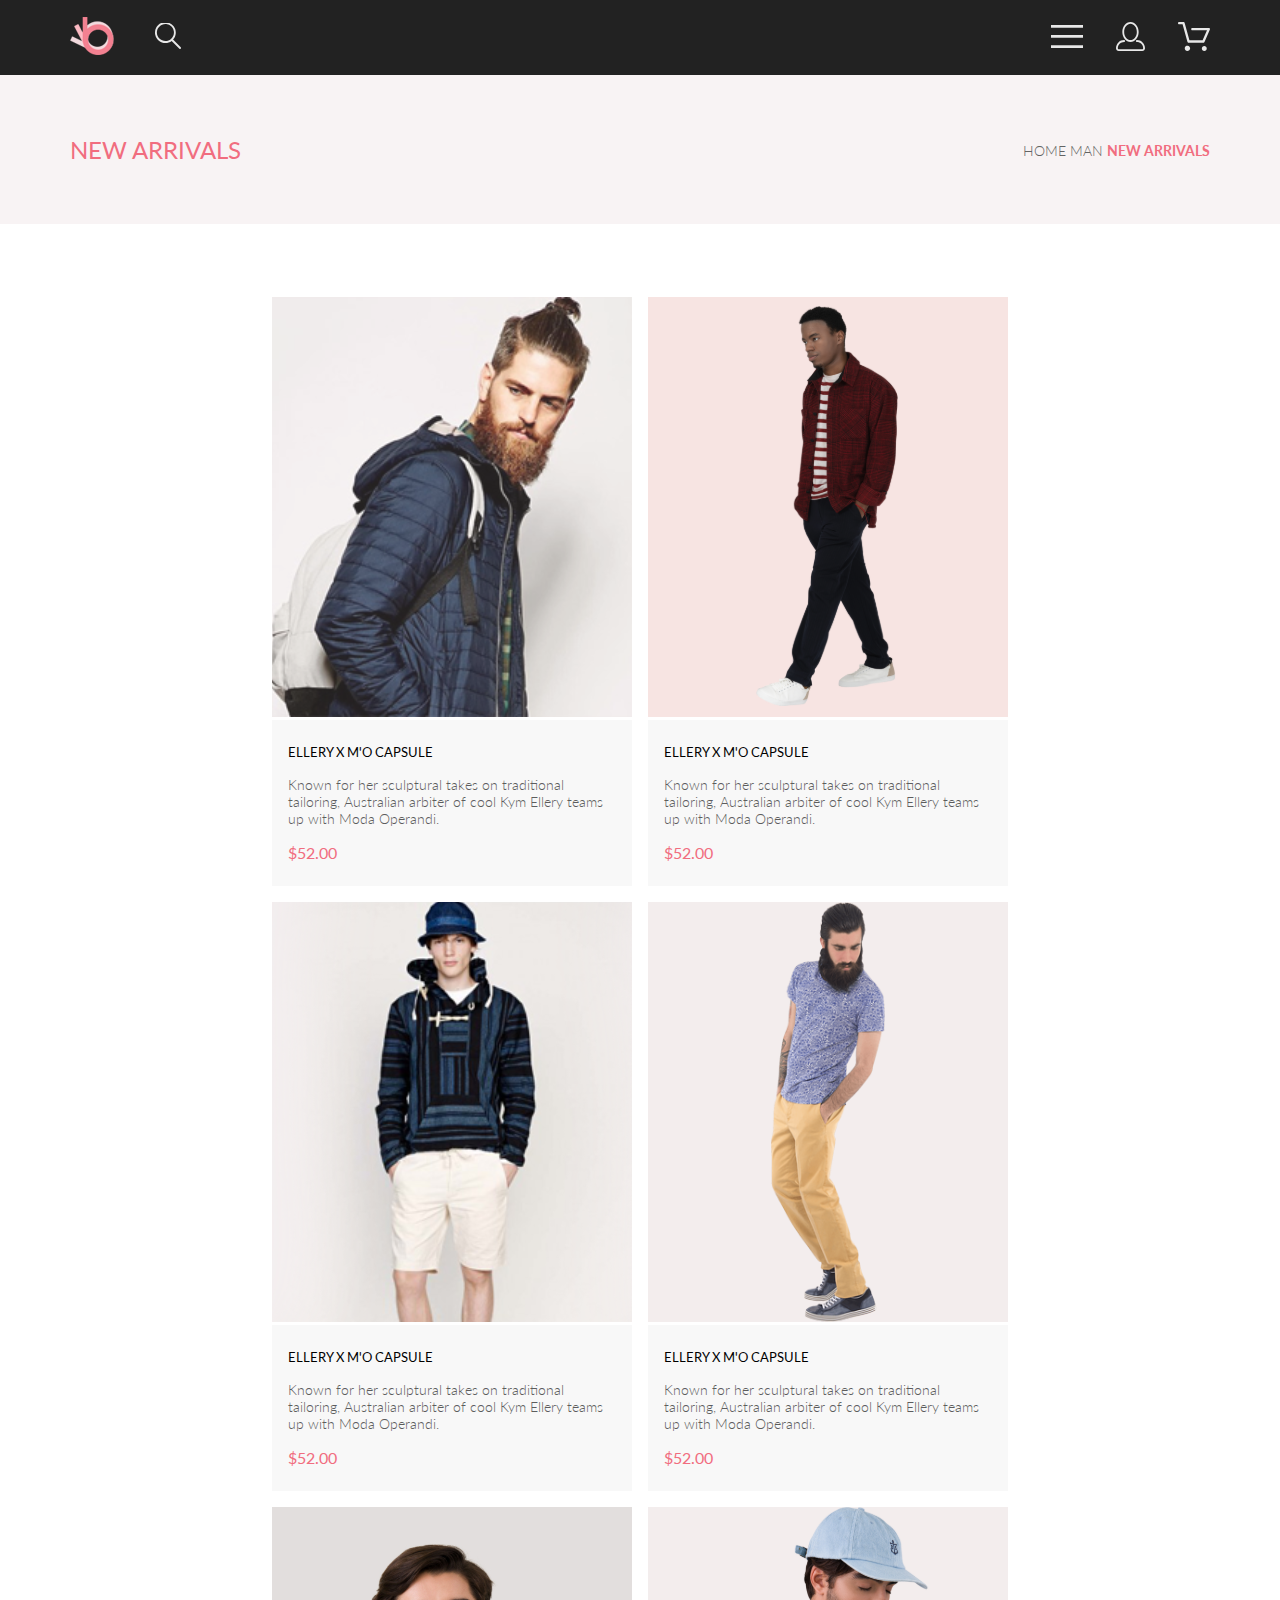
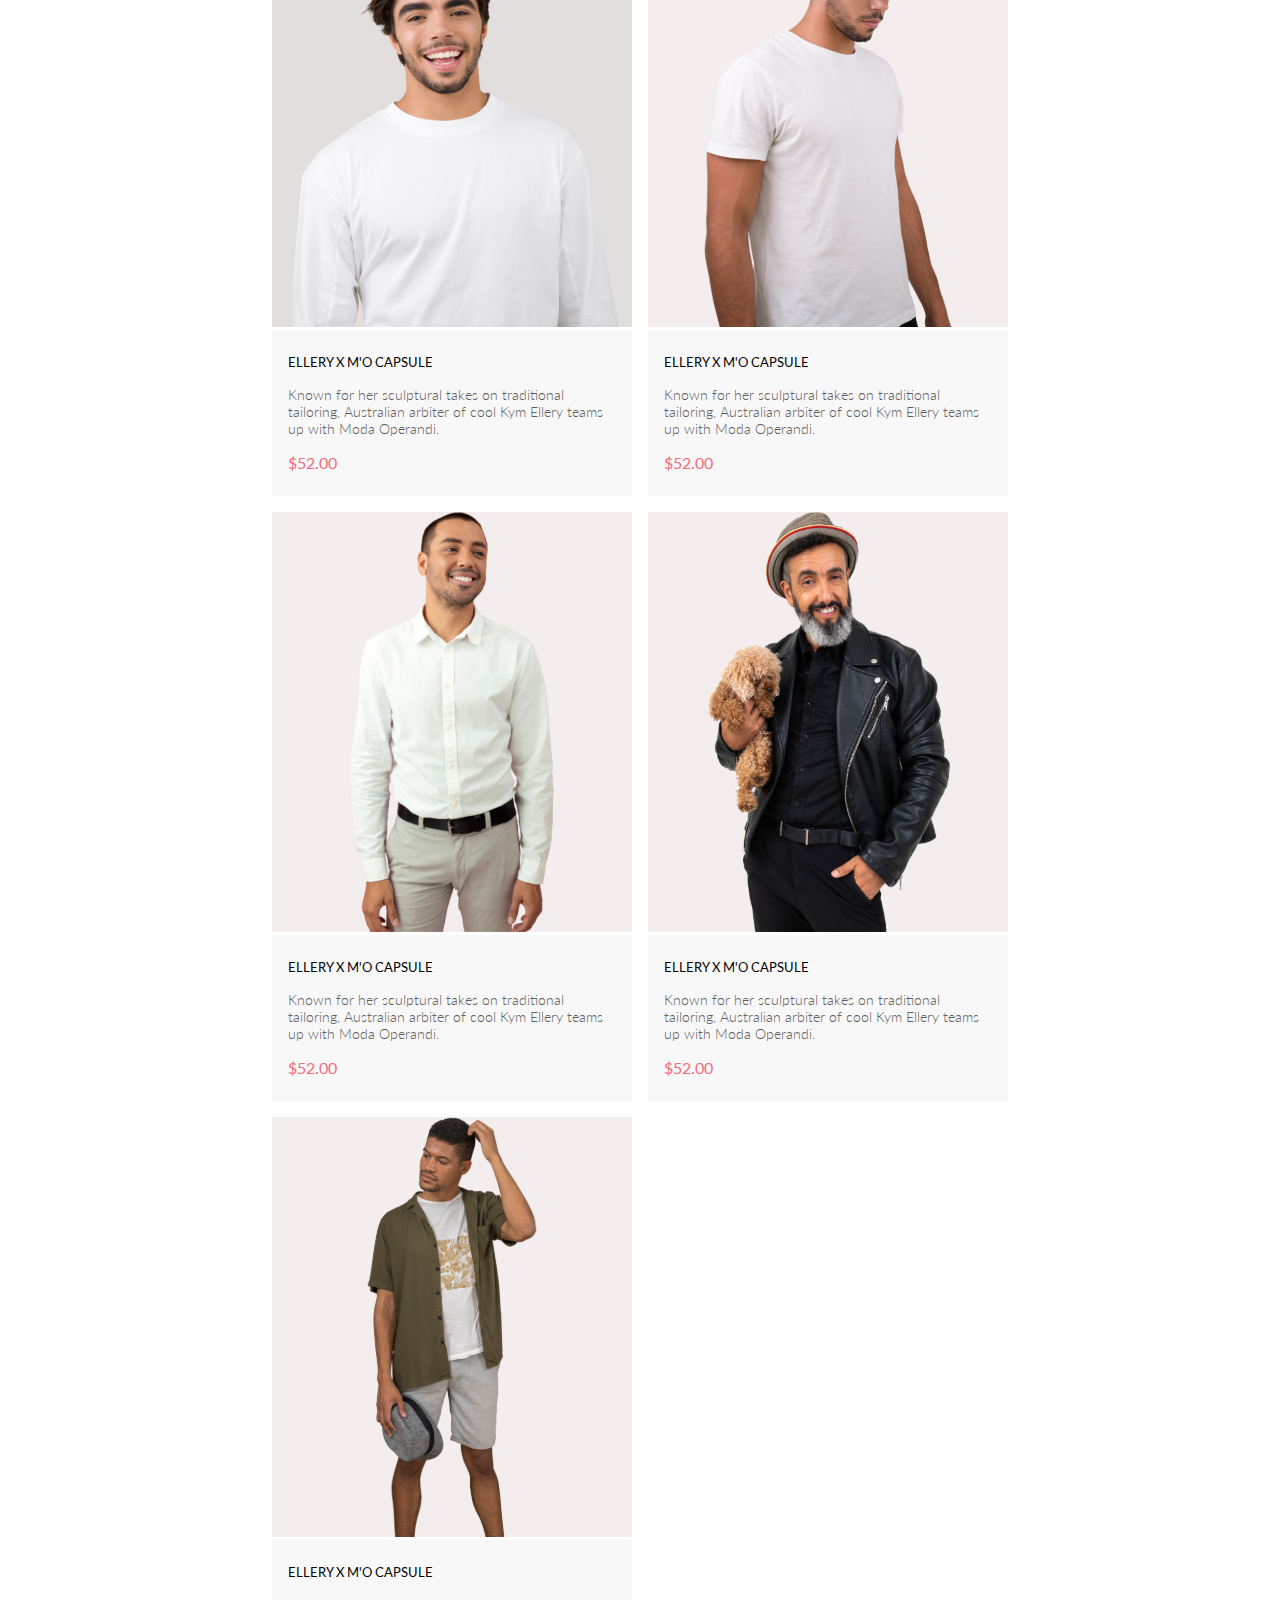
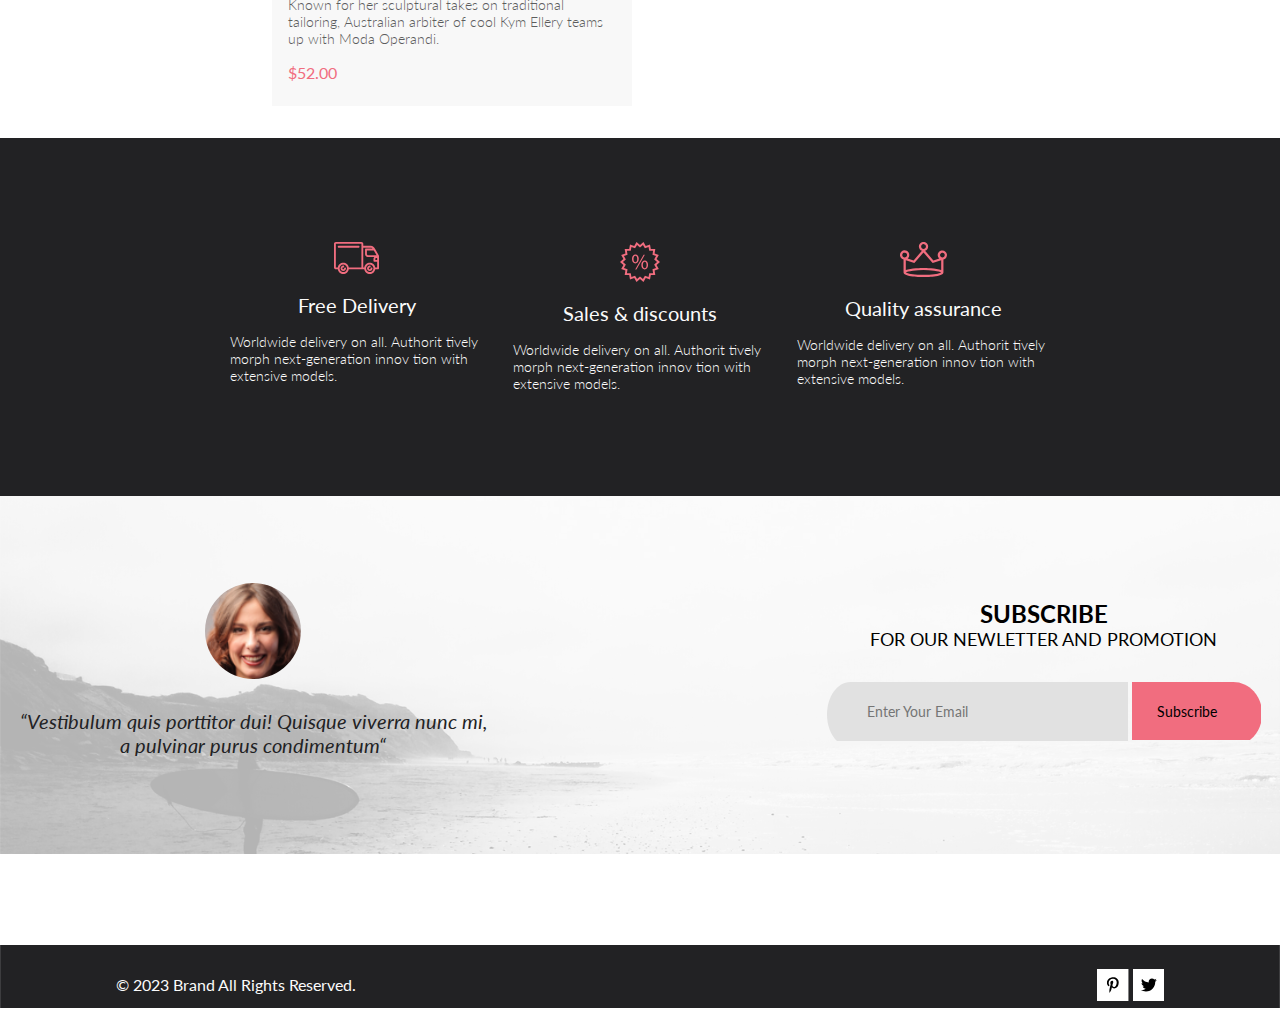
==== catalog.html @ b1f8ae50 "Препроцессоры" ====
<!DOCTYPE html>
<html lang="en">

<head>
    <meta charset="UTF-8">
    <meta name="viewport" content="width=device-width, initial-scale=1.0">
    <title>Catalog</title>
    <link rel="preconnect" href="https://fonts.googleapis.com">
    <link rel="preconnect" href="https://fonts.gstatic.com" crossorigin>
    <link href="https://fonts.googleapis.com/css2?family=Lato:wght@300;400;700&display=swap" rel="stylesheet">
    <link rel="stylesheet" href="style.css">
</head>

<body>
    <div class="top">
        <div class="header center">
            <div class="header_left">
                <a href="#"><img src="./img/img_header_left_1.png" alt="img_header_left_1"></a>
                <a href="#"> <img src="./img/img_header_left_2.svg" alt="img_header_left_2"></a>
            </div>
            <div class="header_right">
                <a href="#"><img src="./img/img_header_right_1.svg" alt="img_header_right_1"></a>
                <a href="#"><img class="img_header_right_2_3" src="./img/img_header_right_2.svg"
                        alt="img_header_right_2"></a>
                <a href="#"><img class="img_header_right_2_3" src="./img/img_header_right_3.svg"
                        alt="img_header_right_3"></a>
            </div>
        </div>
        <div class="top_head center">
            <div class="top_head_left">
                <h2 class="top_head_heading">NEW ARRIVALS </h2>
            </div>
            <nav class="breadcrumbs">
                <a href="#" class="breadcrumbs__link">HOME</a>
                <a href="#" class="breadcrumbs__link">MAN</a>
                <a href="#" class="breadcrumbs__link breadcrumbs__link_site">NEW ARRIVALS</a>
            </nav>
        </div>
        <div class="products_content center">
            <div class="products_box_content center">
                <div class="products">
                    <img class="product__img" src="img/products_img_1.svg" alt="products_img_1">
                    <div class="products_text">
                        <h3 class="products_box_subtitle">ELLERY X M'O CAPSULE</h3>
                        <p class="products_box_text">Known for her sculptural takes on traditional tailoring, Australian
                            arbiter of cool Kym
                            Ellery
                            teams up with Moda Operandi.</p>
                        <p class="price">$52.00</p>
                    </div>
                    <a href="#" class="add">
                        <svg class="icons" width="27" height="25" viewBox="0 0 27 25" fill="none"
                            xmlns="http://www.w3.org/2000/svg">
                            <path
                                d="M21.9509 23.2667H21.8386C21.2294 23.2667 20.7177 22.7671 20.6735 22.1294C20.629 21.4607 21.1175 20.8785 21.7626 20.8346C21.788 20.8329 21.8145 20.832 21.8405 20.832C22.4575 20.832 22.9743 21.3219 23.0201 21.9487C23.0319 22.1971 22.9914 22.5514 22.736 22.8439L22.73 22.8507L22.7242 22.8575C22.5275 23.0912 22.2607 23.2321 21.9509 23.2667ZM8.21887 23.2604C7.5683 23.2604 7.03906 22.7174 7.03906 22.05C7.03906 21.3832 7.5683 20.8406 8.21887 20.8406C8.86945 20.8406 9.39868 21.3832 9.39868 22.05C9.39868 22.7174 8.86945 23.2604 8.21887 23.2604Z"
                                fill="white"></path>
                            <path
                                d="M21.876 22.2662C21.921 22.2549 21.9423 22.2339 21.96 22.2129C21.9678 22.2037 21.9756 22.1946 21.9835 22.1855C22.02 22.1438 22.0233 22.0553 22.0224 22.0105C22.0092 21.9044 21.9185 21.8315 21.8412 21.8315C21.8375 21.8315 21.8336 21.8317 21.8312 21.8318C21.7531 21.8372 21.6653 21.9409 21.6719 22.0625C21.6813 22.1793 21.7675 22.2662 21.8392 22.2662H21.876ZM8.21954 22.2599C8.31873 22.2599 8.39935 22.1655 8.39935 22.0496C8.39935 21.9341 8.31873 21.8401 8.21954 21.8401C8.12042 21.8401 8.03973 21.9341 8.03973 22.0496C8.03973 22.1655 8.12042 22.2599 8.21954 22.2599ZM21.9995 24.2662C21.9517 24.2662 21.8878 24.2662 21.8392 24.2662C20.7017 24.2662 19.7567 23.3545 19.6765 22.198C19.5964 20.9929 20.4937 19.9183 21.6953 19.8364C21.7441 19.8331 21.7928 19.8315 21.8412 19.8315C22.9799 19.8315 23.9413 20.7324 24.019 21.8884C24.0505 22.4915 23.8741 23.0612 23.4898 23.5012C23.1055 23.9575 22.5764 24.2177 21.9995 24.2662ZM8.21954 24.2599C7.01532 24.2599 6.03973 23.2709 6.03973 22.0496C6.03973 20.8291 7.01532 19.8401 8.21954 19.8401C9.42371 19.8401 10.3994 20.8291 10.3994 22.0496C10.3994 23.2709 9.42371 24.2599 8.21954 24.2599ZM21.1984 17.3938H9.13306C8.70013 17.3938 8.31586 17.1005 8.20331 16.6775L4.27753 2.24768H1.52173C0.993408 2.24768 0.560547 1.80859 0.560547 1.27039C0.560547 0.733032 0.993408 0.292969 1.52173 0.292969H4.99933C5.43134 0.292969 5.81561 0.586304 5.9281 1.01025L9.85394 15.4391H20.5576L24.1144 7.13379H12.2578C11.7286 7.13379 11.2957 6.69373 11.2957 6.15649C11.2957 5.61914 11.7286 5.17908 12.2578 5.17908H25.5886C25.9091 5.17908 26.2141 5.34192 26.3896 5.61914C26.566 5.89539 26.5984 6.23743 26.4697 6.547L22.0795 16.807C21.9193 17.1653 21.5827 17.3938 21.1984 17.3938Z"
                                fill="white"></path>
                            <path
                                d="M21.876 22.2662C21.921 22.2549 21.9423 22.2339 21.96 22.2129C21.9678 22.2037 21.9756 22.1946 21.9835 22.1855C22.02 22.1438 22.0233 22.0553 22.0224 22.0105C22.0092 21.9044 21.9185 21.8315 21.8412 21.8315C21.8375 21.8315 21.8336 21.8317 21.8312 21.8318C21.7531 21.8372 21.6653 21.9409 21.6719 22.0625C21.6813 22.1793 21.7675 22.2662 21.8392 22.2662H21.876ZM8.21954 22.2599C8.31873 22.2599 8.39935 22.1655 8.39935 22.0496C8.39935 21.9341 8.31873 21.8401 8.21954 21.8401C8.12042 21.8401 8.03973 21.9341 8.03973 22.0496C8.03973 22.1655 8.12042 22.2599 8.21954 22.2599ZM21.9995 24.2662C21.9517 24.2662 21.8878 24.2662 21.8392 24.2662C20.7017 24.2662 19.7567 23.3545 19.6765 22.198C19.5964 20.9929 20.4937 19.9183 21.6953 19.8364C21.7441 19.8331 21.7928 19.8315 21.8412 19.8315C22.9799 19.8315 23.9413 20.7324 24.019 21.8884C24.0505 22.4915 23.8741 23.0612 23.4898 23.5012C23.1055 23.9575 22.5764 24.2177 21.9995 24.2662ZM8.21954 24.2599C7.01532 24.2599 6.03973 23.2709 6.03973 22.0496C6.03973 20.8291 7.01532 19.8401 8.21954 19.8401C9.42371 19.8401 10.3994 20.8291 10.3994 22.0496C10.3994 23.2709 9.42371 24.2599 8.21954 24.2599ZM21.1984 17.3938H9.13306C8.70013 17.3938 8.31586 17.1005 8.20331 16.6775L4.27753 2.24768H1.52173C0.993408 2.24768 0.560547 1.80859 0.560547 1.27039C0.560547 0.733032 0.993408 0.292969 1.52173 0.292969H4.99933C5.43134 0.292969 5.81561 0.586304 5.9281 1.01025L9.85394 15.4391H20.5576L24.1144 7.13379H12.2578C11.7286 7.13379 11.2957 6.69373 11.2957 6.15649C11.2957 5.61914 11.7286 5.17908 12.2578 5.17908H25.5886C25.9091 5.17908 26.2141 5.34192 26.3896 5.61914C26.566 5.89539 26.5984 6.23743 26.4697 6.547L22.0795 16.807C21.9193 17.1653 21.5827 17.3938 21.1984 17.3938Z"
                                fill="white"></path>
                        </svg>
                        "Add to Cart"
                    </a>
                </div>
                <div class="products">
                    <img class="product_img_woman product__img" src="./img/img_catalog/img_catalog_2.svg"
                        alt="img_catalog_2">
                    <div class="products_text">
                        <h3 class="products_box_subtitle">ELLERY X M'O CAPSULE</h3>
                        <p class="products_box_text">Known for her sculptural takes on traditional tailoring, Australian
                            arbiter of cool Kym
                            Ellery
                            teams up with Moda Operandi.</p>
                        <p class="price">$52.00</p>
                    </div>
                    <a href="#" class="add">
                        <svg class="icons" width="27" height="25" viewBox="0 0 27 25" fill="none"
                            xmlns="http://www.w3.org/2000/svg">
                            <path
                                d="M21.9509 23.2667H21.8386C21.2294 23.2667 20.7177 22.7671 20.6735 22.1294C20.629 21.4607 21.1175 20.8785 21.7626 20.8346C21.788 20.8329 21.8145 20.832 21.8405 20.832C22.4575 20.832 22.9743 21.3219 23.0201 21.9487C23.0319 22.1971 22.9914 22.5514 22.736 22.8439L22.73 22.8507L22.7242 22.8575C22.5275 23.0912 22.2607 23.2321 21.9509 23.2667ZM8.21887 23.2604C7.5683 23.2604 7.03906 22.7174 7.03906 22.05C7.03906 21.3832 7.5683 20.8406 8.21887 20.8406C8.86945 20.8406 9.39868 21.3832 9.39868 22.05C9.39868 22.7174 8.86945 23.2604 8.21887 23.2604Z"
                                fill="white"></path>
                            <path
                                d="M21.876 22.2662C21.921 22.2549 21.9423 22.2339 21.96 22.2129C21.9678 22.2037 21.9756 22.1946 21.9835 22.1855C22.02 22.1438 22.0233 22.0553 22.0224 22.0105C22.0092 21.9044 21.9185 21.8315 21.8412 21.8315C21.8375 21.8315 21.8336 21.8317 21.8312 21.8318C21.7531 21.8372 21.6653 21.9409 21.6719 22.0625C21.6813 22.1793 21.7675 22.2662 21.8392 22.2662H21.876ZM8.21954 22.2599C8.31873 22.2599 8.39935 22.1655 8.39935 22.0496C8.39935 21.9341 8.31873 21.8401 8.21954 21.8401C8.12042 21.8401 8.03973 21.9341 8.03973 22.0496C8.03973 22.1655 8.12042 22.2599 8.21954 22.2599ZM21.9995 24.2662C21.9517 24.2662 21.8878 24.2662 21.8392 24.2662C20.7017 24.2662 19.7567 23.3545 19.6765 22.198C19.5964 20.9929 20.4937 19.9183 21.6953 19.8364C21.7441 19.8331 21.7928 19.8315 21.8412 19.8315C22.9799 19.8315 23.9413 20.7324 24.019 21.8884C24.0505 22.4915 23.8741 23.0612 23.4898 23.5012C23.1055 23.9575 22.5764 24.2177 21.9995 24.2662ZM8.21954 24.2599C7.01532 24.2599 6.03973 23.2709 6.03973 22.0496C6.03973 20.8291 7.01532 19.8401 8.21954 19.8401C9.42371 19.8401 10.3994 20.8291 10.3994 22.0496C10.3994 23.2709 9.42371 24.2599 8.21954 24.2599ZM21.1984 17.3938H9.13306C8.70013 17.3938 8.31586 17.1005 8.20331 16.6775L4.27753 2.24768H1.52173C0.993408 2.24768 0.560547 1.80859 0.560547 1.27039C0.560547 0.733032 0.993408 0.292969 1.52173 0.292969H4.99933C5.43134 0.292969 5.81561 0.586304 5.9281 1.01025L9.85394 15.4391H20.5576L24.1144 7.13379H12.2578C11.7286 7.13379 11.2957 6.69373 11.2957 6.15649C11.2957 5.61914 11.7286 5.17908 12.2578 5.17908H25.5886C25.9091 5.17908 26.2141 5.34192 26.3896 5.61914C26.566 5.89539 26.5984 6.23743 26.4697 6.547L22.0795 16.807C21.9193 17.1653 21.5827 17.3938 21.1984 17.3938Z"
                                fill="white"></path>
                            <path
                                d="M21.876 22.2662C21.921 22.2549 21.9423 22.2339 21.96 22.2129C21.9678 22.2037 21.9756 22.1946 21.9835 22.1855C22.02 22.1438 22.0233 22.0553 22.0224 22.0105C22.0092 21.9044 21.9185 21.8315 21.8412 21.8315C21.8375 21.8315 21.8336 21.8317 21.8312 21.8318C21.7531 21.8372 21.6653 21.9409 21.6719 22.0625C21.6813 22.1793 21.7675 22.2662 21.8392 22.2662H21.876ZM8.21954 22.2599C8.31873 22.2599 8.39935 22.1655 8.39935 22.0496C8.39935 21.9341 8.31873 21.8401 8.21954 21.8401C8.12042 21.8401 8.03973 21.9341 8.03973 22.0496C8.03973 22.1655 8.12042 22.2599 8.21954 22.2599ZM21.9995 24.2662C21.9517 24.2662 21.8878 24.2662 21.8392 24.2662C20.7017 24.2662 19.7567 23.3545 19.6765 22.198C19.5964 20.9929 20.4937 19.9183 21.6953 19.8364C21.7441 19.8331 21.7928 19.8315 21.8412 19.8315C22.9799 19.8315 23.9413 20.7324 24.019 21.8884C24.0505 22.4915 23.8741 23.0612 23.4898 23.5012C23.1055 23.9575 22.5764 24.2177 21.9995 24.2662ZM8.21954 24.2599C7.01532 24.2599 6.03973 23.2709 6.03973 22.0496C6.03973 20.8291 7.01532 19.8401 8.21954 19.8401C9.42371 19.8401 10.3994 20.8291 10.3994 22.0496C10.3994 23.2709 9.42371 24.2599 8.21954 24.2599ZM21.1984 17.3938H9.13306C8.70013 17.3938 8.31586 17.1005 8.20331 16.6775L4.27753 2.24768H1.52173C0.993408 2.24768 0.560547 1.80859 0.560547 1.27039C0.560547 0.733032 0.993408 0.292969 1.52173 0.292969H4.99933C5.43134 0.292969 5.81561 0.586304 5.9281 1.01025L9.85394 15.4391H20.5576L24.1144 7.13379H12.2578C11.7286 7.13379 11.2957 6.69373 11.2957 6.15649C11.2957 5.61914 11.7286 5.17908 12.2578 5.17908H25.5886C25.9091 5.17908 26.2141 5.34192 26.3896 5.61914C26.566 5.89539 26.5984 6.23743 26.4697 6.547L22.0795 16.807C21.9193 17.1653 21.5827 17.3938 21.1984 17.3938Z"
                                fill="white"></path>
                        </svg>
                        "Add to Cart"
                    </a>
                </div>
                <div class="products">
                    <img class="product__img" src="./img/products_img_3.svg" alt="products_img_3">
                    <div class="products_text">
                        <h3 class="products_box_subtitle">ELLERY X M'O CAPSULE</h3>
                        <p class="products_box_text">Known for her sculptural takes on traditional tailoring, Australian
                            arbiter of cool Kym
                            Ellery
                            teams up with Moda Operandi.</p>
                        <p class="price">$52.00</p>
                    </div>
                    <a href="#" class="add">
                        <svg class="icons" width="27" height="25" viewBox="0 0 27 25" fill="none"
                            xmlns="http://www.w3.org/2000/svg">
                            <path
                                d="M21.9509 23.2667H21.8386C21.2294 23.2667 20.7177 22.7671 20.6735 22.1294C20.629 21.4607 21.1175 20.8785 21.7626 20.8346C21.788 20.8329 21.8145 20.832 21.8405 20.832C22.4575 20.832 22.9743 21.3219 23.0201 21.9487C23.0319 22.1971 22.9914 22.5514 22.736 22.8439L22.73 22.8507L22.7242 22.8575C22.5275 23.0912 22.2607 23.2321 21.9509 23.2667ZM8.21887 23.2604C7.5683 23.2604 7.03906 22.7174 7.03906 22.05C7.03906 21.3832 7.5683 20.8406 8.21887 20.8406C8.86945 20.8406 9.39868 21.3832 9.39868 22.05C9.39868 22.7174 8.86945 23.2604 8.21887 23.2604Z"
                                fill="white"></path>
                            <path
                                d="M21.876 22.2662C21.921 22.2549 21.9423 22.2339 21.96 22.2129C21.9678 22.2037 21.9756 22.1946 21.9835 22.1855C22.02 22.1438 22.0233 22.0553 22.0224 22.0105C22.0092 21.9044 21.9185 21.8315 21.8412 21.8315C21.8375 21.8315 21.8336 21.8317 21.8312 21.8318C21.7531 21.8372 21.6653 21.9409 21.6719 22.0625C21.6813 22.1793 21.7675 22.2662 21.8392 22.2662H21.876ZM8.21954 22.2599C8.31873 22.2599 8.39935 22.1655 8.39935 22.0496C8.39935 21.9341 8.31873 21.8401 8.21954 21.8401C8.12042 21.8401 8.03973 21.9341 8.03973 22.0496C8.03973 22.1655 8.12042 22.2599 8.21954 22.2599ZM21.9995 24.2662C21.9517 24.2662 21.8878 24.2662 21.8392 24.2662C20.7017 24.2662 19.7567 23.3545 19.6765 22.198C19.5964 20.9929 20.4937 19.9183 21.6953 19.8364C21.7441 19.8331 21.7928 19.8315 21.8412 19.8315C22.9799 19.8315 23.9413 20.7324 24.019 21.8884C24.0505 22.4915 23.8741 23.0612 23.4898 23.5012C23.1055 23.9575 22.5764 24.2177 21.9995 24.2662ZM8.21954 24.2599C7.01532 24.2599 6.03973 23.2709 6.03973 22.0496C6.03973 20.8291 7.01532 19.8401 8.21954 19.8401C9.42371 19.8401 10.3994 20.8291 10.3994 22.0496C10.3994 23.2709 9.42371 24.2599 8.21954 24.2599ZM21.1984 17.3938H9.13306C8.70013 17.3938 8.31586 17.1005 8.20331 16.6775L4.27753 2.24768H1.52173C0.993408 2.24768 0.560547 1.80859 0.560547 1.27039C0.560547 0.733032 0.993408 0.292969 1.52173 0.292969H4.99933C5.43134 0.292969 5.81561 0.586304 5.9281 1.01025L9.85394 15.4391H20.5576L24.1144 7.13379H12.2578C11.7286 7.13379 11.2957 6.69373 11.2957 6.15649C11.2957 5.61914 11.7286 5.17908 12.2578 5.17908H25.5886C25.9091 5.17908 26.2141 5.34192 26.3896 5.61914C26.566 5.89539 26.5984 6.23743 26.4697 6.547L22.0795 16.807C21.9193 17.1653 21.5827 17.3938 21.1984 17.3938Z"
                                fill="white"></path>
                            <path
                                d="M21.876 22.2662C21.921 22.2549 21.9423 22.2339 21.96 22.2129C21.9678 22.2037 21.9756 22.1946 21.9835 22.1855C22.02 22.1438 22.0233 22.0553 22.0224 22.0105C22.0092 21.9044 21.9185 21.8315 21.8412 21.8315C21.8375 21.8315 21.8336 21.8317 21.8312 21.8318C21.7531 21.8372 21.6653 21.9409 21.6719 22.0625C21.6813 22.1793 21.7675 22.2662 21.8392 22.2662H21.876ZM8.21954 22.2599C8.31873 22.2599 8.39935 22.1655 8.39935 22.0496C8.39935 21.9341 8.31873 21.8401 8.21954 21.8401C8.12042 21.8401 8.03973 21.9341 8.03973 22.0496C8.03973 22.1655 8.12042 22.2599 8.21954 22.2599ZM21.9995 24.2662C21.9517 24.2662 21.8878 24.2662 21.8392 24.2662C20.7017 24.2662 19.7567 23.3545 19.6765 22.198C19.5964 20.9929 20.4937 19.9183 21.6953 19.8364C21.7441 19.8331 21.7928 19.8315 21.8412 19.8315C22.9799 19.8315 23.9413 20.7324 24.019 21.8884C24.0505 22.4915 23.8741 23.0612 23.4898 23.5012C23.1055 23.9575 22.5764 24.2177 21.9995 24.2662ZM8.21954 24.2599C7.01532 24.2599 6.03973 23.2709 6.03973 22.0496C6.03973 20.8291 7.01532 19.8401 8.21954 19.8401C9.42371 19.8401 10.3994 20.8291 10.3994 22.0496C10.3994 23.2709 9.42371 24.2599 8.21954 24.2599ZM21.1984 17.3938H9.13306C8.70013 17.3938 8.31586 17.1005 8.20331 16.6775L4.27753 2.24768H1.52173C0.993408 2.24768 0.560547 1.80859 0.560547 1.27039C0.560547 0.733032 0.993408 0.292969 1.52173 0.292969H4.99933C5.43134 0.292969 5.81561 0.586304 5.9281 1.01025L9.85394 15.4391H20.5576L24.1144 7.13379H12.2578C11.7286 7.13379 11.2957 6.69373 11.2957 6.15649C11.2957 5.61914 11.7286 5.17908 12.2578 5.17908H25.5886C25.9091 5.17908 26.2141 5.34192 26.3896 5.61914C26.566 5.89539 26.5984 6.23743 26.4697 6.547L22.0795 16.807C21.9193 17.1653 21.5827 17.3938 21.1984 17.3938Z"
                                fill="white"></path>
                        </svg>
                        "Add to Cart"
                    </a>
                </div>
                <div class="products">
                    <img class="product__img" src="./img/products_img_4.svg" alt="products_img_4">
                    <div class="products_text">
                        <h3 class="products_box_subtitle">ELLERY X M'O CAPSULE</h3>
                        <p class="products_box_text">Known for her sculptural takes on traditional tailoring, Australian
                            arbiter of cool Kym
                            Ellery
                            teams up with Moda Operandi.</p>
                        <p class="price">$52.00</p>
                    </div>
                    <a href="#" class="add">
                        <svg class="icons" width="27" height="25" viewBox="0 0 27 25" fill="none"
                            xmlns="http://www.w3.org/2000/svg">
                            <path
                                d="M21.9509 23.2667H21.8386C21.2294 23.2667 20.7177 22.7671 20.6735 22.1294C20.629 21.4607 21.1175 20.8785 21.7626 20.8346C21.788 20.8329 21.8145 20.832 21.8405 20.832C22.4575 20.832 22.9743 21.3219 23.0201 21.9487C23.0319 22.1971 22.9914 22.5514 22.736 22.8439L22.73 22.8507L22.7242 22.8575C22.5275 23.0912 22.2607 23.2321 21.9509 23.2667ZM8.21887 23.2604C7.5683 23.2604 7.03906 22.7174 7.03906 22.05C7.03906 21.3832 7.5683 20.8406 8.21887 20.8406C8.86945 20.8406 9.39868 21.3832 9.39868 22.05C9.39868 22.7174 8.86945 23.2604 8.21887 23.2604Z"
                                fill="white"></path>
                            <path
                                d="M21.876 22.2662C21.921 22.2549 21.9423 22.2339 21.96 22.2129C21.9678 22.2037 21.9756 22.1946 21.9835 22.1855C22.02 22.1438 22.0233 22.0553 22.0224 22.0105C22.0092 21.9044 21.9185 21.8315 21.8412 21.8315C21.8375 21.8315 21.8336 21.8317 21.8312 21.8318C21.7531 21.8372 21.6653 21.9409 21.6719 22.0625C21.6813 22.1793 21.7675 22.2662 21.8392 22.2662H21.876ZM8.21954 22.2599C8.31873 22.2599 8.39935 22.1655 8.39935 22.0496C8.39935 21.9341 8.31873 21.8401 8.21954 21.8401C8.12042 21.8401 8.03973 21.9341 8.03973 22.0496C8.03973 22.1655 8.12042 22.2599 8.21954 22.2599ZM21.9995 24.2662C21.9517 24.2662 21.8878 24.2662 21.8392 24.2662C20.7017 24.2662 19.7567 23.3545 19.6765 22.198C19.5964 20.9929 20.4937 19.9183 21.6953 19.8364C21.7441 19.8331 21.7928 19.8315 21.8412 19.8315C22.9799 19.8315 23.9413 20.7324 24.019 21.8884C24.0505 22.4915 23.8741 23.0612 23.4898 23.5012C23.1055 23.9575 22.5764 24.2177 21.9995 24.2662ZM8.21954 24.2599C7.01532 24.2599 6.03973 23.2709 6.03973 22.0496C6.03973 20.8291 7.01532 19.8401 8.21954 19.8401C9.42371 19.8401 10.3994 20.8291 10.3994 22.0496C10.3994 23.2709 9.42371 24.2599 8.21954 24.2599ZM21.1984 17.3938H9.13306C8.70013 17.3938 8.31586 17.1005 8.20331 16.6775L4.27753 2.24768H1.52173C0.993408 2.24768 0.560547 1.80859 0.560547 1.27039C0.560547 0.733032 0.993408 0.292969 1.52173 0.292969H4.99933C5.43134 0.292969 5.81561 0.586304 5.9281 1.01025L9.85394 15.4391H20.5576L24.1144 7.13379H12.2578C11.7286 7.13379 11.2957 6.69373 11.2957 6.15649C11.2957 5.61914 11.7286 5.17908 12.2578 5.17908H25.5886C25.9091 5.17908 26.2141 5.34192 26.3896 5.61914C26.566 5.89539 26.5984 6.23743 26.4697 6.547L22.0795 16.807C21.9193 17.1653 21.5827 17.3938 21.1984 17.3938Z"
                                fill="white"></path>
                            <path
                                d="M21.876 22.2662C21.921 22.2549 21.9423 22.2339 21.96 22.2129C21.9678 22.2037 21.9756 22.1946 21.9835 22.1855C22.02 22.1438 22.0233 22.0553 22.0224 22.0105C22.0092 21.9044 21.9185 21.8315 21.8412 21.8315C21.8375 21.8315 21.8336 21.8317 21.8312 21.8318C21.7531 21.8372 21.6653 21.9409 21.6719 22.0625C21.6813 22.1793 21.7675 22.2662 21.8392 22.2662H21.876ZM8.21954 22.2599C8.31873 22.2599 8.39935 22.1655 8.39935 22.0496C8.39935 21.9341 8.31873 21.8401 8.21954 21.8401C8.12042 21.8401 8.03973 21.9341 8.03973 22.0496C8.03973 22.1655 8.12042 22.2599 8.21954 22.2599ZM21.9995 24.2662C21.9517 24.2662 21.8878 24.2662 21.8392 24.2662C20.7017 24.2662 19.7567 23.3545 19.6765 22.198C19.5964 20.9929 20.4937 19.9183 21.6953 19.8364C21.7441 19.8331 21.7928 19.8315 21.8412 19.8315C22.9799 19.8315 23.9413 20.7324 24.019 21.8884C24.0505 22.4915 23.8741 23.0612 23.4898 23.5012C23.1055 23.9575 22.5764 24.2177 21.9995 24.2662ZM8.21954 24.2599C7.01532 24.2599 6.03973 23.2709 6.03973 22.0496C6.03973 20.8291 7.01532 19.8401 8.21954 19.8401C9.42371 19.8401 10.3994 20.8291 10.3994 22.0496C10.3994 23.2709 9.42371 24.2599 8.21954 24.2599ZM21.1984 17.3938H9.13306C8.70013 17.3938 8.31586 17.1005 8.20331 16.6775L4.27753 2.24768H1.52173C0.993408 2.24768 0.560547 1.80859 0.560547 1.27039C0.560547 0.733032 0.993408 0.292969 1.52173 0.292969H4.99933C5.43134 0.292969 5.81561 0.586304 5.9281 1.01025L9.85394 15.4391H20.5576L24.1144 7.13379H12.2578C11.7286 7.13379 11.2957 6.69373 11.2957 6.15649C11.2957 5.61914 11.7286 5.17908 12.2578 5.17908H25.5886C25.9091 5.17908 26.2141 5.34192 26.3896 5.61914C26.566 5.89539 26.5984 6.23743 26.4697 6.547L22.0795 16.807C21.9193 17.1653 21.5827 17.3938 21.1984 17.3938Z"
                                fill="white"></path>
                        </svg>
                        "Add to Cart"
                    </a>
                </div>
                <div class="products">
                    <img class="product__img" src="./img/img_catalog/img_catalog_5.svg" alt="img_catalog">
                    <div class="products_text">
                        <h3 class="products_box_subtitle">ELLERY X M'O CAPSULE</h3>
                        <p class="products_box_text">Known for her sculptural takes on traditional tailoring, Australian
                            arbiter of cool Kym
                            Ellery
                            teams up with Moda Operandi.</p>
                        <p class="price">$52.00</p>
                    </div>
                    <a href="#" class="add">
                        <svg class="icons" width="27" height="25" viewBox="0 0 27 25" fill="none"
                            xmlns="http://www.w3.org/2000/svg">
                            <path
                                d="M21.9509 23.2667H21.8386C21.2294 23.2667 20.7177 22.7671 20.6735 22.1294C20.629 21.4607 21.1175 20.8785 21.7626 20.8346C21.788 20.8329 21.8145 20.832 21.8405 20.832C22.4575 20.832 22.9743 21.3219 23.0201 21.9487C23.0319 22.1971 22.9914 22.5514 22.736 22.8439L22.73 22.8507L22.7242 22.8575C22.5275 23.0912 22.2607 23.2321 21.9509 23.2667ZM8.21887 23.2604C7.5683 23.2604 7.03906 22.7174 7.03906 22.05C7.03906 21.3832 7.5683 20.8406 8.21887 20.8406C8.86945 20.8406 9.39868 21.3832 9.39868 22.05C9.39868 22.7174 8.86945 23.2604 8.21887 23.2604Z"
                                fill="white"></path>
                            <path
                                d="M21.876 22.2662C21.921 22.2549 21.9423 22.2339 21.96 22.2129C21.9678 22.2037 21.9756 22.1946 21.9835 22.1855C22.02 22.1438 22.0233 22.0553 22.0224 22.0105C22.0092 21.9044 21.9185 21.8315 21.8412 21.8315C21.8375 21.8315 21.8336 21.8317 21.8312 21.8318C21.7531 21.8372 21.6653 21.9409 21.6719 22.0625C21.6813 22.1793 21.7675 22.2662 21.8392 22.2662H21.876ZM8.21954 22.2599C8.31873 22.2599 8.39935 22.1655 8.39935 22.0496C8.39935 21.9341 8.31873 21.8401 8.21954 21.8401C8.12042 21.8401 8.03973 21.9341 8.03973 22.0496C8.03973 22.1655 8.12042 22.2599 8.21954 22.2599ZM21.9995 24.2662C21.9517 24.2662 21.8878 24.2662 21.8392 24.2662C20.7017 24.2662 19.7567 23.3545 19.6765 22.198C19.5964 20.9929 20.4937 19.9183 21.6953 19.8364C21.7441 19.8331 21.7928 19.8315 21.8412 19.8315C22.9799 19.8315 23.9413 20.7324 24.019 21.8884C24.0505 22.4915 23.8741 23.0612 23.4898 23.5012C23.1055 23.9575 22.5764 24.2177 21.9995 24.2662ZM8.21954 24.2599C7.01532 24.2599 6.03973 23.2709 6.03973 22.0496C6.03973 20.8291 7.01532 19.8401 8.21954 19.8401C9.42371 19.8401 10.3994 20.8291 10.3994 22.0496C10.3994 23.2709 9.42371 24.2599 8.21954 24.2599ZM21.1984 17.3938H9.13306C8.70013 17.3938 8.31586 17.1005 8.20331 16.6775L4.27753 2.24768H1.52173C0.993408 2.24768 0.560547 1.80859 0.560547 1.27039C0.560547 0.733032 0.993408 0.292969 1.52173 0.292969H4.99933C5.43134 0.292969 5.81561 0.586304 5.9281 1.01025L9.85394 15.4391H20.5576L24.1144 7.13379H12.2578C11.7286 7.13379 11.2957 6.69373 11.2957 6.15649C11.2957 5.61914 11.7286 5.17908 12.2578 5.17908H25.5886C25.9091 5.17908 26.2141 5.34192 26.3896 5.61914C26.566 5.89539 26.5984 6.23743 26.4697 6.547L22.0795 16.807C21.9193 17.1653 21.5827 17.3938 21.1984 17.3938Z"
                                fill="white"></path>
                            <path
                                d="M21.876 22.2662C21.921 22.2549 21.9423 22.2339 21.96 22.2129C21.9678 22.2037 21.9756 22.1946 21.9835 22.1855C22.02 22.1438 22.0233 22.0553 22.0224 22.0105C22.0092 21.9044 21.9185 21.8315 21.8412 21.8315C21.8375 21.8315 21.8336 21.8317 21.8312 21.8318C21.7531 21.8372 21.6653 21.9409 21.6719 22.0625C21.6813 22.1793 21.7675 22.2662 21.8392 22.2662H21.876ZM8.21954 22.2599C8.31873 22.2599 8.39935 22.1655 8.39935 22.0496C8.39935 21.9341 8.31873 21.8401 8.21954 21.8401C8.12042 21.8401 8.03973 21.9341 8.03973 22.0496C8.03973 22.1655 8.12042 22.2599 8.21954 22.2599ZM21.9995 24.2662C21.9517 24.2662 21.8878 24.2662 21.8392 24.2662C20.7017 24.2662 19.7567 23.3545 19.6765 22.198C19.5964 20.9929 20.4937 19.9183 21.6953 19.8364C21.7441 19.8331 21.7928 19.8315 21.8412 19.8315C22.9799 19.8315 23.9413 20.7324 24.019 21.8884C24.0505 22.4915 23.8741 23.0612 23.4898 23.5012C23.1055 23.9575 22.5764 24.2177 21.9995 24.2662ZM8.21954 24.2599C7.01532 24.2599 6.03973 23.2709 6.03973 22.0496C6.03973 20.8291 7.01532 19.8401 8.21954 19.8401C9.42371 19.8401 10.3994 20.8291 10.3994 22.0496C10.3994 23.2709 9.42371 24.2599 8.21954 24.2599ZM21.1984 17.3938H9.13306C8.70013 17.3938 8.31586 17.1005 8.20331 16.6775L4.27753 2.24768H1.52173C0.993408 2.24768 0.560547 1.80859 0.560547 1.27039C0.560547 0.733032 0.993408 0.292969 1.52173 0.292969H4.99933C5.43134 0.292969 5.81561 0.586304 5.9281 1.01025L9.85394 15.4391H20.5576L24.1144 7.13379H12.2578C11.7286 7.13379 11.2957 6.69373 11.2957 6.15649C11.2957 5.61914 11.7286 5.17908 12.2578 5.17908H25.5886C25.9091 5.17908 26.2141 5.34192 26.3896 5.61914C26.566 5.89539 26.5984 6.23743 26.4697 6.547L22.0795 16.807C21.9193 17.1653 21.5827 17.3938 21.1984 17.3938Z"
                                fill="white"></path>
                        </svg>
                        "Add to Cart"
                    </a>
                </div>
                <div class="products">
                    <img class="product__img" src="./img/img_catalog/img_catalog_6.svg" alt="img_catalog_6">
                    <div class="products_text">
                        <h3 class="products_box_subtitle">ELLERY X M'O CAPSULE</h3>
                        <p class="products_box_text">Known for her sculptural takes on traditional tailoring, Australian
                            arbiter of cool Kym
                            Ellery
                            teams up with Moda Operandi.</p>
                        <p class="price">$52.00</p>
                        <a href="#" class="add">
                            <svg class="icons" width="27" height="25" viewBox="0 0 27 25" fill="none"
                                xmlns="http://www.w3.org/2000/svg">
                                <path
                                    d="M21.9509 23.2667H21.8386C21.2294 23.2667 20.7177 22.7671 20.6735 22.1294C20.629 21.4607 21.1175 20.8785 21.7626 20.8346C21.788 20.8329 21.8145 20.832 21.8405 20.832C22.4575 20.832 22.9743 21.3219 23.0201 21.9487C23.0319 22.1971 22.9914 22.5514 22.736 22.8439L22.73 22.8507L22.7242 22.8575C22.5275 23.0912 22.2607 23.2321 21.9509 23.2667ZM8.21887 23.2604C7.5683 23.2604 7.03906 22.7174 7.03906 22.05C7.03906 21.3832 7.5683 20.8406 8.21887 20.8406C8.86945 20.8406 9.39868 21.3832 9.39868 22.05C9.39868 22.7174 8.86945 23.2604 8.21887 23.2604Z"
                                    fill="white"></path>
                                <path
                                    d="M21.876 22.2662C21.921 22.2549 21.9423 22.2339 21.96 22.2129C21.9678 22.2037 21.9756 22.1946 21.9835 22.1855C22.02 22.1438 22.0233 22.0553 22.0224 22.0105C22.0092 21.9044 21.9185 21.8315 21.8412 21.8315C21.8375 21.8315 21.8336 21.8317 21.8312 21.8318C21.7531 21.8372 21.6653 21.9409 21.6719 22.0625C21.6813 22.1793 21.7675 22.2662 21.8392 22.2662H21.876ZM8.21954 22.2599C8.31873 22.2599 8.39935 22.1655 8.39935 22.0496C8.39935 21.9341 8.31873 21.8401 8.21954 21.8401C8.12042 21.8401 8.03973 21.9341 8.03973 22.0496C8.03973 22.1655 8.12042 22.2599 8.21954 22.2599ZM21.9995 24.2662C21.9517 24.2662 21.8878 24.2662 21.8392 24.2662C20.7017 24.2662 19.7567 23.3545 19.6765 22.198C19.5964 20.9929 20.4937 19.9183 21.6953 19.8364C21.7441 19.8331 21.7928 19.8315 21.8412 19.8315C22.9799 19.8315 23.9413 20.7324 24.019 21.8884C24.0505 22.4915 23.8741 23.0612 23.4898 23.5012C23.1055 23.9575 22.5764 24.2177 21.9995 24.2662ZM8.21954 24.2599C7.01532 24.2599 6.03973 23.2709 6.03973 22.0496C6.03973 20.8291 7.01532 19.8401 8.21954 19.8401C9.42371 19.8401 10.3994 20.8291 10.3994 22.0496C10.3994 23.2709 9.42371 24.2599 8.21954 24.2599ZM21.1984 17.3938H9.13306C8.70013 17.3938 8.31586 17.1005 8.20331 16.6775L4.27753 2.24768H1.52173C0.993408 2.24768 0.560547 1.80859 0.560547 1.27039C0.560547 0.733032 0.993408 0.292969 1.52173 0.292969H4.99933C5.43134 0.292969 5.81561 0.586304 5.9281 1.01025L9.85394 15.4391H20.5576L24.1144 7.13379H12.2578C11.7286 7.13379 11.2957 6.69373 11.2957 6.15649C11.2957 5.61914 11.7286 5.17908 12.2578 5.17908H25.5886C25.9091 5.17908 26.2141 5.34192 26.3896 5.61914C26.566 5.89539 26.5984 6.23743 26.4697 6.547L22.0795 16.807C21.9193 17.1653 21.5827 17.3938 21.1984 17.3938Z"
                                    fill="white"></path>
                                <path
                                    d="M21.876 22.2662C21.921 22.2549 21.9423 22.2339 21.96 22.2129C21.9678 22.2037 21.9756 22.1946 21.9835 22.1855C22.02 22.1438 22.0233 22.0553 22.0224 22.0105C22.0092 21.9044 21.9185 21.8315 21.8412 21.8315C21.8375 21.8315 21.8336 21.8317 21.8312 21.8318C21.7531 21.8372 21.6653 21.9409 21.6719 22.0625C21.6813 22.1793 21.7675 22.2662 21.8392 22.2662H21.876ZM8.21954 22.2599C8.31873 22.2599 8.39935 22.1655 8.39935 22.0496C8.39935 21.9341 8.31873 21.8401 8.21954 21.8401C8.12042 21.8401 8.03973 21.9341 8.03973 22.0496C8.03973 22.1655 8.12042 22.2599 8.21954 22.2599ZM21.9995 24.2662C21.9517 24.2662 21.8878 24.2662 21.8392 24.2662C20.7017 24.2662 19.7567 23.3545 19.6765 22.198C19.5964 20.9929 20.4937 19.9183 21.6953 19.8364C21.7441 19.8331 21.7928 19.8315 21.8412 19.8315C22.9799 19.8315 23.9413 20.7324 24.019 21.8884C24.0505 22.4915 23.8741 23.0612 23.4898 23.5012C23.1055 23.9575 22.5764 24.2177 21.9995 24.2662ZM8.21954 24.2599C7.01532 24.2599 6.03973 23.2709 6.03973 22.0496C6.03973 20.8291 7.01532 19.8401 8.21954 19.8401C9.42371 19.8401 10.3994 20.8291 10.3994 22.0496C10.3994 23.2709 9.42371 24.2599 8.21954 24.2599ZM21.1984 17.3938H9.13306C8.70013 17.3938 8.31586 17.1005 8.20331 16.6775L4.27753 2.24768H1.52173C0.993408 2.24768 0.560547 1.80859 0.560547 1.27039C0.560547 0.733032 0.993408 0.292969 1.52173 0.292969H4.99933C5.43134 0.292969 5.81561 0.586304 5.9281 1.01025L9.85394 15.4391H20.5576L24.1144 7.13379H12.2578C11.7286 7.13379 11.2957 6.69373 11.2957 6.15649C11.2957 5.61914 11.7286 5.17908 12.2578 5.17908H25.5886C25.9091 5.17908 26.2141 5.34192 26.3896 5.61914C26.566 5.89539 26.5984 6.23743 26.4697 6.547L22.0795 16.807C21.9193 17.1653 21.5827 17.3938 21.1984 17.3938Z"
                                    fill="white"></path>
                            </svg>
                            "Add to Cart"
                        </a>
                    </div>
                </div>
                <div class="products">
                    <img class="product__img" src="./img/img_catalog/img_catalog_7.svg" alt="img_catalog_7">
                    <div class="products_text">
                        <h3 class="products_box_subtitle">ELLERY X M'O CAPSULE</h3>
                        <p class="products_box_text">Known for her sculptural takes on traditional tailoring, Australian
                            arbiter of cool Kym
                            Ellery
                            teams up with Moda Operandi.</p>
                        <p class="price">$52.00</p>
                        <a href="#" class="add">
                            <svg class="icons" width="27" height="25" viewBox="0 0 27 25" fill="none"
                                xmlns="http://www.w3.org/2000/svg">
                                <path
                                    d="M21.9509 23.2667H21.8386C21.2294 23.2667 20.7177 22.7671 20.6735 22.1294C20.629 21.4607 21.1175 20.8785 21.7626 20.8346C21.788 20.8329 21.8145 20.832 21.8405 20.832C22.4575 20.832 22.9743 21.3219 23.0201 21.9487C23.0319 22.1971 22.9914 22.5514 22.736 22.8439L22.73 22.8507L22.7242 22.8575C22.5275 23.0912 22.2607 23.2321 21.9509 23.2667ZM8.21887 23.2604C7.5683 23.2604 7.03906 22.7174 7.03906 22.05C7.03906 21.3832 7.5683 20.8406 8.21887 20.8406C8.86945 20.8406 9.39868 21.3832 9.39868 22.05C9.39868 22.7174 8.86945 23.2604 8.21887 23.2604Z"
                                    fill="white"></path>
                                <path
                                    d="M21.876 22.2662C21.921 22.2549 21.9423 22.2339 21.96 22.2129C21.9678 22.2037 21.9756 22.1946 21.9835 22.1855C22.02 22.1438 22.0233 22.0553 22.0224 22.0105C22.0092 21.9044 21.9185 21.8315 21.8412 21.8315C21.8375 21.8315 21.8336 21.8317 21.8312 21.8318C21.7531 21.8372 21.6653 21.9409 21.6719 22.0625C21.6813 22.1793 21.7675 22.2662 21.8392 22.2662H21.876ZM8.21954 22.2599C8.31873 22.2599 8.39935 22.1655 8.39935 22.0496C8.39935 21.9341 8.31873 21.8401 8.21954 21.8401C8.12042 21.8401 8.03973 21.9341 8.03973 22.0496C8.03973 22.1655 8.12042 22.2599 8.21954 22.2599ZM21.9995 24.2662C21.9517 24.2662 21.8878 24.2662 21.8392 24.2662C20.7017 24.2662 19.7567 23.3545 19.6765 22.198C19.5964 20.9929 20.4937 19.9183 21.6953 19.8364C21.7441 19.8331 21.7928 19.8315 21.8412 19.8315C22.9799 19.8315 23.9413 20.7324 24.019 21.8884C24.0505 22.4915 23.8741 23.0612 23.4898 23.5012C23.1055 23.9575 22.5764 24.2177 21.9995 24.2662ZM8.21954 24.2599C7.01532 24.2599 6.03973 23.2709 6.03973 22.0496C6.03973 20.8291 7.01532 19.8401 8.21954 19.8401C9.42371 19.8401 10.3994 20.8291 10.3994 22.0496C10.3994 23.2709 9.42371 24.2599 8.21954 24.2599ZM21.1984 17.3938H9.13306C8.70013 17.3938 8.31586 17.1005 8.20331 16.6775L4.27753 2.24768H1.52173C0.993408 2.24768 0.560547 1.80859 0.560547 1.27039C0.560547 0.733032 0.993408 0.292969 1.52173 0.292969H4.99933C5.43134 0.292969 5.81561 0.586304 5.9281 1.01025L9.85394 15.4391H20.5576L24.1144 7.13379H12.2578C11.7286 7.13379 11.2957 6.69373 11.2957 6.15649C11.2957 5.61914 11.7286 5.17908 12.2578 5.17908H25.5886C25.9091 5.17908 26.2141 5.34192 26.3896 5.61914C26.566 5.89539 26.5984 6.23743 26.4697 6.547L22.0795 16.807C21.9193 17.1653 21.5827 17.3938 21.1984 17.3938Z"
                                    fill="white"></path>
                                <path
                                    d="M21.876 22.2662C21.921 22.2549 21.9423 22.2339 21.96 22.2129C21.9678 22.2037 21.9756 22.1946 21.9835 22.1855C22.02 22.1438 22.0233 22.0553 22.0224 22.0105C22.0092 21.9044 21.9185 21.8315 21.8412 21.8315C21.8375 21.8315 21.8336 21.8317 21.8312 21.8318C21.7531 21.8372 21.6653 21.9409 21.6719 22.0625C21.6813 22.1793 21.7675 22.2662 21.8392 22.2662H21.876ZM8.21954 22.2599C8.31873 22.2599 8.39935 22.1655 8.39935 22.0496C8.39935 21.9341 8.31873 21.8401 8.21954 21.8401C8.12042 21.8401 8.03973 21.9341 8.03973 22.0496C8.03973 22.1655 8.12042 22.2599 8.21954 22.2599ZM21.9995 24.2662C21.9517 24.2662 21.8878 24.2662 21.8392 24.2662C20.7017 24.2662 19.7567 23.3545 19.6765 22.198C19.5964 20.9929 20.4937 19.9183 21.6953 19.8364C21.7441 19.8331 21.7928 19.8315 21.8412 19.8315C22.9799 19.8315 23.9413 20.7324 24.019 21.8884C24.0505 22.4915 23.8741 23.0612 23.4898 23.5012C23.1055 23.9575 22.5764 24.2177 21.9995 24.2662ZM8.21954 24.2599C7.01532 24.2599 6.03973 23.2709 6.03973 22.0496C6.03973 20.8291 7.01532 19.8401 8.21954 19.8401C9.42371 19.8401 10.3994 20.8291 10.3994 22.0496C10.3994 23.2709 9.42371 24.2599 8.21954 24.2599ZM21.1984 17.3938H9.13306C8.70013 17.3938 8.31586 17.1005 8.20331 16.6775L4.27753 2.24768H1.52173C0.993408 2.24768 0.560547 1.80859 0.560547 1.27039C0.560547 0.733032 0.993408 0.292969 1.52173 0.292969H4.99933C5.43134 0.292969 5.81561 0.586304 5.9281 1.01025L9.85394 15.4391H20.5576L24.1144 7.13379H12.2578C11.7286 7.13379 11.2957 6.69373 11.2957 6.15649C11.2957 5.61914 11.7286 5.17908 12.2578 5.17908H25.5886C25.9091 5.17908 26.2141 5.34192 26.3896 5.61914C26.566 5.89539 26.5984 6.23743 26.4697 6.547L22.0795 16.807C21.9193 17.1653 21.5827 17.3938 21.1984 17.3938Z"
                                    fill="white"></path>
                            </svg>
                            "Add to Cart"
                        </a>
                    </div>
                </div>
                <div class="products">
                    <img class="product__img" src="./img/img_catalog/img_catalog_8.svg" alt="img_catalog_8">
                    <div class="products_text">
                        <h3 class="products_box_subtitle">ELLERY X M'O CAPSULE</h3>
                        <p class="products_box_text">Known for her sculptural takes on traditional tailoring, Australian
                            arbiter of cool Kym
                            Ellery
                            teams up with Moda Operandi.</p>
                        <p class="price">$52.00</p>
                        <a href="#" class="add">
                            <svg class="icons" width="27" height="25" viewBox="0 0 27 25" fill="none"
                                xmlns="http://www.w3.org/2000/svg">
                                <path
                                    d="M21.9509 23.2667H21.8386C21.2294 23.2667 20.7177 22.7671 20.6735 22.1294C20.629 21.4607 21.1175 20.8785 21.7626 20.8346C21.788 20.8329 21.8145 20.832 21.8405 20.832C22.4575 20.832 22.9743 21.3219 23.0201 21.9487C23.0319 22.1971 22.9914 22.5514 22.736 22.8439L22.73 22.8507L22.7242 22.8575C22.5275 23.0912 22.2607 23.2321 21.9509 23.2667ZM8.21887 23.2604C7.5683 23.2604 7.03906 22.7174 7.03906 22.05C7.03906 21.3832 7.5683 20.8406 8.21887 20.8406C8.86945 20.8406 9.39868 21.3832 9.39868 22.05C9.39868 22.7174 8.86945 23.2604 8.21887 23.2604Z"
                                    fill="white"></path>
                                <path
                                    d="M21.876 22.2662C21.921 22.2549 21.9423 22.2339 21.96 22.2129C21.9678 22.2037 21.9756 22.1946 21.9835 22.1855C22.02 22.1438 22.0233 22.0553 22.0224 22.0105C22.0092 21.9044 21.9185 21.8315 21.8412 21.8315C21.8375 21.8315 21.8336 21.8317 21.8312 21.8318C21.7531 21.8372 21.6653 21.9409 21.6719 22.0625C21.6813 22.1793 21.7675 22.2662 21.8392 22.2662H21.876ZM8.21954 22.2599C8.31873 22.2599 8.39935 22.1655 8.39935 22.0496C8.39935 21.9341 8.31873 21.8401 8.21954 21.8401C8.12042 21.8401 8.03973 21.9341 8.03973 22.0496C8.03973 22.1655 8.12042 22.2599 8.21954 22.2599ZM21.9995 24.2662C21.9517 24.2662 21.8878 24.2662 21.8392 24.2662C20.7017 24.2662 19.7567 23.3545 19.6765 22.198C19.5964 20.9929 20.4937 19.9183 21.6953 19.8364C21.7441 19.8331 21.7928 19.8315 21.8412 19.8315C22.9799 19.8315 23.9413 20.7324 24.019 21.8884C24.0505 22.4915 23.8741 23.0612 23.4898 23.5012C23.1055 23.9575 22.5764 24.2177 21.9995 24.2662ZM8.21954 24.2599C7.01532 24.2599 6.03973 23.2709 6.03973 22.0496C6.03973 20.8291 7.01532 19.8401 8.21954 19.8401C9.42371 19.8401 10.3994 20.8291 10.3994 22.0496C10.3994 23.2709 9.42371 24.2599 8.21954 24.2599ZM21.1984 17.3938H9.13306C8.70013 17.3938 8.31586 17.1005 8.20331 16.6775L4.27753 2.24768H1.52173C0.993408 2.24768 0.560547 1.80859 0.560547 1.27039C0.560547 0.733032 0.993408 0.292969 1.52173 0.292969H4.99933C5.43134 0.292969 5.81561 0.586304 5.9281 1.01025L9.85394 15.4391H20.5576L24.1144 7.13379H12.2578C11.7286 7.13379 11.2957 6.69373 11.2957 6.15649C11.2957 5.61914 11.7286 5.17908 12.2578 5.17908H25.5886C25.9091 5.17908 26.2141 5.34192 26.3896 5.61914C26.566 5.89539 26.5984 6.23743 26.4697 6.547L22.0795 16.807C21.9193 17.1653 21.5827 17.3938 21.1984 17.3938Z"
                                    fill="white"></path>
                                <path
                                    d="M21.876 22.2662C21.921 22.2549 21.9423 22.2339 21.96 22.2129C21.9678 22.2037 21.9756 22.1946 21.9835 22.1855C22.02 22.1438 22.0233 22.0553 22.0224 22.0105C22.0092 21.9044 21.9185 21.8315 21.8412 21.8315C21.8375 21.8315 21.8336 21.8317 21.8312 21.8318C21.7531 21.8372 21.6653 21.9409 21.6719 22.0625C21.6813 22.1793 21.7675 22.2662 21.8392 22.2662H21.876ZM8.21954 22.2599C8.31873 22.2599 8.39935 22.1655 8.39935 22.0496C8.39935 21.9341 8.31873 21.8401 8.21954 21.8401C8.12042 21.8401 8.03973 21.9341 8.03973 22.0496C8.03973 22.1655 8.12042 22.2599 8.21954 22.2599ZM21.9995 24.2662C21.9517 24.2662 21.8878 24.2662 21.8392 24.2662C20.7017 24.2662 19.7567 23.3545 19.6765 22.198C19.5964 20.9929 20.4937 19.9183 21.6953 19.8364C21.7441 19.8331 21.7928 19.8315 21.8412 19.8315C22.9799 19.8315 23.9413 20.7324 24.019 21.8884C24.0505 22.4915 23.8741 23.0612 23.4898 23.5012C23.1055 23.9575 22.5764 24.2177 21.9995 24.2662ZM8.21954 24.2599C7.01532 24.2599 6.03973 23.2709 6.03973 22.0496C6.03973 20.8291 7.01532 19.8401 8.21954 19.8401C9.42371 19.8401 10.3994 20.8291 10.3994 22.0496C10.3994 23.2709 9.42371 24.2599 8.21954 24.2599ZM21.1984 17.3938H9.13306C8.70013 17.3938 8.31586 17.1005 8.20331 16.6775L4.27753 2.24768H1.52173C0.993408 2.24768 0.560547 1.80859 0.560547 1.27039C0.560547 0.733032 0.993408 0.292969 1.52173 0.292969H4.99933C5.43134 0.292969 5.81561 0.586304 5.9281 1.01025L9.85394 15.4391H20.5576L24.1144 7.13379H12.2578C11.7286 7.13379 11.2957 6.69373 11.2957 6.15649C11.2957 5.61914 11.7286 5.17908 12.2578 5.17908H25.5886C25.9091 5.17908 26.2141 5.34192 26.3896 5.61914C26.566 5.89539 26.5984 6.23743 26.4697 6.547L22.0795 16.807C21.9193 17.1653 21.5827 17.3938 21.1984 17.3938Z"
                                    fill="white"></path>
                            </svg>
                            "Add to Cart"
                        </a>
                    </div>
                </div>
                <div class="products">
                    <img class="product__img" src="./img/img_catalog/img_catalog_9.svg" alt="img_catalog_9">
                    <div class="products_text">
                        <h3 class="products_box_subtitle">ELLERY X M'O CAPSULE</h3>
                        <p class="products_box_text">Known for her sculptural takes on traditional tailoring, Australian
                            arbiter of cool Kym
                            Ellery
                            teams up with Moda Operandi.</p>
                        <p class="price">$52.00</p>
                        <a href="#" class="add">
                            <svg class="icons" width="27" height="25" viewBox="0 0 27 25" fill="none"
                                xmlns="http://www.w3.org/2000/svg">
                                <path
                                    d="M21.9509 23.2667H21.8386C21.2294 23.2667 20.7177 22.7671 20.6735 22.1294C20.629 21.4607 21.1175 20.8785 21.7626 20.8346C21.788 20.8329 21.8145 20.832 21.8405 20.832C22.4575 20.832 22.9743 21.3219 23.0201 21.9487C23.0319 22.1971 22.9914 22.5514 22.736 22.8439L22.73 22.8507L22.7242 22.8575C22.5275 23.0912 22.2607 23.2321 21.9509 23.2667ZM8.21887 23.2604C7.5683 23.2604 7.03906 22.7174 7.03906 22.05C7.03906 21.3832 7.5683 20.8406 8.21887 20.8406C8.86945 20.8406 9.39868 21.3832 9.39868 22.05C9.39868 22.7174 8.86945 23.2604 8.21887 23.2604Z"
                                    fill="white"></path>
                                <path
                                    d="M21.876 22.2662C21.921 22.2549 21.9423 22.2339 21.96 22.2129C21.9678 22.2037 21.9756 22.1946 21.9835 22.1855C22.02 22.1438 22.0233 22.0553 22.0224 22.0105C22.0092 21.9044 21.9185 21.8315 21.8412 21.8315C21.8375 21.8315 21.8336 21.8317 21.8312 21.8318C21.7531 21.8372 21.6653 21.9409 21.6719 22.0625C21.6813 22.1793 21.7675 22.2662 21.8392 22.2662H21.876ZM8.21954 22.2599C8.31873 22.2599 8.39935 22.1655 8.39935 22.0496C8.39935 21.9341 8.31873 21.8401 8.21954 21.8401C8.12042 21.8401 8.03973 21.9341 8.03973 22.0496C8.03973 22.1655 8.12042 22.2599 8.21954 22.2599ZM21.9995 24.2662C21.9517 24.2662 21.8878 24.2662 21.8392 24.2662C20.7017 24.2662 19.7567 23.3545 19.6765 22.198C19.5964 20.9929 20.4937 19.9183 21.6953 19.8364C21.7441 19.8331 21.7928 19.8315 21.8412 19.8315C22.9799 19.8315 23.9413 20.7324 24.019 21.8884C24.0505 22.4915 23.8741 23.0612 23.4898 23.5012C23.1055 23.9575 22.5764 24.2177 21.9995 24.2662ZM8.21954 24.2599C7.01532 24.2599 6.03973 23.2709 6.03973 22.0496C6.03973 20.8291 7.01532 19.8401 8.21954 19.8401C9.42371 19.8401 10.3994 20.8291 10.3994 22.0496C10.3994 23.2709 9.42371 24.2599 8.21954 24.2599ZM21.1984 17.3938H9.13306C8.70013 17.3938 8.31586 17.1005 8.20331 16.6775L4.27753 2.24768H1.52173C0.993408 2.24768 0.560547 1.80859 0.560547 1.27039C0.560547 0.733032 0.993408 0.292969 1.52173 0.292969H4.99933C5.43134 0.292969 5.81561 0.586304 5.9281 1.01025L9.85394 15.4391H20.5576L24.1144 7.13379H12.2578C11.7286 7.13379 11.2957 6.69373 11.2957 6.15649C11.2957 5.61914 11.7286 5.17908 12.2578 5.17908H25.5886C25.9091 5.17908 26.2141 5.34192 26.3896 5.61914C26.566 5.89539 26.5984 6.23743 26.4697 6.547L22.0795 16.807C21.9193 17.1653 21.5827 17.3938 21.1984 17.3938Z"
                                    fill="white"></path>
                                <path
                                    d="M21.876 22.2662C21.921 22.2549 21.9423 22.2339 21.96 22.2129C21.9678 22.2037 21.9756 22.1946 21.9835 22.1855C22.02 22.1438 22.0233 22.0553 22.0224 22.0105C22.0092 21.9044 21.9185 21.8315 21.8412 21.8315C21.8375 21.8315 21.8336 21.8317 21.8312 21.8318C21.7531 21.8372 21.6653 21.9409 21.6719 22.0625C21.6813 22.1793 21.7675 22.2662 21.8392 22.2662H21.876ZM8.21954 22.2599C8.31873 22.2599 8.39935 22.1655 8.39935 22.0496C8.39935 21.9341 8.31873 21.8401 8.21954 21.8401C8.12042 21.8401 8.03973 21.9341 8.03973 22.0496C8.03973 22.1655 8.12042 22.2599 8.21954 22.2599ZM21.9995 24.2662C21.9517 24.2662 21.8878 24.2662 21.8392 24.2662C20.7017 24.2662 19.7567 23.3545 19.6765 22.198C19.5964 20.9929 20.4937 19.9183 21.6953 19.8364C21.7441 19.8331 21.7928 19.8315 21.8412 19.8315C22.9799 19.8315 23.9413 20.7324 24.019 21.8884C24.0505 22.4915 23.8741 23.0612 23.4898 23.5012C23.1055 23.9575 22.5764 24.2177 21.9995 24.2662ZM8.21954 24.2599C7.01532 24.2599 6.03973 23.2709 6.03973 22.0496C6.03973 20.8291 7.01532 19.8401 8.21954 19.8401C9.42371 19.8401 10.3994 20.8291 10.3994 22.0496C10.3994 23.2709 9.42371 24.2599 8.21954 24.2599ZM21.1984 17.3938H9.13306C8.70013 17.3938 8.31586 17.1005 8.20331 16.6775L4.27753 2.24768H1.52173C0.993408 2.24768 0.560547 1.80859 0.560547 1.27039C0.560547 0.733032 0.993408 0.292969 1.52173 0.292969H4.99933C5.43134 0.292969 5.81561 0.586304 5.9281 1.01025L9.85394 15.4391H20.5576L24.1144 7.13379H12.2578C11.7286 7.13379 11.2957 6.69373 11.2957 6.15649C11.2957 5.61914 11.7286 5.17908 12.2578 5.17908H25.5886C25.9091 5.17908 26.2141 5.34192 26.3896 5.61914C26.566 5.89539 26.5984 6.23743 26.4697 6.547L22.0795 16.807C21.9193 17.1653 21.5827 17.3938 21.1984 17.3938Z"
                                    fill="white"></path>
                            </svg>
                            "Add to Cart"
                        </a>
                    </div>
                </div>
            </div>
        </div>
        <div class="future center">
            <div class="item">
                <img src="./img/img_future_1.svg" alt="img_future_1">
                <h3 class="subtitle_future">Free Delivery</h3>
                <p class="text_future">Worldwide delivery on all. Authorit tively morph next-generation innov tion with
                    extensive models.
                </p>
            </div>
            <div class="item_1">
                <img src="./img/img_future_2.svg" alt="img_future_2">
                <h3 class="subtitle_future">Sales & discounts</h3>
                <p class="text_future">Worldwide delivery on all. Authorit tively morph next-generation innov tion with
                    extensive models.
                </p>
            </div>
            <div class="item_2">
                <img src="./img/img_future_3.svg" alt="img_future_3">
                <h3 class="subtitle_future">Quality assurance</h3>
                <p class="text_future">Worldwide delivery on all. Authorit tively morph next-generation innov tion with
                    extensive models.
                </p>
            </div>
        </div>
        <div class="subscribe">
            <img class="subscribe_img_background" width="100%" src="img/img_subscribe.svg" alt="img_subscribe">
            <div class="subscribe_item">
                <div class="subcribe_left">
                    <img src="./img/img_subscribe_left.svg" alt="img_subscribe_left">
                    <p class="subscribe_left_text">“Vestibulum quis porttitor dui! Quisque viverra nunc mi,<br> a
                        pulvinar purus condimentum“</p>
                </div>
                <div class="subscribe_right">
                    <div class="subscride_right_text">
                        <h3 class="subscribe_right_text_h3">SUBSCRIBE</h3>
                        <h4 class="subscribe_right_text_h4">FOR OUR NEWLETTER AND PROMOTION</h4>
                    </div>
                    <div class="subscribe_right_border">
                        <div class="subscribe_right_border_item">
                            <form action="#">
                                <input class="subscribe_right_border_item_text" type="email" required
                                    placeholder="Enter Your Email" value="">
                                <button class="subscribe_right_border_item_text_1" type="submit">Subscribe</button>
                            </form>
                        </div>
                        <!-- <div class="subscribe_right_border_item_1"> -->
                        <!-- <input class="subscribe_right_border_item_text_1" type="submit" value="Subscribe"> -->
                        <!-- <form action="#">
                                <button class="subscribe_right_border_item_text_1" type="submit">Subscribe</button>
                            </form>
                        </div> -->
                    </div>
                </div>
            </div>
        </div>
        <div class="copyright ">
            <img class="copyright_img" width="100%" src="./img/Background.svg" alt="">
            <div class="copyright_logo">
                <div class="copyright_left">
                    <p class="copyright_text">© 2023 Brand All Rights Reserved.</p>
                </div>
                <div class="copyright_right_logo">
                    <a href="#"><svg class="icon" width="31.450562" height="32.000000" viewBox="0 0 31.4506 32"
                            fill="none" xmlns="http://www.w3.org/2000/svg" xmlns:xlink="http://www.w3.org/1999/xlink">
                            <desc>
                                Created with Pixso.
                            </desc>
                            <defs>
                                <clipPath id="clip190_1618">
                                    <rect id="pinterest-p-brands 1" width="11.919281" height="16.000000"
                                        transform="translate(9.932739 8.000000)" fill="white" fill-opacity="0" />
                                </clipPath>
                            </defs>
                            <path id="Rectangle 14" d="M0 0L31.45 0L31.45 32L0 32L0 0Z" fill="#FFFFFF"
                                fill-opacity="1.000000" fill-rule="evenodd" />
                            <rect id="pinterest-p-brands 1" width="11.919281" height="16.000000"
                                transform="translate(9.932739 8.000000)" fill="#FFFFFF" fill-opacity="0" />
                            <g clip-path="url(#clip190_1618)">
                                <path id="Vector"
                                    d="M16.26 8.2C13.08 8.2 9.93 10.34 9.93 13.8C9.93 16 11.16 17.25 11.9 17.25C12.21 17.25 12.39 16.38 12.39 16.14C12.39 15.85 11.65 15.23 11.65 14.02C11.65 11.51 13.55 9.73 16.01 9.73C18.12 9.73 19.69 10.94 19.69 13.16C19.69 14.82 19.03 17.93 16.88 17.93C16.11 17.93 15.45 17.37 15.45 16.56C15.45 15.38 16.27 14.24 16.27 13.02C16.27 10.95 13.35 11.32 13.35 13.82C13.35 14.35 13.42 14.93 13.65 15.41C13.22 17.26 12.35 20.03 12.35 21.94C12.35 22.53 12.43 23.11 12.49 23.7C12.59 23.82 12.54 23.81 12.7 23.75C14.27 21.6 14.21 21.17 14.92 18.35C15.3 19.08 16.29 19.48 17.07 19.48C20.37 19.48 21.85 16.24 21.85 13.33C21.85 10.22 19.18 8.2 16.26 8.2Z"
                                    fill="#000000" fill-opacity="1.000000" fill-rule="nonzero" />
                            </g>
                        </svg>
                    </a>
                    <a href="#"><svg class="icon" width="31.450562" height="32.000000" viewBox="0 0 31.4506 32"
                            fill="none" xmlns="http://www.w3.org/2000/svg" xmlns:xlink="http://www.w3.org/1999/xlink">
                            <desc>
                                Created with Pixso.
                            </desc>
                            <defs>
                                <clipPath id="clip190_1614">
                                    <rect id="twitter-brands 1" width="15.892374" height="16.000000"
                                        transform="translate(7.946289 8.000000)" fill="white" fill-opacity="0" />
                                </clipPath>
                            </defs>
                            <path id="Rectangle 14" d="M0 0L31.45 0L31.45 32L0 32L0 0Z" fill="#FFFFFF"
                                fill-opacity="1.000000" fill-rule="evenodd" />
                            <rect id="twitter-brands 1" width="15.892374" height="16.000000"
                                transform="translate(7.946289 8.000000)" fill="#FFFFFF" fill-opacity="0" />
                            <g clip-path="url(#clip190_1614)">
                                <path id="Vector"
                                    d="M22.2 12.74C22.21 12.88 22.21 13.02 22.21 13.16C22.21 17.5 18.93 22.49 12.94 22.49C11.1 22.49 9.38 21.95 7.94 21.02C8.2 21.05 8.46 21.06 8.73 21.06C10.25 21.06 11.65 20.54 12.77 19.66C11.34 19.63 10.14 18.69 9.73 17.39C9.93 17.42 10.13 17.44 10.34 17.44C10.63 17.44 10.93 17.4 11.2 17.32C9.71 17.02 8.59 15.7 8.59 14.11L8.59 14.07C9.02 14.31 9.52 14.46 10.06 14.48C9.18 13.89 8.61 12.89 8.61 11.75C8.61 11.14 8.77 10.58 9.05 10.1C10.65 12.09 13.06 13.39 15.77 13.53C15.72 13.28 15.69 13.03 15.69 12.78C15.69 10.97 17.14 9.5 18.94 9.5C19.88 9.5 20.73 9.89 21.32 10.53C22.06 10.39 22.76 10.12 23.39 9.74C23.15 10.5 22.63 11.14 21.96 11.55C22.61 11.48 23.25 11.29 23.83 11.04C23.39 11.69 22.84 12.27 22.2 12.74Z"
                                    fill="#000000" fill-opacity="1.000000" fill-rule="nonzero" />
                            </g>
                        </svg>
                    </a>
                </div>
            </div>

        </div>
    </div>


</body>

</html>
---- style.css ----
* {
  margin: 0px;
  padding: 0px;
}

html {
  scroll-behavior: smooth;
}

body {
  font-family: "Lato", sans-serif;
}

a {
  text-decoration: none;
}

img {
  max-width: 100%;
}

.center {
  padding-left: calc(50% - 570px);
  padding-right: calc(50% - 570px);
}

.header {
  min-height: 75px;
  background: rgb(34, 34, 34);
  display: flex;
  justify-content: space-between;
  align-items: center;
}

.header_left {
  display: flex;
  align-items: center;
  gap: 41px;
}

.header_right {
  display: flex;
  align-items: center;
  gap: 33px;
}

.top_content {
  background: #F1E4E6;
  display: flex;
  align-items: center;
  gap: 64px;
  padding-left: calc(50% - 800px);
  padding-right: calc(50% - 800px);
}

.top_content_right {
  display: flex;
}

.top_content_right_text {
  padding-left: 16px;
}

.top_title {
  font-family: Lato;
  font-size: 48px;
  font-weight: 900;
  text-align: left;
}

.top_subtitle {
  font-family: Lato;
  font-size: 32px;
  font-weight: 700;
  /* text-align: left; */
}

.top_heading {
  color: rgb(241, 109, 127);
}

.top_head {
  background: rgb(248, 243, 244);
  padding-top: 60px;
  padding-bottom: 60px;
  display: flex;
  justify-content: space-between;
  align-items: center;
}

.top_head_heading {
  color: rgb(241, 109, 127);
  font-size: 24px;
  font-weight: 400;
  line-height: 29px;
}

.breadcrumbs__link {
  color: rgb(99, 99, 99);
  font-size: 14px;
  font-weight: 300;
  line-height: 17px;
}

.breadcrumbs__link_site {
  color: rgb(241, 109, 127);
  font-weight: 700;
}

.content {
  display: grid;
  gap: 30px;
  grid-template-columns: repeat(3, 1fr);
  padding-top: 65px;
  padding-bottom: 96px;
}

.content_item {
  position: relative;
}

.content_item_big {
  position: relative;
}

.img_big {
  display: grid;
  grid-column: 1/4;
}

.content_text {
  display: flex;
  width: 100%;
  position: absolute;
  height: 100%;
  top: 0;
  left: 0;
  justify-content: center;
  align-items: center;
  flex-direction: column;
}

.text {
  color: rgb(255, 255, 255);
  font-family: Lato;
  font-size: 16px;
  font-weight: 400;
  text-align: center;
}

.subtitle {
  color: rgb(241, 109, 127);
  font-family: Lato;
  font-size: 24px;
  font-weight: 700;
  text-align: center;
}

.subtitle_products {
  color: rgb(34, 34, 34);
  font-family: Lato;
  font-size: 30px;
  font-weight: 400;
  line-height: 36px;
  text-align: center;
}

.text_products {
  color: rgb(159, 159, 159);
  font-family: Lato;
  font-size: 14px;
  font-weight: 400;
  line-height: 17px;
  text-align: center;
}

.products_box_content {
  display: grid;
  grid-template-columns: repeat(3, 360px);
  gap: 30px;
  margin-top: 48px;
  margin-bottom: 68px;
}

.products {
  position: relative;
}

.product_img_woman {
  background: rgb(247, 228, 226);
}

.products_text {
  background: rgb(248, 248, 248);
  display: flex;
  flex-direction: column;
  justify-content: center;
  align-items: flex-start;
  padding: 24px 16px 24px 16px;
}

.products_box_subtitle {
  color: rgb(0, 0, 0);
  font-family: Lato;
  font-size: 13px;
  font-weight: 400;
  line-height: 16px;
  text-align: left;
  padding-bottom: 16px;
}

.products_box_text {
  color: rgb(93, 93, 93);
  font-family: Lato;
  font-size: 14px;
  font-weight: 300;
  line-height: 17px;
  text-align: left;
  padding-bottom: 16px;
}

.price {
  color: rgb(241, 109, 127);
  font-family: Lato;
  font-size: 16px;
  font-weight: 400;
  line-height: 19px;
  text-align: left;
}

.products:hover .product__img {
  filter: brightness(0.5);
}

.products:hover .add {
  display: flex;
}

.add {
  position: absolute;
  top: 188px;
  left: 111px;
  border: 1px solid #fff;
  width: 139px;
  height: 44px;
  font-style: normal;
  font-weight: 400;
  font-size: 14px;
  line-height: 17px;
  display: none;
  align-items: center;
  justify-content: center;
  gap: 11px;
  color: #FFFFFF;
}

.add:hover {
  box-shadow: 0 0 5px #fff;
}

.add:active {
  color: red;
}

.icons:hover path {
  fill: red;
}

.products_box_button {
  padding-left: 465px;
  padding-bottom: 96px;
}

.button {
  color: rgb(242, 99, 118);
  font-family: Lato;
  font-size: 16px;
  font-weight: 400;
  line-height: 19px;
  text-align: center;
  border: 2px solid;
  padding: 15px 39px 14px 39px;
  transition: all 0.3s;
}

.button:hover {
  background-color: rgb(241, 109, 127);
  color: #fff;
}

.future {
  background-color: rgb(34, 34, 36);
  display: flex;
  padding-top: 104px;
  padding-left: 230px;
  padding-right: 230px;
  padding-bottom: 104px;
  gap: 30px;
}

.item {
  display: flex;
  /* justify-content: space-evenly; */
  align-items: center;
  flex-direction: column;
}

.item_1 {
  display: flex;
  /* justify-content: space-evenly; */
  align-items: center;
  flex-direction: column;
}

.item_2 {
  display: flex;
  /* justify-content: space-evenly; */
  align-items: center;
  flex-direction: column;
}

.subtitle_future {
  padding-top: 19px;
  padding-bottom: 16px;
  color: rgb(251, 251, 251);
  font-family: Lato;
  font-size: 19.96px;
  font-weight: 400;
  line-height: 24px;
}

.text_future {
  color: rgb(251, 251, 251);
  font-family: Lato;
  font-size: 13.97px;
  font-weight: 300;
  line-height: 17px;
}

.subscribe {
  /* position: absolute */
  /* opacity: 0.3; */
  background-repeat: no-repeat;
  /* max-height: 100%;
  height: 450px; */
}

.subscribe_img_background {
  opacity: 0.3;
  position: absolute;
}

.subscribe_item {
  display: flex;
  justify-content: center;
  align-items: center;
  padding-top: 87px;
  gap: 340px;
  padding-bottom: 188px;
  position: relative;
}

.subcribe_left {
  /* position: relative; */
  display: flex;
  flex-direction: column;
  align-items: center;
}

.subscribe_left_text {
  padding-top: 30px;
  color: rgb(34, 34, 36);
  font-family: Lato;
  font-style: italic;
  font-size: 20px;
  font-weight: 400;
  line-height: 24px;
  text-align: center;
}

.subscribe_right {
  /* position: relative; */
}

.subscribe_right_text_h3 {
  font-size: 24px;
  font-weight: 700;
  text-align: center;
}

.subscribe_right_text_h4 {
  font-size: 18px;
  font-weight: 400;
  padding-bottom: 32px;
  text-align: center;
}

.subscribe_right_border {
  display: flex;
  flex-direction: row;
  justify-content: center;
}

.subscribe_right_border_item_text {
  font-family: Lato;
  font-size: 14px;
  font-weight: 400;
  line-height: 17px;
  text-align: left;
  padding: 5px 5px 5px 40px;
  width: 256px;
  height: 49px;
  border: 0px solid #fff;
  background: url(./img/img_subscribe_border_1.svg) no-repeat;
  background-size: auto 110%;
}

.subscribe_right_border_item_text_1 {
  font-family: Lato;
  font-size: 14px;
  font-weight: 400;
  line-height: 17px;
  padding: 5px 5px 5px 25px;
  width: 129px;
  height: 58px;
  border: 0px solid #fff;
  background: url(./img/img_subscribe_border_2.svg) no-repeat;
  background-size: auto 110%;
  text-align: left;
}

.subscribe_right_border_item_text_1:hover {
  background: purple;
  border-radius: 0px 30px 18px 0px;
  color: red;
}

.copyright {
  /* padding-bottom: 15px; */
}

.copyright_img {
  position: absolute;
}

.copyright_logo {
  position: relative;
  display: flex;
  flex-direction: row;
  justify-content: space-around;
  gap: 510px;
}

.copyright_left {
  padding-top: 30px;
  padding-bottom: 30px;
  /* padding-left: 235px; */
}

.copyright_right_logo {
  padding-top: 24px;
  padding-bottom: 24px;
}

.icon:hover path {
  stroke: rgb(241, 109, 127);
}

.icon:active path {
  fill: rgb(241, 109, 127);
}

.copyright_text {
  color: rgb(251, 251, 251);
  font-family: Lato;
  font-size: 16px;
  font-weight: 400;
  line-height: 19px;
}

@media (max-width: 1318px) {
  .content {
    padding-left: 89px;
    padding-right: 135px;
    padding-bottom: 109px;
  }
  .products_box_content {
    display: grid;
    grid-template-columns: repeat(2, 360px);
    gap: 16px;
    justify-content: center;
    margin-top: 73px;
    margin-bottom: 32px;
  }
}
@media (max-width: 1030px) {
  .header_left {
    padding-left: 32px;
  }
  .products_box_content {
    display: grid;
    grid-template-columns: repeat(2, 360px);
    gap: 30px;
    margin-top: 48px;
    margin-bottom: 68px;
  }
}
@media (max-width: 1024px) {
  .header_left {
    padding-left: 32px;
  }
  .header_right {
    padding-right: 32px;
  }
  .top_content {
    background: #F1E4E6;
    display: flex;
    align-items: center;
    gap: 39px;
    padding-left: calc(50% - 512px);
    padding-right: calc(50% - 512px);
  }
  .top_content_right_text {
    padding-left: 16px;
  }
  .top_title {
    font-family: Lato;
    font-size: 44px;
    font-weight: 900;
    text-align: left;
  }
  .top_subtitle {
    font-family: Lato;
    font-size: 34px;
    font-weight: 700;
    /* text-align: left; */
  }
  .content {
    padding-left: 73px;
    padding-right: 89px;
    padding-bottom: 109px;
  }
  .products_box_content {
    display: grid;
    grid-template-columns: repeat(2, 360px);
    gap: 16px;
    justify-content: center;
    margin-top: 73px;
    margin-bottom: 32px;
  }
  .products_box_button {
    padding-left: 408px;
  }
  .future {
    background-color: rgb(34, 34, 36);
    display: flex;
    padding-top: 48px;
    padding-left: 204px;
    padding-right: 204px;
    padding-bottom: 48px;
    gap: 48px;
    flex-direction: column;
  }
  .text_future {
    text-align: center;
  }
  .subscribe_item {
    display: flex;
    justify-content: center;
    align-items: center;
    padding-top: 53px;
    gap: 48px;
    padding-bottom: 140px;
    /* position: relative; */
    flex-direction: column;
  }
  .copyright_logo {
    gap: 305px;
  }
}
@media (max-width: 867px) {
  .products_box_content {
    display: grid;
    grid-template-columns: repeat(2, 312px);
    gap: 16px;
    margin-top: 73px;
    margin-bottom: 32px;
  }
}
@media (max-width: 768px) {
  .top_content {
    background: #F1E4E6;
    display: flex;
    align-items: center;
    gap: 39px;
    padding-left: calc(50% - 384px);
    padding-right: calc(50% - 384px);
  }
  .content {
    padding-left: 16px;
    padding-right: 16px;
    padding-bottom: 109px;
  }
  .products_box_content {
    display: grid;
    grid-template-columns: repeat(2, 360px);
    gap: 16px;
    margin-top: 73px;
    margin-bottom: 32px;
  }
  .products_box_button {
    padding-left: 278px;
  }
}
@media (max-width: 768px) and (max-width: 375px) {
  .img_header_right_2_3 {
    display: none;
  }
  .header_left {
    padding-left: 16px;
  }
  .header_right {
    padding-right: 16px;
  }
  .top_content {
    background: #F1E4E6;
    display: flex;
    align-items: center;
    justify-content: center;
    gap: 39px;
    padding-bottom: 100px;
  }
  .top_content_left {
    display: none;
  }
  .top_content_right {
    display: flex;
    padding-top: 100px;
  }
  .top_title {
    font-family: Lato;
    font-size: 38px;
    font-weight: 900;
    text-align: left;
  }
  .top_subtitle {
    font-family: Lato;
    font-size: 20px;
    font-weight: 700;
    /* text-align: left; */
  }
  .content {
    display: block;
    padding-top: 64px;
    padding-bottom: 64px;
  }
  .content_item {
    padding-bottom: 32px;
  }
  .products_box_content {
    display: grid;
    grid-template-columns: repeat(1, 359px);
    gap: 16px;
    margin-top: 64px;
    margin-bottom: 40px;
  }
  .products_box_button {
    padding-left: 89px;
  }
  .button {
    color: rgb(242, 99, 118);
    font-family: Lato;
    font-size: 16px;
    font-weight: 400;
    line-height: 19px;
    text-align: center;
    border: 1px solid;
    padding: 15px 39px 14px 39px;
  }
}/*# sourceMappingURL=style.css.map */
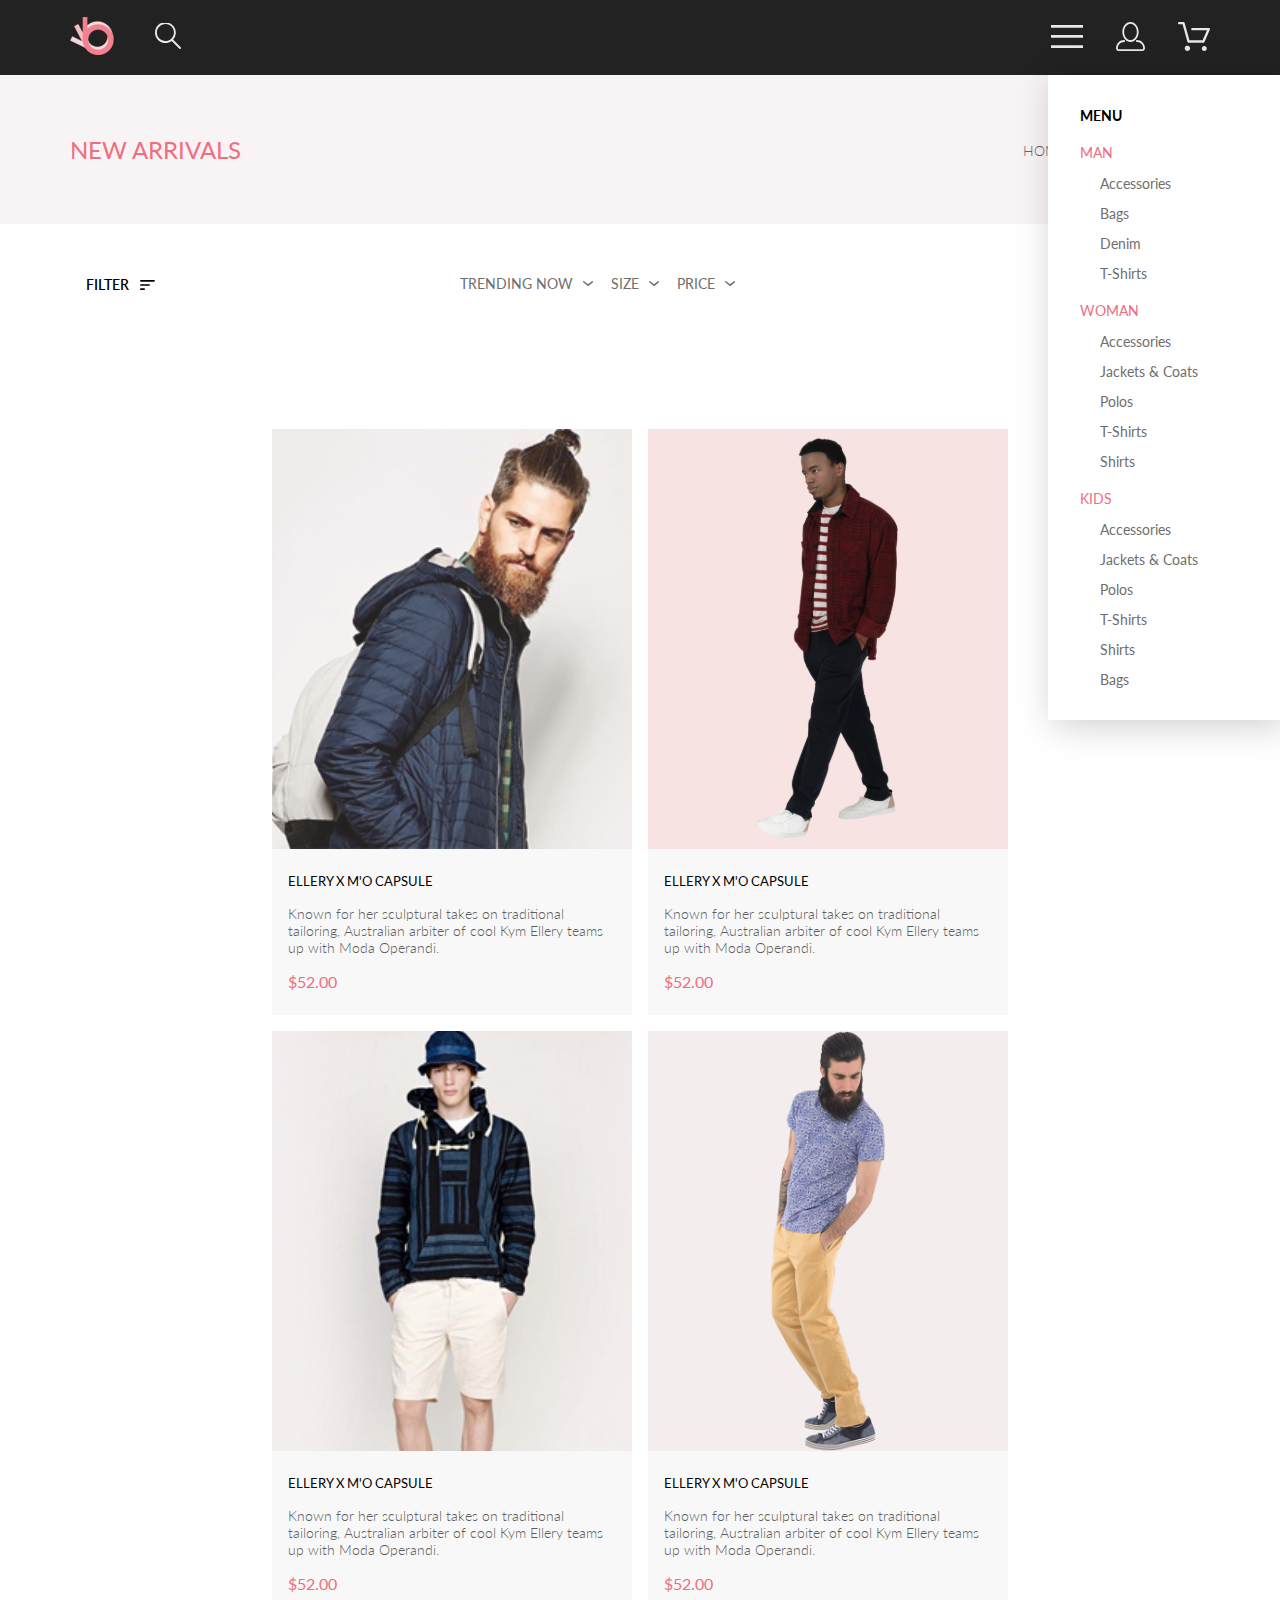
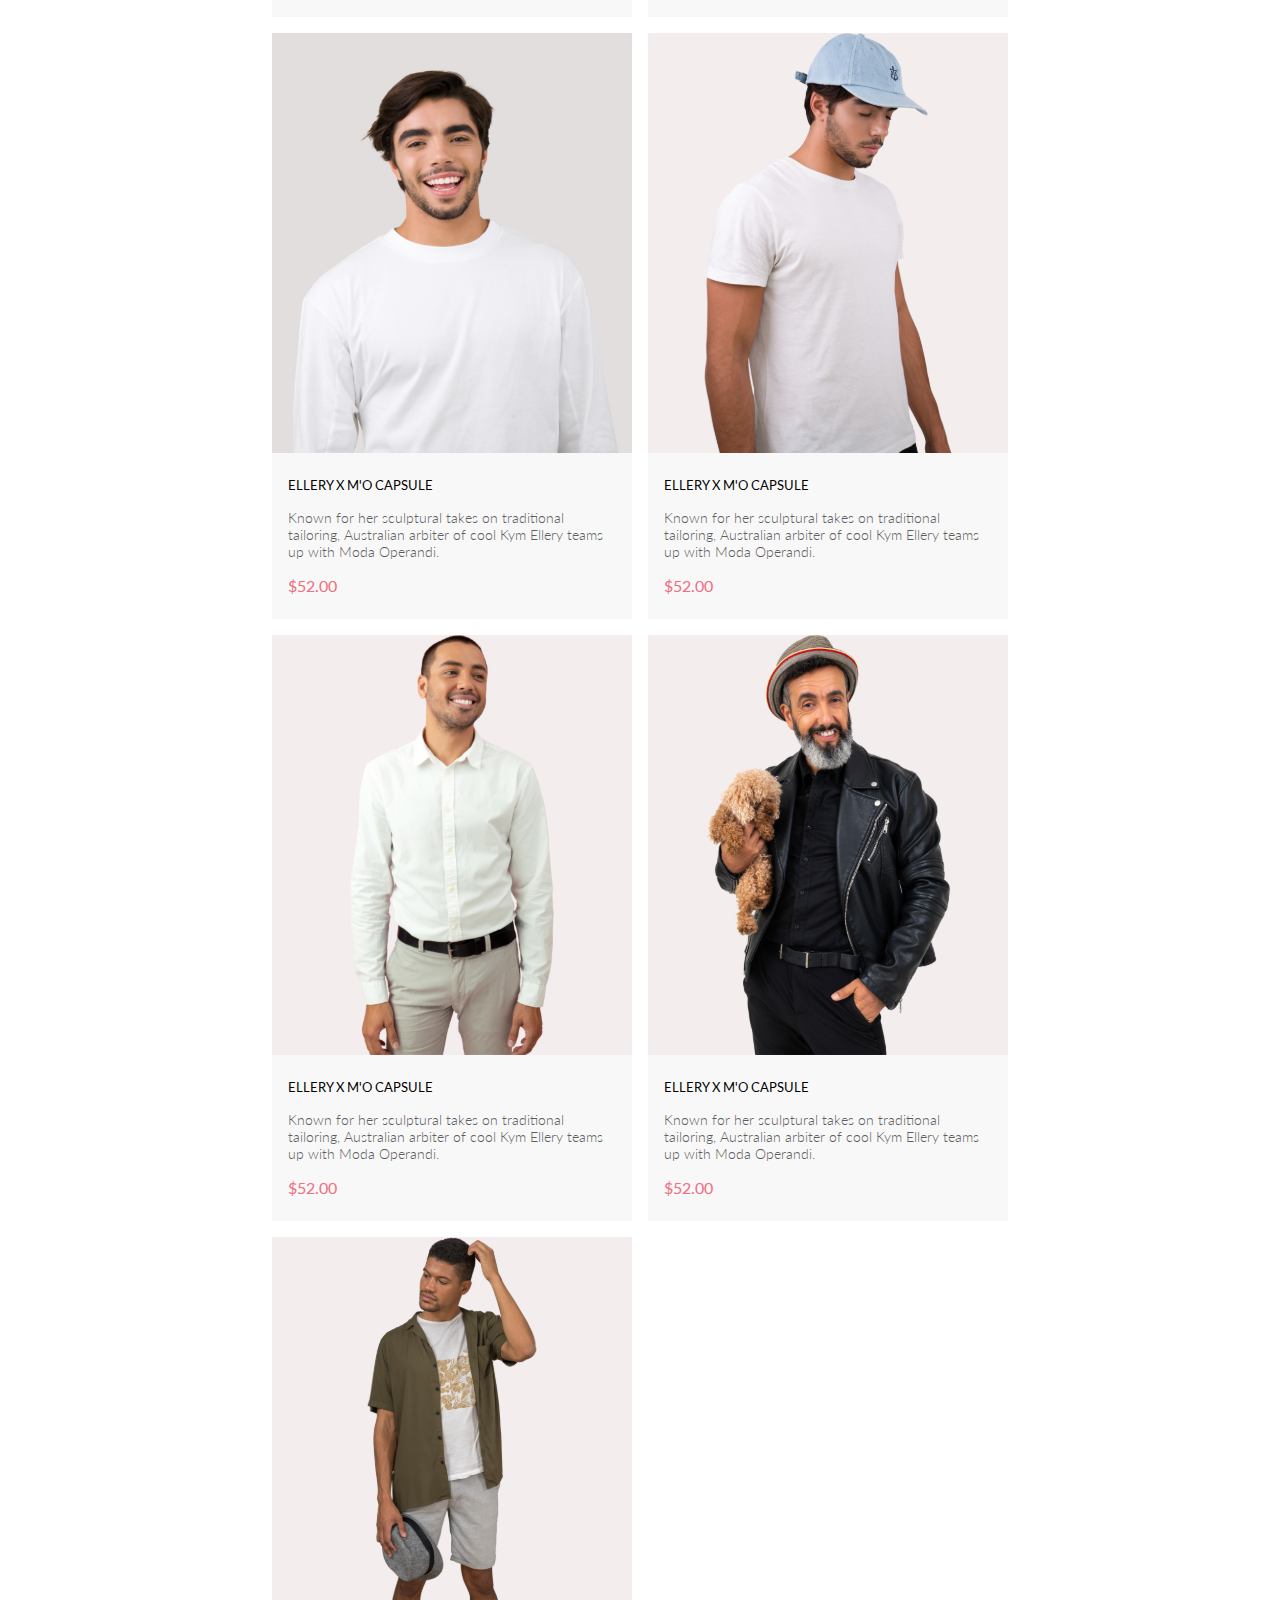
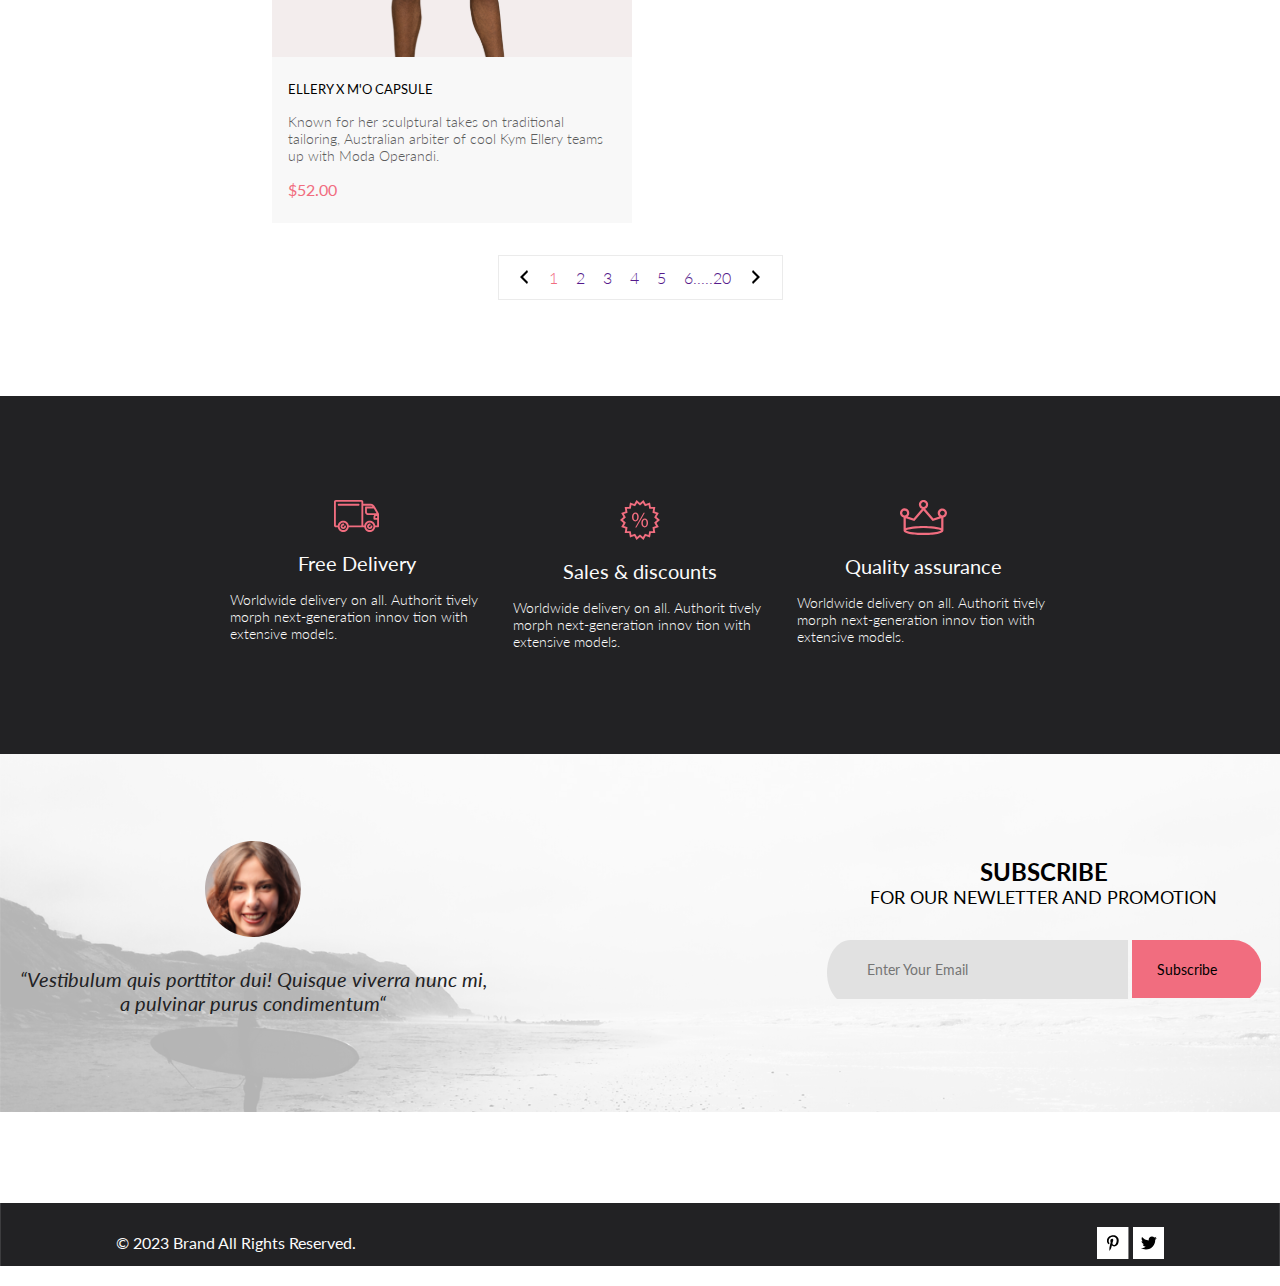
==== commit f80d8bac: "DZ_2" ====
--- a/catalog.html
+++ b/catalog.html
@@ -8,6 +8,7 @@
     <link rel="preconnect" href="https://fonts.googleapis.com">
     <link rel="preconnect" href="https://fonts.gstatic.com" crossorigin>
     <link href="https://fonts.googleapis.com/css2?family=Lato:wght@300;400;700&display=swap" rel="stylesheet">
+    <link href="https://fonts.googleapis.com/css2?family=Roboto:wght@300;400;700&display=swap" rel="stylesheet">
     <link rel="stylesheet" href="style.css">
 </head>
 
@@ -19,29 +20,187 @@
                 <a href="#"> <img src="./img/img_header_left_2.svg" alt="img_header_left_2"></a>
             </div>
             <div class="header_right">
-                <a href="#"><img src="./img/img_header_right_1.svg" alt="img_header_right_1"></a>
-                <a href="#"><img class="img_header_right_2_3" src="./img/img_header_right_2.svg"
+                <input id="check" type="checkbox">
+                <label for="check"><img class="img_header_right_2_3" src="./img/img_header_right_1.svg"
+                        alt="img_header_right_1"></label>
+                <div class="menu">
+                    <h2 class="menu__heading">MENU</h2>
+                    <h3 class="menu__subheading">MAN</h3>
+                    <ul class="menu__ul">
+                        <li><a class="menu__link" href="#">Accessories</a></li>
+                        <li><a class="menu__link" href="#">Bags</a></li>
+                        <li><a class="menu__link" href="#">Denim</a></li>
+                        <li><a class="menu__link" href="#">T-Shirts</a></li>
+                    </ul>
+                    <h3 class="menu__subheading">WOMAN</h3>
+                    <ul class="menu__ul">
+                        <li><a class="menu__link" href="#">Accessories</a></li>
+                        <li><a class="menu__link" href="#">Jackets & Coats</a></li>
+                        <li><a class="menu__link" href="#">Polos</a></li>
+                        <li><a class="menu__link" href="#">T-Shirts</a></li>
+                        <li><a class="menu__link" href="#">Shirts</a></li>
+                    </ul>
+                    <h3 class="menu__subheading">KIDS</h3>
+                    <ul class="menu__ul">
+                        <li><a class="menu__link" href="#">Accessories</a></li>
+                        <li><a class="menu__link" href="#">Jackets & Coats</a></li>
+                        <li><a class="menu__link" href="#">Polos</a></li>
+                        <li><a class="menu__link" href="#">T-Shirts</a></li>
+                        <li><a class="menu__link" href="#">Shirts</a></li>
+                        <li><a class="menu__link" href="#">Bags</a></li>
+                    </ul>
+
+                </div>
+                <a href="index.html"><img class="img_header_right_2_3" src="./img/img_header_right_2.svg"
                         alt="img_header_right_2"></a>
                 <a href="#"><img class="img_header_right_2_3" src="./img/img_header_right_3.svg"
-                        alt="img_header_right_3"></a>
+                        alt="img_header_right_2_3"></a>
             </div>
         </div>
         <div class="top_head center">
             <div class="top_head_left">
                 <h2 class="top_head_heading">NEW ARRIVALS </h2>
             </div>
-            <nav class="breadcrumbs">
-                <a href="#" class="breadcrumbs__link">HOME</a>
-                <a href="#" class="breadcrumbs__link">MAN</a>
-                <a href="#" class="breadcrumbs__link breadcrumbs__link_site">NEW ARRIVALS</a>
+            <nav class="top_head_breadcrumbs">
+                <a href="#" class="top_head_breadcrumbs__link">HOME</a>
+                <a href="#" class="top_head_breadcrumbs__link">MAN</a>
+                <a href="#" class="top_head_breadcrumbs__link top_head_breadcrumbs__link_site">NEW ARRIVALS</a>
             </nav>
+        </div>
+        <div class="sort center">
+            <details class="filter">
+                <summary class="filter__summary"><span class="filter__heading">FILTER</span><svg width="15.000000"
+                        height="10.000000" viewBox="0 0 15 10" fill="none" xmlns="http://www.w3.org/2000/svg"
+                        xmlns:xlink="http://www.w3.org/1999/xlink">
+                        <desc>
+                            Created with Pixso.
+                        </desc>
+                        <defs />
+                        <path id="Vector"
+                            d="M0.83 10L4.16 10C4.62 10 5 9.62 5 9.16C5 8.7 4.62 8.33 4.16 8.33L0.83 8.33C0.37 8.33 0 8.7 0 9.16C0 9.62 0.37 10 0.83 10ZM0 0.83C0 1.29 0.37 1.66 0.83 1.66L14.16 1.66C14.62 1.66 15 1.29 15 0.83C15 0.37 14.62 0 14.16 0L0.83 0C0.37 0 0 0.37 0 0.83ZM0.83 5.83L9.16 5.83C9.62 5.83 10 5.45 10 5C10 4.54 9.62 4.16 9.16 4.16L0.83 4.16C0.37 4.16 0 4.54 0 5C0 5.45 0.37 5.83 0.83 5.83Z"
+                            fill="#000000" fill-opacity="1.000000" fill-rule="nonzero" />
+                    </svg>
+                </summary>
+                <div class="filter__content">
+                    <details open class="filter__item">
+                        <summary class="filter__head">CATEGORY</summary>
+                        <div class="filter__link_box">
+                            <a href="#" class="filter__link">Accessories</a>
+                            <a href="#" class="filter__link">Bags</a>
+                            <a href="#" class="filter__link">Denim</a>
+                            <a href="#" class="filter__link">Hoodies & Sweatshirts</a>
+                            <a href="#" class="filter__link">Jackets & Coats</a>
+                            <a href="#" class="filter__link">Polos</a>
+                            <a href="#" class="filter__link">Shirts</a>
+                            <a href="#" class="filter__link">Shoes</a>
+                            <a href="#" class="filter__link">Sweaters & Knits</a>
+                            <a href="#" class="filter__link">T-Shirts</a>
+                            <a href="#" class="filter__link">Tanks</a>
+                        </div>
+                    </details>
+                    <details class="filter__item">
+                        <summary class="filter__head">BRAND</summary>
+                        <div class="filter__link_box">
+                            <a href="#" class="filter__link">Accessories</a>
+                            <a href="#" class="filter__link">Bags</a>
+                            <a href="#" class="filter__link">Denim</a>
+                            <a href="#" class="filter__link">Hoodies & Sweatshirts</a>
+                            <a href="#" class="filter__link">Jackets & Coats</a>
+                            <a href="#" class="filter__link">Polos</a>
+                            <a href="#" class="filter__link">Shirts</a>
+                            <a href="#" class="filter__link">Shoes</a>
+                            <a href="#" class="filter__link">Sweaters & Knits</a>
+                            <a href="#" class="filter__link">T-Shirts</a>
+                            <a href="#" class="filter__link">Tanks</a>
+                        </div>
+                    </details>
+                    <details class="filter__item">
+                        <summary class="filter__head">DESIGNER</summary>
+                        <div class="filter__link_box">
+                            <a href="#" class="filter__link">Accessories</a>
+                            <a href="#" class="filter__link">Bags</a>
+                            <a href="#" class="filter__link">Denim</a>
+                            <a href="#" class="filter__link">Hoodies & Sweatshirts</a>
+                            <a href="#" class="filter__link">Jackets & Coats</a>
+                            <a href="#" class="filter__link">Polos</a>
+                            <a href="#" class="filter__link">Shirts</a>
+                            <a href="#" class="filter__link">Shoes</a>
+                            <a href="#" class="filter__link">Sweaters & Knits</a>
+                            <a href="#" class="filter__link">T-Shirts</a>
+                            <a href="#" class="filter__link">Tanks</a>
+                        </div>
+                    </details>
+                </div>
+            </details>
+            <div class="sort__details">
+                <details class="details">
+                    <summary class="details__title"><span>TRENDING NOW</span><svg class="details__svg" width="10.020004"
+                            height="5.003906" viewBox="0 0 10.02 5.00391" fill="none" xmlns="http://www.w3.org/2000/svg"
+                            xmlns:xlink="http://www.w3.org/1999/xlink">
+                            <desc>
+                                Created with Pixso.
+                            </desc>
+                            <defs />
+                            <path id="Vector"
+                                d="M5 5C4.83 5 4.67 4.94 4.54 4.83L0.25 1.26C0.11 1.14 0.02 0.96 0 0.78C-0.02 0.59 0.04 0.4 0.16 0.25C0.28 0.11 0.46 0.02 0.64 0C0.83 -0.02 1.02 0.04 1.17 0.16L5 3.36L8.83 0.27C8.9 0.22 8.98 0.17 9.07 0.14C9.16 0.12 9.26 0.11 9.35 0.12C9.45 0.13 9.54 0.16 9.62 0.2C9.7 0.25 9.78 0.31 9.83 0.38C9.9 0.46 9.95 0.54 9.98 0.63C10.01 0.73 10.02 0.83 10.01 0.93C10 1.02 9.97 1.12 9.93 1.2C9.88 1.29 9.81 1.37 9.73 1.42L5.45 4.88C5.32 4.97 5.16 5.01 5 5Z"
+                                fill="#6F6E6E" fill-opacity="1.000000" fill-rule="nonzero" />
+                        </svg>
+                    </summary>
+                </details>
+                <details class="details">
+                    <summary class="details__title"> <span>SIZE</span><svg class="details__svg" width="10.020004"
+                            height="5.003906" viewBox="0 0 10.02 5.00391" fill="none" xmlns="http://www.w3.org/2000/svg"
+                            xmlns:xlink="http://www.w3.org/1999/xlink">
+                            <desc>
+                                Created with Pixso.
+                            </desc>
+                            <defs />
+                            <path id="Vector"
+                                d="M5 5C4.83 5 4.67 4.94 4.54 4.83L0.25 1.26C0.11 1.14 0.02 0.96 0 0.78C-0.02 0.59 0.04 0.4 0.16 0.25C0.28 0.11 0.46 0.02 0.64 0C0.83 -0.02 1.02 0.04 1.17 0.16L5 3.36L8.83 0.27C8.9 0.22 8.98 0.17 9.07 0.14C9.16 0.12 9.26 0.11 9.35 0.12C9.45 0.13 9.54 0.16 9.62 0.2C9.7 0.25 9.78 0.31 9.83 0.38C9.9 0.46 9.95 0.54 9.98 0.63C10.01 0.73 10.02 0.83 10.01 0.93C10 1.02 9.97 1.12 9.93 1.2C9.88 1.29 9.81 1.37 9.73 1.42L5.45 4.88C5.32 4.97 5.16 5.01 5 5Z"
+                                fill="#6F6E6E" fill-opacity="1.000000" fill-rule="nonzero" />
+                        </svg></summary>
+                    <div class="details__box">
+                        <div class="details__check">
+                            <input id="details__check1" type="checkbox">
+                            <label for="details__check1">XS</label>
+                        </div>
+                        <div class="details__check">
+                            <input id="details__check2" type="checkbox">
+                            <label for="details__check2">S</label>
+                        </div>
+                        <div class="details__check">
+                            <input id="details__check3" type="checkbox">
+                            <label for="details__check3">M</label>
+                        </div>
+                        <div class="details__check">
+                            <input id="details__check4" type="checkbox">
+                            <label for="details__check4">L</label>
+                        </div>
+                    </div>
+                </details>
+                <details class="details">
+                    <summary class="details__title"><span>PRICE</span><svg class="details__svg" width="10.020004"
+                            height="5.003906" viewBox="0 0 10.02 5.00391" fill="none" xmlns="http://www.w3.org/2000/svg"
+                            xmlns:xlink="http://www.w3.org/1999/xlink">
+                            <desc>
+                                Created with Pixso.
+                            </desc>
+                            <defs />
+                            <path id="Vector"
+                                d="M5 5C4.83 5 4.67 4.94 4.54 4.83L0.25 1.26C0.11 1.14 0.02 0.96 0 0.78C-0.02 0.59 0.04 0.4 0.16 0.25C0.28 0.11 0.46 0.02 0.64 0C0.83 -0.02 1.02 0.04 1.17 0.16L5 3.36L8.83 0.27C8.9 0.22 8.98 0.17 9.07 0.14C9.16 0.12 9.26 0.11 9.35 0.12C9.45 0.13 9.54 0.16 9.62 0.2C9.7 0.25 9.78 0.31 9.83 0.38C9.9 0.46 9.95 0.54 9.98 0.63C10.01 0.73 10.02 0.83 10.01 0.93C10 1.02 9.97 1.12 9.93 1.2C9.88 1.29 9.81 1.37 9.73 1.42L5.45 4.88C5.32 4.97 5.16 5.01 5 5Z"
+                                fill="#6F6E6E" fill-opacity="1.000000" fill-rule="nonzero" />
+                        </svg></summary>
+                </details>
+            </div>
         </div>
         <div class="products_content center">
             <div class="products_box_content center">
                 <div class="products">
                     <img class="product__img" src="img/products_img_1.svg" alt="products_img_1">
                     <div class="products_text">
-                        <h3 class="products_box_subtitle">ELLERY X M'O CAPSULE</h3>
+                        <a href="#">
+                            <h3 class="products_box_subtitle">ELLERY X M'O CAPSULE</h3>
+                        </a>
                         <p class="products_box_text">Known for her sculptural takes on traditional tailoring, Australian
                             arbiter of cool Kym
                             Ellery
@@ -68,7 +227,9 @@
                     <img class="product_img_woman product__img" src="./img/img_catalog/img_catalog_2.svg"
                         alt="img_catalog_2">
                     <div class="products_text">
-                        <h3 class="products_box_subtitle">ELLERY X M'O CAPSULE</h3>
+                        <a href="#">
+                            <h3 class="products_box_subtitle">ELLERY X M'O CAPSULE</h3>
+                        </a>
                         <p class="products_box_text">Known for her sculptural takes on traditional tailoring, Australian
                             arbiter of cool Kym
                             Ellery
@@ -94,7 +255,9 @@
                 <div class="products">
                     <img class="product__img" src="./img/products_img_3.svg" alt="products_img_3">
                     <div class="products_text">
-                        <h3 class="products_box_subtitle">ELLERY X M'O CAPSULE</h3>
+                        <a href="#">
+                            <h3 class="products_box_subtitle">ELLERY X M'O CAPSULE</h3>
+                        </a>
                         <p class="products_box_text">Known for her sculptural takes on traditional tailoring, Australian
                             arbiter of cool Kym
                             Ellery
@@ -120,7 +283,9 @@
                 <div class="products">
                     <img class="product__img" src="./img/products_img_4.svg" alt="products_img_4">
                     <div class="products_text">
-                        <h3 class="products_box_subtitle">ELLERY X M'O CAPSULE</h3>
+                        <a href="#">
+                            <h3 class="products_box_subtitle">ELLERY X M'O CAPSULE</h3>
+                        </a>
                         <p class="products_box_text">Known for her sculptural takes on traditional tailoring, Australian
                             arbiter of cool Kym
                             Ellery
@@ -146,7 +311,9 @@
                 <div class="products">
                     <img class="product__img" src="./img/img_catalog/img_catalog_5.svg" alt="img_catalog">
                     <div class="products_text">
-                        <h3 class="products_box_subtitle">ELLERY X M'O CAPSULE</h3>
+                        <a href="#">
+                            <h3 class="products_box_subtitle">ELLERY X M'O CAPSULE</h3>
+                        </a>
                         <p class="products_box_text">Known for her sculptural takes on traditional tailoring, Australian
                             arbiter of cool Kym
                             Ellery
@@ -172,7 +339,9 @@
                 <div class="products">
                     <img class="product__img" src="./img/img_catalog/img_catalog_6.svg" alt="img_catalog_6">
                     <div class="products_text">
-                        <h3 class="products_box_subtitle">ELLERY X M'O CAPSULE</h3>
+                        <a href="">
+                            <h3 class="products_box_subtitle">ELLERY X M'O CAPSULE</h3>
+                        </a>
                         <p class="products_box_text">Known for her sculptural takes on traditional tailoring, Australian
                             arbiter of cool Kym
                             Ellery
@@ -198,7 +367,9 @@
                 <div class="products">
                     <img class="product__img" src="./img/img_catalog/img_catalog_7.svg" alt="img_catalog_7">
                     <div class="products_text">
-                        <h3 class="products_box_subtitle">ELLERY X M'O CAPSULE</h3>
+                        <a href="#">
+                            <h3 class="products_box_subtitle">ELLERY X M'O CAPSULE</h3>
+                        </a>
                         <p class="products_box_text">Known for her sculptural takes on traditional tailoring, Australian
                             arbiter of cool Kym
                             Ellery
@@ -224,7 +395,9 @@
                 <div class="products">
                     <img class="product__img" src="./img/img_catalog/img_catalog_8.svg" alt="img_catalog_8">
                     <div class="products_text">
-                        <h3 class="products_box_subtitle">ELLERY X M'O CAPSULE</h3>
+                        <a href="#">
+                            <h3 class="products_box_subtitle">ELLERY X M'O CAPSULE</h3>
+                        </a>
                         <p class="products_box_text">Known for her sculptural takes on traditional tailoring, Australian
                             arbiter of cool Kym
                             Ellery
@@ -250,7 +423,9 @@
                 <div class="products">
                     <img class="product__img" src="./img/img_catalog/img_catalog_9.svg" alt="img_catalog_9">
                     <div class="products_text">
-                        <h3 class="products_box_subtitle">ELLERY X M'O CAPSULE</h3>
+                        <a href="">
+                            <h3 class="products_box_subtitle">ELLERY X M'O CAPSULE</h3>
+                        </a>
                         <p class="products_box_text">Known for her sculptural takes on traditional tailoring, Australian
                             arbiter of cool Kym
                             Ellery
@@ -275,25 +450,74 @@
                 </div>
             </div>
         </div>
+        <div class="pagination center">
+            <div class="pagination__box">
+                <div class="pagination__vector__left">
+                    <a href="#"><svg width="8.000000" height="14.000000" viewBox="0 0 8 14" fill="none"
+                            xmlns="http://www.w3.org/2000/svg" xmlns:xlink="http://www.w3.org/1999/xlink">
+                            <desc>
+                                Created with Pixso.
+                            </desc>
+                            <defs />
+                            <path id="Vector" d="M8 2L3 7L8 12L7 14L0 7L7 0L8 2Z" fill="#000000" fill-opacity="1.000000"
+                                fill-rule="nonzero" />
+                        </svg></a>
+                </div>
+                <div class="pagination__text">
+                    <a href="">
+                        <p class="pagination__number"><span class="pagination__number__one">1</span></p>
+                    </a>
+                    <a href="">
+                        <p class="pagination__number">2</p>
+                    </a>
+                    <a href="">
+                        <p class="pagination__number">3</p>
+                    </a>
+                    <a href="">
+                        <p class="pagination__number">4</p>
+                    </a>
+                    <a href="">
+                        <p class="pagination__number">5</p>
+                    </a>
+                    <a href="">
+                        <p class="pagination__number">6.....20</p>
+                    </a>
+                </div>
+                <div class="pagination__vector__right">
+                    <a href="#"><svg width="8.000000" height="14.000000" viewBox="0 0 8 14" fill="none"
+                            xmlns="http://www.w3.org/2000/svg" xmlns:xlink="http://www.w3.org/1999/xlink">
+                            <desc>
+                                Created with Pixso.
+                            </desc>
+                            <defs />
+                            <path id="Vector" d="M0 12L5 7L0 2L1 0L8 7L1 14L0 12Z" fill="#000000"
+                                fill-opacity="1.000000" fill-rule="nonzero" />
+                        </svg></a>
+                </div>
+            </div>
+        </div>
         <div class="future center">
-            <div class="item">
+            <div class="future__item">
                 <img src="./img/img_future_1.svg" alt="img_future_1">
-                <h3 class="subtitle_future">Free Delivery</h3>
-                <p class="text_future">Worldwide delivery on all. Authorit tively morph next-generation innov tion with
+                <h3 class="future__subtitle_future">Free Delivery</h3>
+                <p class="future__text_future">Worldwide delivery on all. Authorit tively morph next-generation innov
+                    tion with
                     extensive models.
                 </p>
             </div>
-            <div class="item_1">
+            <div class="future__item_1">
                 <img src="./img/img_future_2.svg" alt="img_future_2">
-                <h3 class="subtitle_future">Sales & discounts</h3>
-                <p class="text_future">Worldwide delivery on all. Authorit tively morph next-generation innov tion with
+                <h3 class="future__subtitle_future">Sales & discounts</h3>
+                <p class="future__text_future">Worldwide delivery on all. Authorit tively morph next-generation innov
+                    tion with
                     extensive models.
                 </p>
             </div>
-            <div class="item_2">
+            <div class="future__item_2">
                 <img src="./img/img_future_3.svg" alt="img_future_3">
-                <h3 class="subtitle_future">Quality assurance</h3>
-                <p class="text_future">Worldwide delivery on all. Authorit tively morph next-generation innov tion with
+                <h3 class="future__subtitle_future">Quality assurance</h3>
+                <p class="future__text_future">Worldwide delivery on all. Authorit tively morph next-generation innov
+                    tion with
                     extensive models.
                 </p>
             </div>
@@ -301,13 +525,13 @@
         <div class="subscribe">
             <img class="subscribe_img_background" width="100%" src="img/img_subscribe.svg" alt="img_subscribe">
             <div class="subscribe_item">
-                <div class="subcribe_left">
+                <div class="subscribe_left">
                     <img src="./img/img_subscribe_left.svg" alt="img_subscribe_left">
                     <p class="subscribe_left_text">“Vestibulum quis porttitor dui! Quisque viverra nunc mi,<br> a
                         pulvinar purus condimentum“</p>
                 </div>
                 <div class="subscribe_right">
-                    <div class="subscride_right_text">
+                    <div class="subscribe_right_text">
                         <h3 class="subscribe_right_text_h3">SUBSCRIBE</h3>
                         <h4 class="subscribe_right_text_h4">FOR OUR NEWLETTER AND PROMOTION</h4>
                     </div>
@@ -319,12 +543,6 @@
                                 <button class="subscribe_right_border_item_text_1" type="submit">Subscribe</button>
                             </form>
                         </div>
-                        <!-- <div class="subscribe_right_border_item_1"> -->
-                        <!-- <input class="subscribe_right_border_item_text_1" type="submit" value="Subscribe"> -->
-                        <!-- <form action="#">
-                                <button class="subscribe_right_border_item_text_1" type="submit">Subscribe</button>
-                            </form>
-                        </div> -->
                     </div>
                 </div>
             </div>
@@ -385,8 +603,6 @@
 
         </div>
     </div>
-
-
 </body>
 
 </html>--- a/style.css
+++ b/style.css
@@ -8,7 +8,7 @@
 }
 
 body {
-  font-family: "Lato", sans-serif;
+  font-family: "Lato", "Roboto", sans-serif;
 }
 
 a {
@@ -24,24 +24,80 @@
   padding-right: calc(50% - 570px);
 }
 
+.top {
+  overflow: hidden;
+}
+
 .header {
   min-height: 75px;
   background: rgb(34, 34, 34);
   display: flex;
   justify-content: space-between;
   align-items: center;
-}
-
+  position: relative;
+}
 .header_left {
   display: flex;
   align-items: center;
   gap: 41px;
 }
-
 .header_right {
   display: flex;
   align-items: center;
   gap: 33px;
+}
+
+.menu {
+  width: 232px;
+  position: absolute;
+  top: 75px;
+  right: 0;
+  padding: 32px;
+  box-sizing: border-box;
+  transition: right 0.3s;
+  box-shadow: 6px 4px 35px 0px rgba(0, 0, 0, 0.21);
+  background: rgb(255, 255, 255);
+}
+.menu__heading {
+  color: rgb(0, 0, 0);
+  font-size: 14px;
+  font-weight: 700;
+  line-height: 17px;
+  margin-bottom: 4px;
+}
+.menu__subheading {
+  color: rgb(241, 109, 127);
+  font-size: 14px;
+  font-weight: 400;
+  line-height: 17px;
+  margin-bottom: 12px;
+  margin-top: 20px;
+}
+.menu__ul {
+  display: flex;
+  flex-direction: column;
+  gap: 11px;
+  list-style-type: none;
+  padding-left: 20px;
+}
+.menu__link {
+  color: rgb(111, 110, 110);
+  font-size: 14px;
+  font-weight: 400;
+  line-height: 17px;
+}
+.menu__link:hover {
+  color: rgb(241, 109, 127);
+}
+
+#check {
+  position: absolute;
+  left: -99999px;
+  visibility: hidden;
+}
+
+#check:checked ~ .menu {
+  right: -232px;
 }
 
 .top_content {
@@ -52,30 +108,23 @@
   padding-left: calc(50% - 800px);
   padding-right: calc(50% - 800px);
 }
-
 .top_content_right {
   display: flex;
 }
-
 .top_content_right_text {
   padding-left: 16px;
 }
-
-.top_title {
-  font-family: Lato;
+.top_content_title {
   font-size: 48px;
   font-weight: 900;
   text-align: left;
 }
-
-.top_subtitle {
-  font-family: Lato;
+.top_content_subtitle {
   font-size: 32px;
   font-weight: 700;
   /* text-align: left; */
 }
-
-.top_heading {
+.top_content_heading {
   color: rgb(241, 109, 127);
 }
 
@@ -87,26 +136,263 @@
   justify-content: space-between;
   align-items: center;
 }
-
 .top_head_heading {
   color: rgb(241, 109, 127);
   font-size: 24px;
   font-weight: 400;
   line-height: 29px;
 }
-
-.breadcrumbs__link {
+.top_head_breadcrumbs__link {
   color: rgb(99, 99, 99);
   font-size: 14px;
   font-weight: 300;
   line-height: 17px;
 }
-
-.breadcrumbs__link_site {
+.top_head_breadcrumbs__link_site {
   color: rgb(241, 109, 127);
   font-weight: 700;
 }
 
+summary {
+  display: block;
+}
+
+summary::-webkit-details-marker {
+  display: none;
+}
+
+.sort {
+  height: 132px;
+  position: relative;
+  display: flex;
+  padding-top: 39px;
+  box-sizing: border-box;
+  gap: 30px;
+}
+
+.filter {
+  padding-top: 13px;
+  width: 360px;
+  box-sizing: border-box;
+  position: relative;
+  z-index: 10;
+}
+.filter__content {
+  background-color: rgb(255, 255, 255);
+  padding: 0px 16px 16px 16px;
+}
+.filter[open] {
+  box-shadow: 6px 4px 35px 0px rgba(0, 0, 0, 0.21);
+  background: rgb(255, 255, 255);
+}
+.filter[open] .filter__heading {
+  color: rgb(241, 109, 127);
+}
+.filter[open] path {
+  fill: rgb(241, 109, 127);
+}
+.filter__summary {
+  gap: 11px;
+  display: flex;
+  align-items: center;
+  padding-left: 16px;
+}
+.filter__heading {
+  font-size: 14px;
+  font-weight: 600;
+  line-height: 17px;
+  color: #000;
+}
+.filter__item {
+  margin-top: 16px;
+}
+.filter__link_box {
+  display: flex;
+  flex-direction: column;
+  gap: 11px;
+  padding: 24px 16px;
+}
+.filter__link {
+  color: rgb(111, 110, 110);
+  font-size: 14px;
+  font-weight: 400;
+  line-height: 17px;
+}
+.filter__link:hover {
+  color: rgb(241, 109, 127);
+}
+.filter__head {
+  color: rgb(111, 110, 110);
+  font-size: 14px;
+  font-weight: 400;
+  line-height: 17px;
+  padding: 8px 11px 11px 11px;
+  border-bottom: 1px solid rgb(235, 235, 235);
+  border-left: 5px solid rgb(241, 109, 127);
+}
+.filter__item[open] .filter__head {
+  color: rgb(241, 109, 127);
+}
+
+.sort__details {
+  padding-top: 12px;
+  display: flex;
+  gap: 18px;
+}
+
+.details {
+  position: relative;
+}
+.details__title {
+  color: rgb(111, 110, 110);
+  font-size: 14px;
+  font-weight: 400;
+  line-height: 17px;
+  display: flex;
+  align-items: center;
+  gap: 10px;
+}
+.details__box {
+  position: absolute;
+  left: -9px;
+  top: 22px;
+  box-shadow: 6px 4px 35px 0px rgba(0, 0, 0, 0.21);
+  background: rgb(255, 255, 255);
+  width: 79px;
+  padding: 7px 9px 11px;
+  box-sizing: border-box;
+  display: flex;
+  flex-direction: column;
+  gap: 6px;
+}
+.details__check {
+  display: flex;
+  gap: 9px;
+  align-items: center;
+  color: rgb(111, 110, 110);
+  font-size: 14px;
+  font-weight: 400;
+  line-height: 16px;
+}
+
+.products_slide {
+  border: 1px solid rgb(234, 234, 234);
+  background: rgb(247, 247, 247);
+  display: flex;
+  flex-direction: row;
+  justify-content: space-between;
+  align-items: center;
+}
+.products_slide_image {
+  padding-top: 11px;
+}
+.products_slide_vector_right {
+  background: rgba(42, 42, 42, 0.15);
+  width: 47px;
+  height: 47px;
+  display: flex;
+  flex-direction: row;
+  justify-content: center;
+  align-items: center;
+}
+
+.products__description {
+  position: relative;
+  top: -30px;
+}
+.products__description__box {
+  background: rgb(255, 255, 255);
+  border: 1px solid rgb(234, 234, 234);
+  height: 601px;
+}
+.products__description__box__text {
+  display: flex;
+  flex-direction: column;
+  align-items: center;
+}
+.products__description__box__text_top {
+  display: flex;
+  flex-direction: column;
+  align-items: center;
+  padding-top: 65px;
+}
+.products__description__box__text_top_subtitle {
+  color: rgb(241, 109, 127);
+  font-size: 14px;
+  font-weight: 300;
+  line-height: 17px;
+  padding-bottom: 12px;
+}
+.products__description__box__text_center {
+  display: flex;
+  flex-direction: column;
+  align-items: center;
+}
+.products__description__box__text_center_subject {
+  color: rgb(77, 77, 77);
+  font-size: 18px;
+  font-weight: 300;
+  line-height: 22px;
+  padding-top: 13px;
+}
+.products__description__box__text_center_desc {
+  color: rgb(94, 94, 94);
+  font-size: 14px;
+  font-weight: 300;
+  line-height: 17px;
+  padding-top: 49px;
+}
+.products__description__box__text_price {
+  display: flex;
+  flex-direction: column;
+  align-items: center;
+  padding-top: 32px;
+}
+.products__description__box__text_price_title {
+  color: rgb(239, 91, 112);
+  font-size: 24px;
+  font-weight: 300;
+  line-height: 29px;
+  padding-bottom: 65px;
+}
+.products__description__box__sort {
+  display: flex;
+  flex-direction: row;
+  justify-content: center;
+  padding-top: 65px;
+  gap: 23px;
+}
+.products__description__box__sort__details__title {
+  color: rgb(111, 110, 110);
+  font-size: 14px;
+  font-weight: 400;
+  line-height: 17px;
+  display: flex;
+  align-items: center;
+  gap: 10px;
+}
+.products__description__box__button {
+  display: flex;
+  justify-content: center;
+  padding-top: 49px;
+  padding-bottom: 65px;
+}
+.products__description__box__button__click {
+  display: flex;
+  flex-direction: row;
+  justify-content: center;
+  align-items: center;
+  padding: 15px 24px 15px 24px;
+  gap: 22px;
+  border: 1px solid rgb(255, 106, 106);
+  width: 212px;
+  height: 49px;
+  background: none;
+  color: rgb(242, 99, 118);
+  font-size: 16px;
+  font-weight: 400;
+  line-height: 19px;
+}
 .content {
   display: grid;
   gap: 30px;
@@ -114,20 +400,16 @@
   padding-top: 65px;
   padding-bottom: 96px;
 }
-
 .content_item {
   position: relative;
 }
-
 .content_item_big {
   position: relative;
 }
-
-.img_big {
+.content_img_big {
   display: grid;
   grid-column: 1/4;
 }
-
 .content_text {
   display: flex;
   width: 100%;
@@ -139,16 +421,14 @@
   align-items: center;
   flex-direction: column;
 }
-
-.text {
+.content__text {
   color: rgb(255, 255, 255);
   font-family: Lato;
   font-size: 16px;
   font-weight: 400;
   text-align: center;
 }
-
-.subtitle {
+.content_subtitle {
   color: rgb(241, 109, 127);
   font-family: Lato;
   font-size: 24px;
@@ -184,6 +464,8 @@
 
 .products {
   position: relative;
+  display: flex;
+  flex-direction: column;
 }
 
 .product_img_woman {
@@ -297,29 +579,25 @@
   padding-bottom: 104px;
   gap: 30px;
 }
-
-.item {
+.future__item {
   display: flex;
   /* justify-content: space-evenly; */
   align-items: center;
   flex-direction: column;
 }
-
-.item_1 {
+.future__item_1 {
   display: flex;
   /* justify-content: space-evenly; */
   align-items: center;
   flex-direction: column;
 }
-
-.item_2 {
+.future__item_2 {
   display: flex;
   /* justify-content: space-evenly; */
   align-items: center;
   flex-direction: column;
 }
-
-.subtitle_future {
+.future__subtitle_future {
   padding-top: 19px;
   padding-bottom: 16px;
   color: rgb(251, 251, 251);
@@ -328,13 +606,47 @@
   font-weight: 400;
   line-height: 24px;
 }
-
-.text_future {
+.future__text_future {
   color: rgb(251, 251, 251);
   font-family: Lato;
   font-size: 13.97px;
   font-weight: 300;
   line-height: 17px;
+}
+
+.pagination {
+  padding-bottom: 96px;
+  display: flex;
+  justify-content: center;
+}
+.pagination__box {
+  border: 1px solid rgb(235, 235, 235);
+  background: rgb(255, 255, 255);
+  border: radius 7px;
+  width: 283px;
+  height: 43px;
+  display: flex;
+  justify-content: space-evenly;
+  align-items: center;
+}
+.pagination__vector__left {
+  padding: 15px;
+}
+.pagination__text {
+  display: flex;
+  gap: 18px;
+}
+.pagination__number {
+  font-size: 16px;
+  font-weight: 300;
+  line-height: 19px;
+  color: 196, 196, 196;
+}
+.pagination__number__one {
+  color: rgb(241, 109, 127);
+}
+.pagination__vector__right {
+  padding: 15px;
 }
 
 .subscribe {
@@ -344,12 +656,10 @@
   /* max-height: 100%;
   height: 450px; */
 }
-
 .subscribe_img_background {
   opacity: 0.3;
   position: absolute;
 }
-
 .subscribe_item {
   display: flex;
   justify-content: center;
@@ -359,14 +669,12 @@
   padding-bottom: 188px;
   position: relative;
 }
-
-.subcribe_left {
+.subscribe_left {
   /* position: relative; */
   display: flex;
   flex-direction: column;
   align-items: center;
 }
-
 .subscribe_left_text {
   padding-top: 30px;
   color: rgb(34, 34, 36);
@@ -377,30 +685,25 @@
   line-height: 24px;
   text-align: center;
 }
-
 .subscribe_right {
   /* position: relative; */
 }
-
 .subscribe_right_text_h3 {
   font-size: 24px;
   font-weight: 700;
   text-align: center;
 }
-
 .subscribe_right_text_h4 {
   font-size: 18px;
   font-weight: 400;
   padding-bottom: 32px;
   text-align: center;
 }
-
 .subscribe_right_border {
   display: flex;
   flex-direction: row;
   justify-content: center;
 }
-
 .subscribe_right_border_item_text {
   font-family: Lato;
   font-size: 14px;
@@ -414,7 +717,6 @@
   background: url(./img/img_subscribe_border_1.svg) no-repeat;
   background-size: auto 110%;
 }
-
 .subscribe_right_border_item_text_1 {
   font-family: Lato;
   font-size: 14px;
@@ -428,7 +730,6 @@
   background-size: auto 110%;
   text-align: left;
 }
-
 .subscribe_right_border_item_text_1:hover {
   background: purple;
   border-radius: 0px 30px 18px 0px;
@@ -438,11 +739,9 @@
 .copyright {
   /* padding-bottom: 15px; */
 }
-
 .copyright_img {
   position: absolute;
 }
-
 .copyright_logo {
   position: relative;
   display: flex;
@@ -450,17 +749,22 @@
   justify-content: space-around;
   gap: 510px;
 }
-
 .copyright_left {
   padding-top: 30px;
   padding-bottom: 30px;
   /* padding-left: 235px; */
 }
-
 .copyright_right_logo {
   padding-top: 24px;
   padding-bottom: 24px;
 }
+.copyright_text {
+  color: rgb(251, 251, 251);
+  font-family: Lato;
+  font-size: 16px;
+  font-weight: 400;
+  line-height: 19px;
+}
 
 .icon:hover path {
   stroke: rgb(241, 109, 127);
@@ -468,14 +772,6 @@
 
 .icon:active path {
   fill: rgb(241, 109, 127);
-}
-
-.copyright_text {
-  color: rgb(251, 251, 251);
-  font-family: Lato;
-  font-size: 16px;
-  font-weight: 400;
-  line-height: 19px;
 }
 
 @media (max-width: 1318px) {
@@ -612,7 +908,7 @@
     padding-left: 278px;
   }
 }
-@media (max-width: 768px) and (max-width: 375px) {
+@media (max-width: 375px) {
   .img_header_right_2_3 {
     display: none;
   }
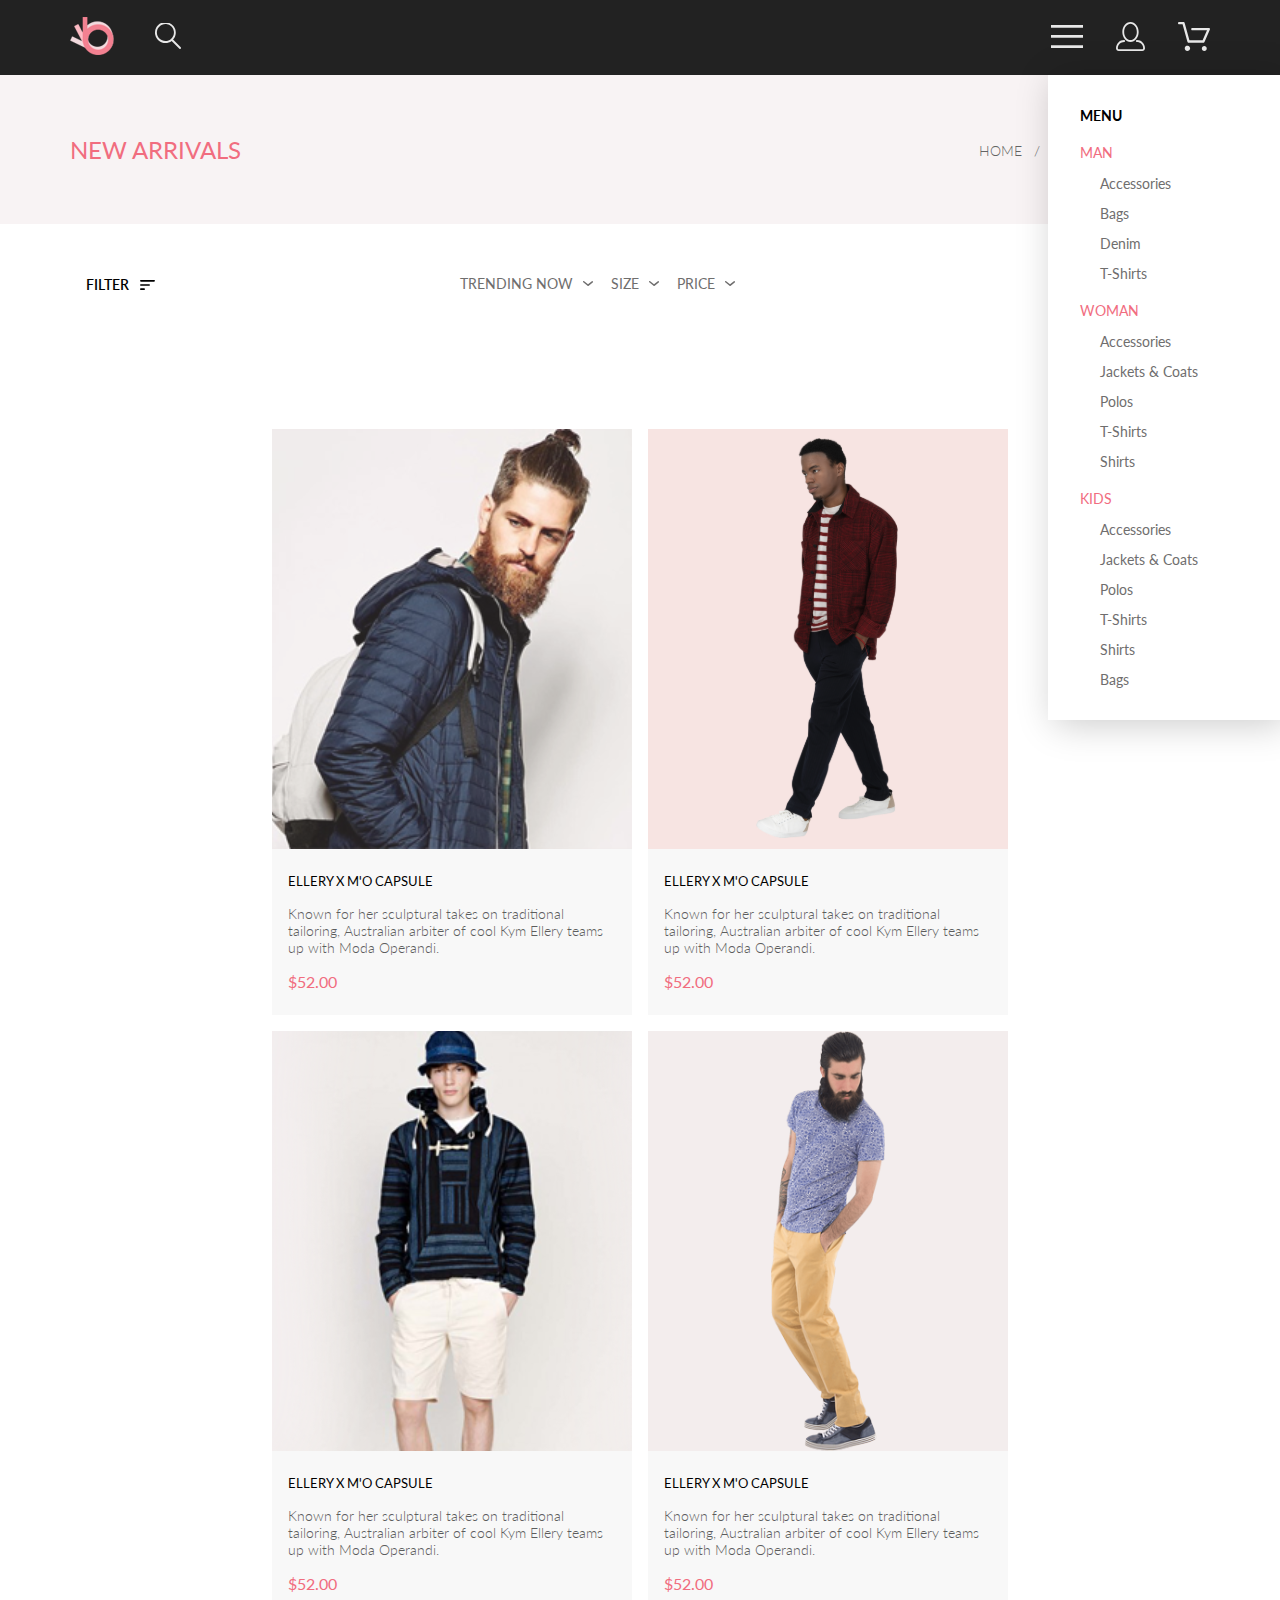
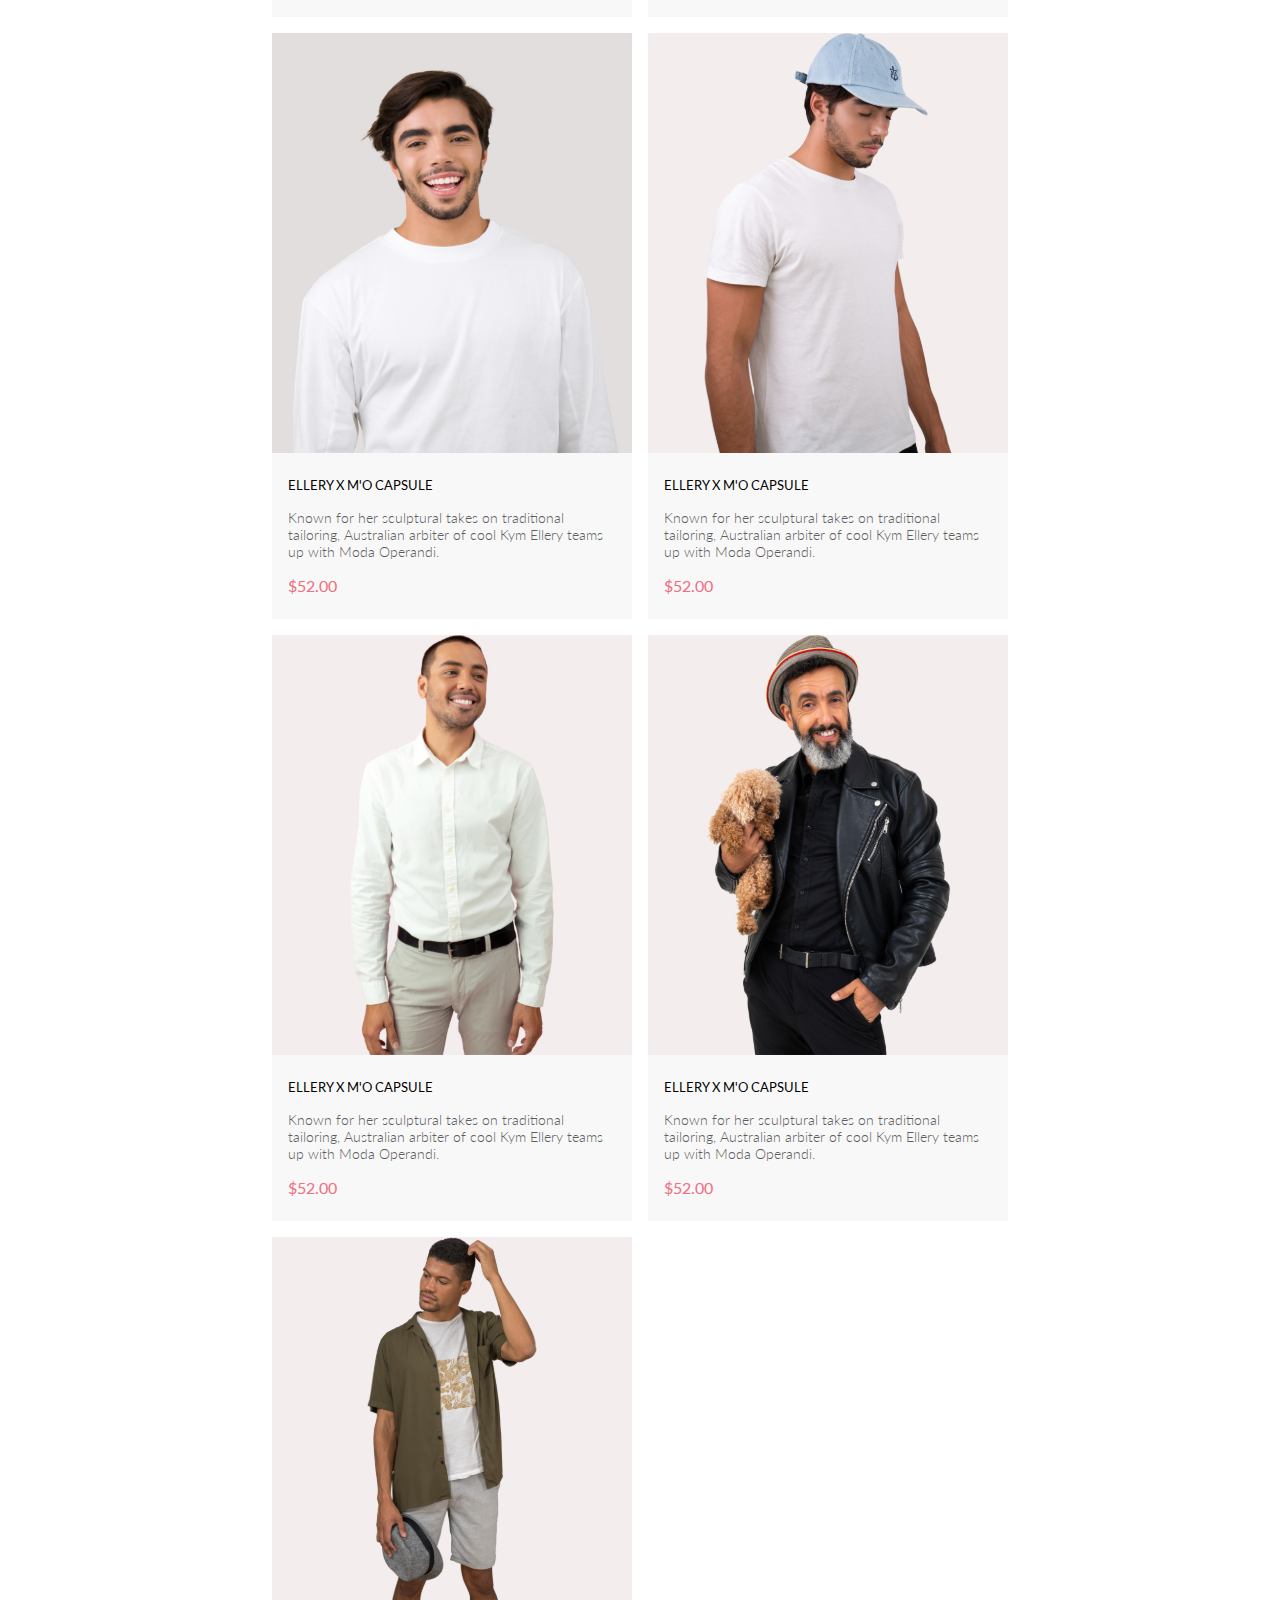
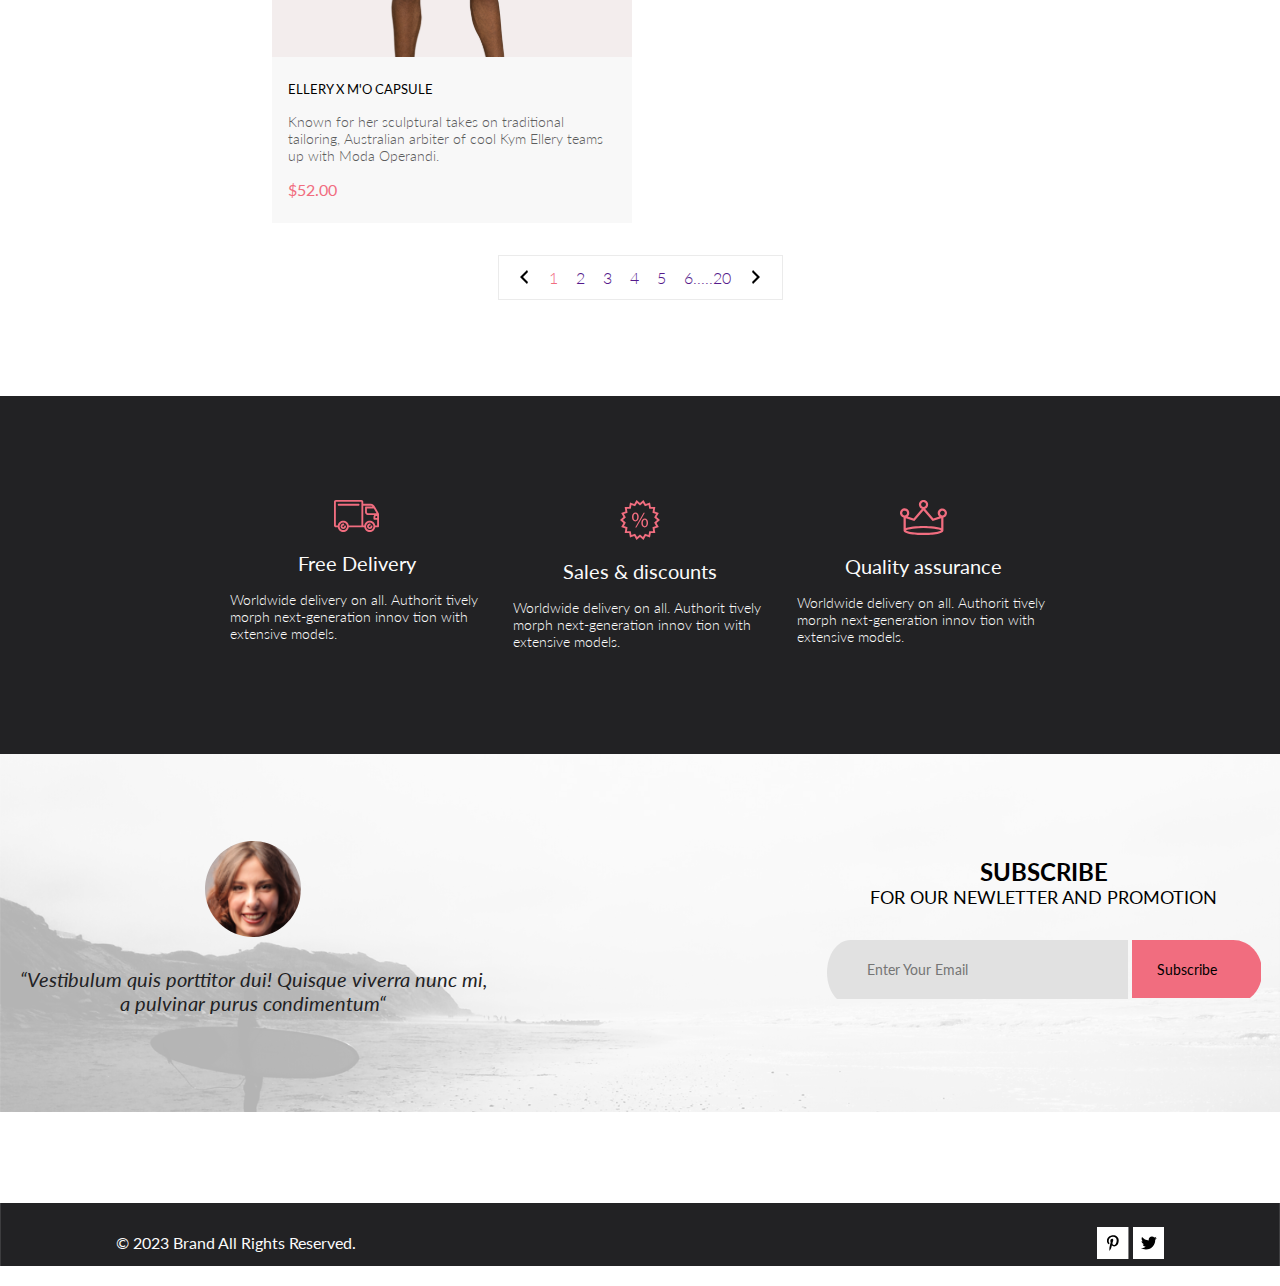
==== commit bb966477: "add slash" ====
--- a/catalog.html
+++ b/catalog.html
@@ -62,9 +62,14 @@
                 <h2 class="top_head_heading">NEW ARRIVALS </h2>
             </div>
             <nav class="top_head_breadcrumbs">
-                <a href="#" class="top_head_breadcrumbs__link">HOME</a>
-                <a href="#" class="top_head_breadcrumbs__link">MAN</a>
-                <a href="#" class="top_head_breadcrumbs__link top_head_breadcrumbs__link_site">NEW ARRIVALS</a>
+                <ul class="top_head_breadcrumbs__ul">
+                    <li class="top_head_breadcrumbs__li"><a href="#" class="top_head_breadcrumbs__link">HOME</a>
+                    </li>
+                    <li class="top_head_breadcrumbs__li"><a href="#" class="top_head_breadcrumbs__link">MAN</a>
+                    </li>
+                    <li class="top_head_breadcrumbs__li"><a href="#" class="top_head_breadcrumbs__link">NEW ARRIVALS</a>
+                    </li>
+                </ul>
             </nav>
         </div>
         <div class="sort center">
--- a/style.css
+++ b/style.css
@@ -142,13 +142,26 @@
   font-weight: 400;
   line-height: 29px;
 }
+.top_head_breadcrumbs__ul {
+  list-style-type: none;
+  display: flex;
+}
+.top_head_breadcrumbs__li:not(:last-child)::after {
+  content: "/";
+  padding-left: 8px;
+  padding-right: 8px;
+  font-size: 14px;
+  font-weight: 300;
+  line-height: 17px;
+  color: rgb(99, 99, 99);
+}
 .top_head_breadcrumbs__link {
   color: rgb(99, 99, 99);
   font-size: 14px;
   font-weight: 300;
   line-height: 17px;
 }
-.top_head_breadcrumbs__link_site {
+.top_head_breadcrumbs__li:last-child .top_head_breadcrumbs__link {
   color: rgb(241, 109, 127);
   font-weight: 700;
 }
@@ -178,6 +191,7 @@
   z-index: 10;
 }
 .filter__content {
+  box-shadow: 6px 37px 35px 0px rgba(0, 0, 0, 0.21);
   background-color: rgb(255, 255, 255);
   padding: 0px 16px 16px 16px;
 }
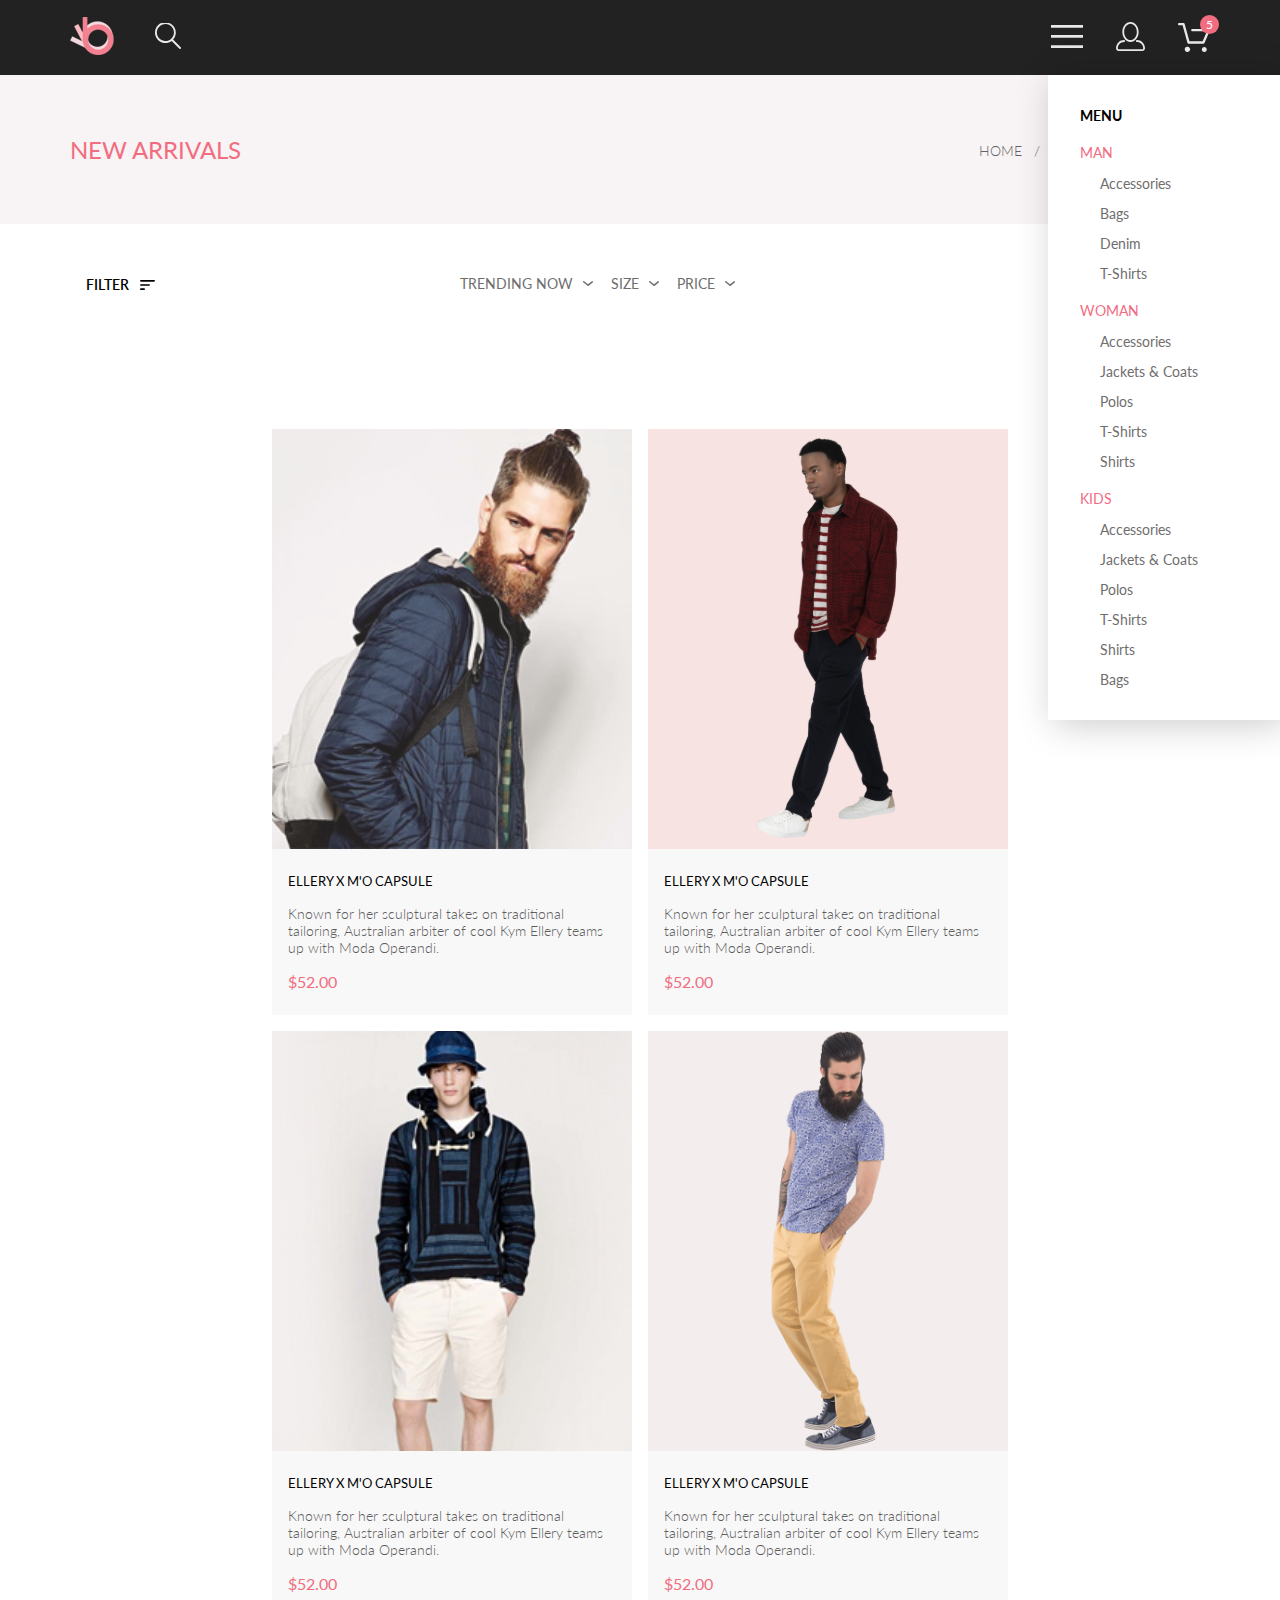
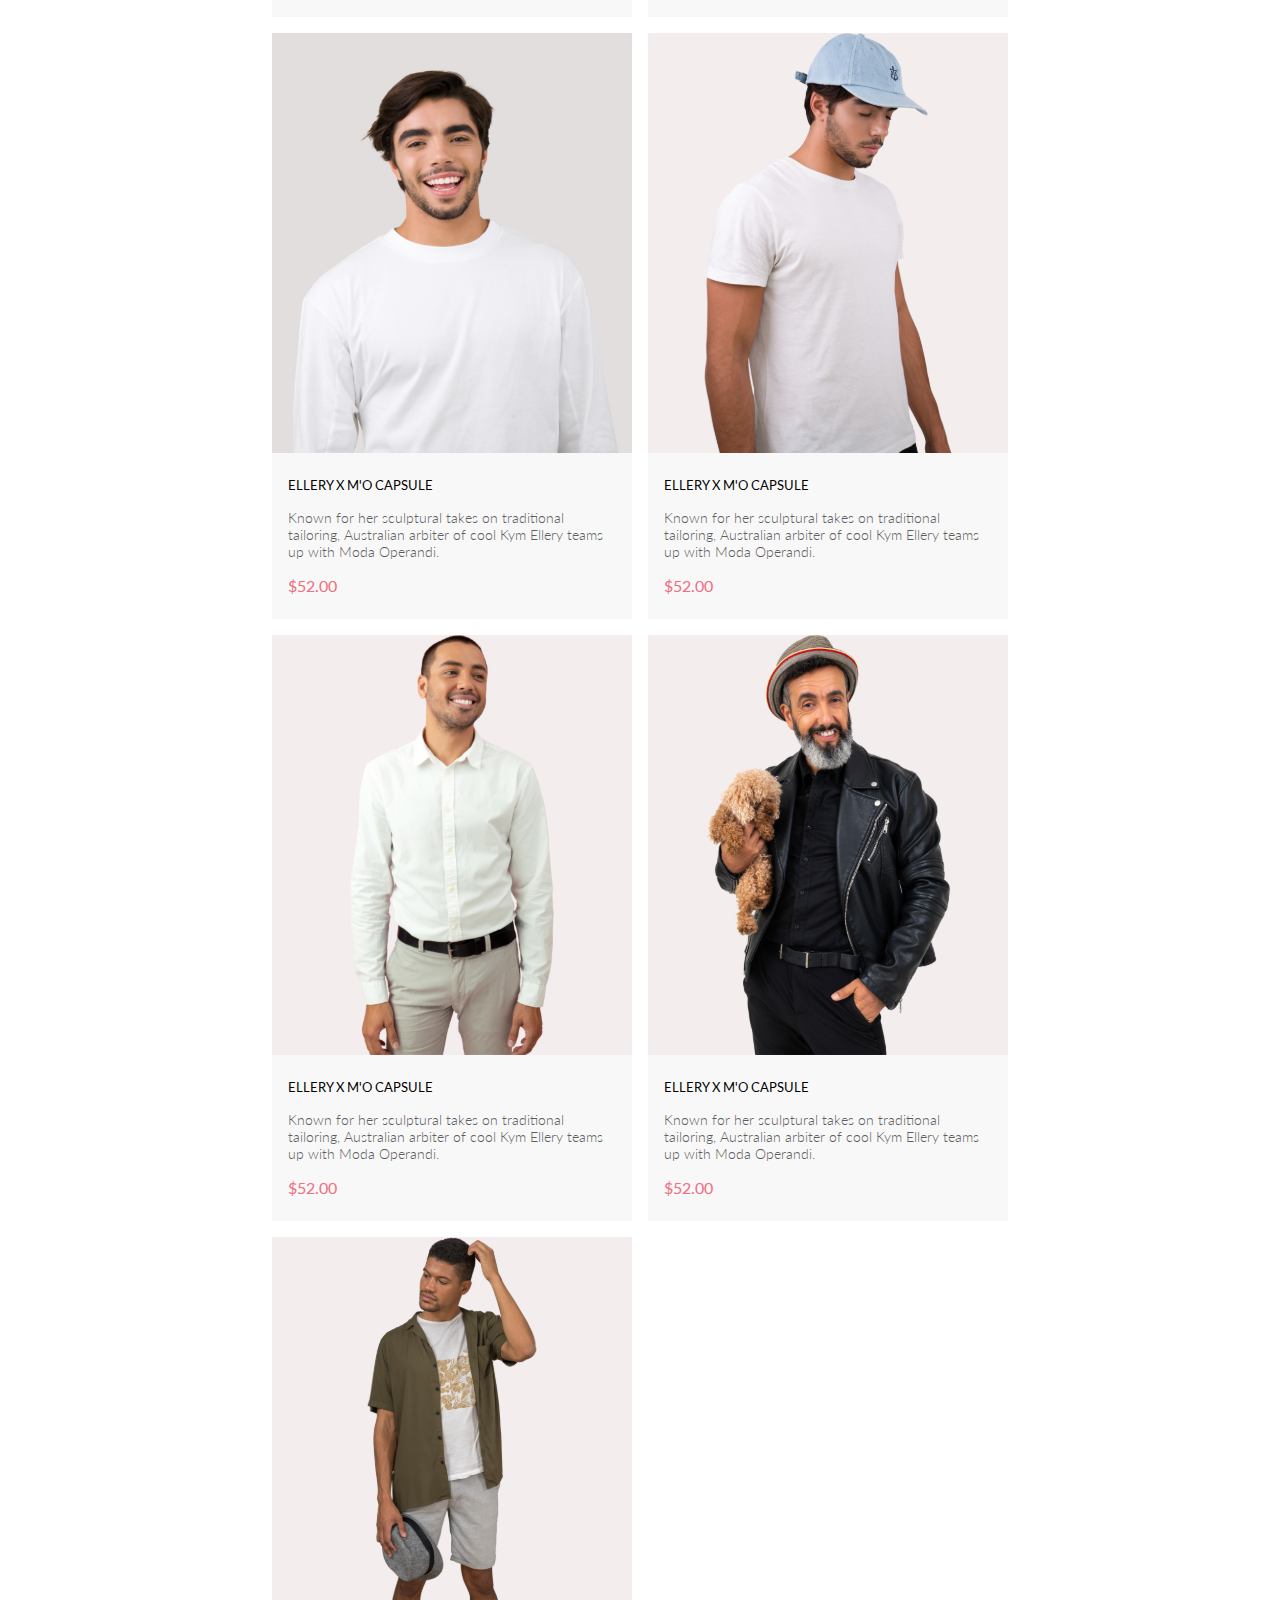
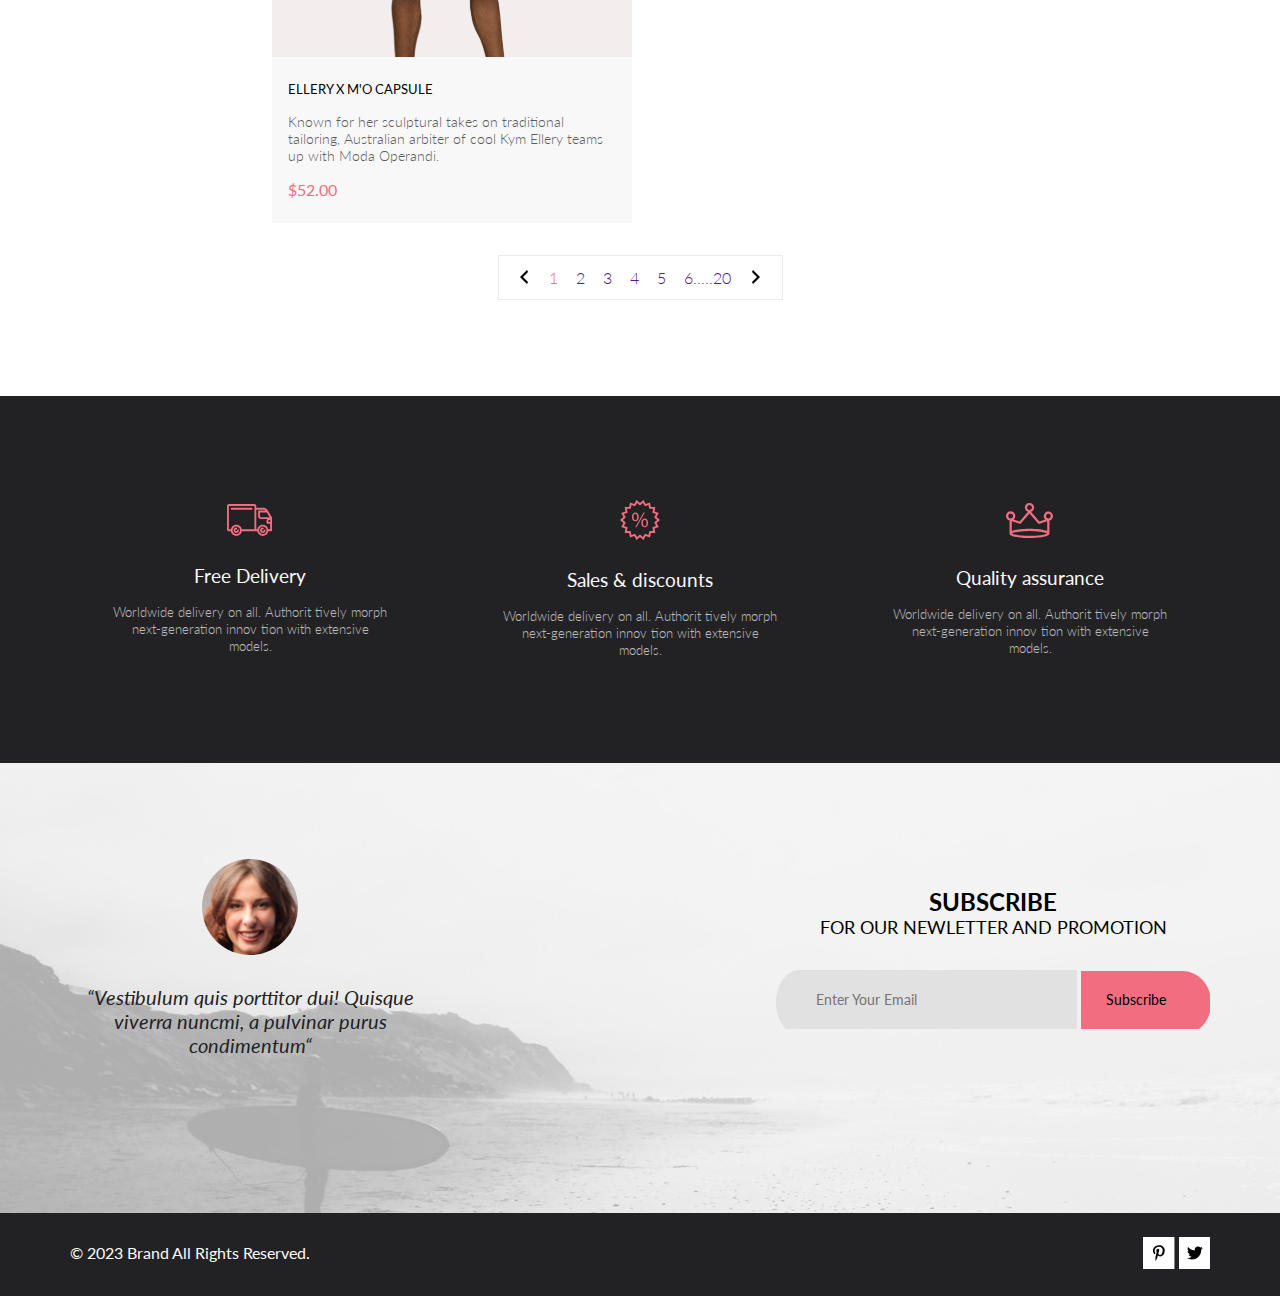
==== commit 84d3569e: "add catalog" ====
--- a/catalog.html
+++ b/catalog.html
@@ -16,8 +16,8 @@
     <div class="top">
         <div class="header center">
             <div class="header_left">
-                <a href="#"><img src="./img/img_header_left_1.png" alt="img_header_left_1"></a>
-                <a href="#"> <img src="./img/img_header_left_2.svg" alt="img_header_left_2"></a>
+                <a href="./index.html"><img src="./img/img_header_left_1.png" alt="img_header_left_1"></a>
+                <a href="./catalog.html"> <img src="./img/img_header_left_2.svg" alt="img_header_left_2"></a>
             </div>
             <div class="header_right">
                 <input id="check" type="checkbox">
@@ -49,12 +49,12 @@
                         <li><a class="menu__link" href="#">Shirts</a></li>
                         <li><a class="menu__link" href="#">Bags</a></li>
                     </ul>
-
-                </div>
-                <a href="index.html"><img class="img_header_right_2_3" src="./img/img_header_right_2.svg"
-                        alt="img_header_right_2"></a>
-                <a href="#"><img class="img_header_right_2_3" src="./img/img_header_right_3.svg"
-                        alt="img_header_right_2_3"></a>
+                </div>
+                <a class="menu__link" href="./registration.html"><img class="img_header_right_2_3"
+                        src="./img/img_header_right_2.svg" alt="img_header_right_2"></a>
+                <a class="menu__cart" href="./shopping_cart.html"><img class="img_header_right_2_3"
+                        src="./img/img_header_right_3.svg" alt="img_header_right_2_3"> <span
+                        class="menu__cart_count">5</span></a>
             </div>
         </div>
         <div class="top_head center">
@@ -198,7 +198,7 @@
                 </details>
             </div>
         </div>
-        <div class="products_content center">
+        <div class="products_content ">
             <div class="products_box_content center">
                 <div class="products">
                     <img class="product__img" src="img/products_img_1.svg" alt="products_img_1">
@@ -257,7 +257,7 @@
                         "Add to Cart"
                     </a>
                 </div>
-                <div class="products">
+                <div class="products_item">
                     <img class="product__img" src="./img/products_img_3.svg" alt="products_img_3">
                     <div class="products_text">
                         <a href="#">
@@ -501,110 +501,132 @@
                 </div>
             </div>
         </div>
-        <div class="future center">
-            <div class="future__item">
-                <img src="./img/img_future_1.svg" alt="img_future_1">
-                <h3 class="future__subtitle_future">Free Delivery</h3>
-                <p class="future__text_future">Worldwide delivery on all. Authorit tively morph next-generation innov
-                    tion with
-                    extensive models.
-                </p>
-            </div>
-            <div class="future__item_1">
-                <img src="./img/img_future_2.svg" alt="img_future_2">
-                <h3 class="future__subtitle_future">Sales & discounts</h3>
-                <p class="future__text_future">Worldwide delivery on all. Authorit tively morph next-generation innov
-                    tion with
-                    extensive models.
-                </p>
-            </div>
-            <div class="future__item_2">
-                <img src="./img/img_future_3.svg" alt="img_future_3">
-                <h3 class="future__subtitle_future">Quality assurance</h3>
-                <p class="future__text_future">Worldwide delivery on all. Authorit tively morph next-generation innov
-                    tion with
-                    extensive models.
-                </p>
+        <div class="future">
+            <div class="future__wrapper center">
+                <div class="future__item">
+                    <div class="future__img"></div>
+                    <!-- <img src="./img/img_future_1.svg" alt="img_future_1"> -->
+                    <h3 class="future__subtitle_future">Free Delivery</h3>
+                    <p class="future__text_future">Worldwide delivery on all. Authorit tively morph next-generation
+                        innov
+                        tion with
+                        extensive models.
+                    </p>
+                </div>
+                <div class="future__item">
+                    <div class="future__imgtwo"></div>
+                    <!-- <img src="./img/img_future_2.svg" alt="img_future_2"> -->
+                    <h3 class="future__subtitle_future">Sales & discounts</h3>
+                    <p class="future__text_future">Worldwide delivery on all. Authorit tively morph next-generation
+                        innov
+                        tion with
+                        extensive models.
+                    </p>
+                </div>
+                <div class="future__item">
+                    <div class="future__imgthree"></div>
+                    <!-- <img src="./img/img_future_3.svg" alt="img_future_3"> -->
+                    <h3 class="future__subtitle_future">Quality assurance</h3>
+                    <p class="future__text_future">Worldwide delivery on all. Authorit tively morph next-generation
+                        innov
+                        tion with
+                        extensive models.
+                    </p>
+                </div>
             </div>
         </div>
         <div class="subscribe">
-            <img class="subscribe_img_background" width="100%" src="img/img_subscribe.svg" alt="img_subscribe">
             <div class="subscribe_item">
-                <div class="subscribe_left">
-                    <img src="./img/img_subscribe_left.svg" alt="img_subscribe_left">
-                    <p class="subscribe_left_text">“Vestibulum quis porttitor dui! Quisque viverra nunc mi,<br> a
-                        pulvinar purus condimentum“</p>
-                </div>
-                <div class="subscribe_right">
-                    <div class="subscribe_right_text">
-                        <h3 class="subscribe_right_text_h3">SUBSCRIBE</h3>
-                        <h4 class="subscribe_right_text_h4">FOR OUR NEWLETTER AND PROMOTION</h4>
-                    </div>
-                    <div class="subscribe_right_border">
-                        <div class="subscribe_right_border_item">
-                            <form action="#">
-                                <input class="subscribe_right_border_item_text" type="email" required
-                                    placeholder="Enter Your Email" value="">
-                                <button class="subscribe_right_border_item_text_1" type="submit">Subscribe</button>
-                            </form>
-                        </div>
-                    </div>
-                </div>
+                <div class="subscribe_wrapper center">
+                    <div class="subscribe_left">
+                        <img src="./img/img_subscribe_left.svg" alt="img_subscribe_left">
+                        <p class="subscribe_left_text">“Vestibulum quis porttitor dui! Quisque viverra nuncmi, a
+                            pulvinar purus condimentum“</p>
+                    </div>
+                    <div class="subscribe_right">
+                        <div class="subscribe_right_text">
+                            <h3 class="subscribe_right_text_h3">SUBSCRIBE</h3>
+                            <h4 class="subscribe_right_text_h4">FOR OUR NEWLETTER AND PROMOTION</h4>
+                        </div>
+                        <div class="subscribe_right_border">
+                            <div class="subscribe_right_border_item">
+                                <form action="#">
+                                    <input class="subscribe_right_border_item_text" type="email" required
+                                        placeholder="Enter Your Email" value="">
+                                    <button class="subscribe_right_border_item_text_1" type="submit">Subscribe</button>
+                                </form>
+                            </div>
+                        </div>
+                    </div>
+
+
+                </div>
+
+
+
+
+
             </div>
         </div>
         <div class="copyright ">
-            <img class="copyright_img" width="100%" src="./img/Background.svg" alt="">
-            <div class="copyright_logo">
-                <div class="copyright_left">
-                    <p class="copyright_text">© 2023 Brand All Rights Reserved.</p>
-                </div>
-                <div class="copyright_right_logo">
-                    <a href="#"><svg class="icon" width="31.450562" height="32.000000" viewBox="0 0 31.4506 32"
-                            fill="none" xmlns="http://www.w3.org/2000/svg" xmlns:xlink="http://www.w3.org/1999/xlink">
-                            <desc>
-                                Created with Pixso.
-                            </desc>
-                            <defs>
-                                <clipPath id="clip190_1618">
-                                    <rect id="pinterest-p-brands 1" width="11.919281" height="16.000000"
-                                        transform="translate(9.932739 8.000000)" fill="white" fill-opacity="0" />
-                                </clipPath>
-                            </defs>
-                            <path id="Rectangle 14" d="M0 0L31.45 0L31.45 32L0 32L0 0Z" fill="#FFFFFF"
-                                fill-opacity="1.000000" fill-rule="evenodd" />
-                            <rect id="pinterest-p-brands 1" width="11.919281" height="16.000000"
-                                transform="translate(9.932739 8.000000)" fill="#FFFFFF" fill-opacity="0" />
-                            <g clip-path="url(#clip190_1618)">
-                                <path id="Vector"
-                                    d="M16.26 8.2C13.08 8.2 9.93 10.34 9.93 13.8C9.93 16 11.16 17.25 11.9 17.25C12.21 17.25 12.39 16.38 12.39 16.14C12.39 15.85 11.65 15.23 11.65 14.02C11.65 11.51 13.55 9.73 16.01 9.73C18.12 9.73 19.69 10.94 19.69 13.16C19.69 14.82 19.03 17.93 16.88 17.93C16.11 17.93 15.45 17.37 15.45 16.56C15.45 15.38 16.27 14.24 16.27 13.02C16.27 10.95 13.35 11.32 13.35 13.82C13.35 14.35 13.42 14.93 13.65 15.41C13.22 17.26 12.35 20.03 12.35 21.94C12.35 22.53 12.43 23.11 12.49 23.7C12.59 23.82 12.54 23.81 12.7 23.75C14.27 21.6 14.21 21.17 14.92 18.35C15.3 19.08 16.29 19.48 17.07 19.48C20.37 19.48 21.85 16.24 21.85 13.33C21.85 10.22 19.18 8.2 16.26 8.2Z"
-                                    fill="#000000" fill-opacity="1.000000" fill-rule="nonzero" />
-                            </g>
-                        </svg>
-                    </a>
-                    <a href="#"><svg class="icon" width="31.450562" height="32.000000" viewBox="0 0 31.4506 32"
-                            fill="none" xmlns="http://www.w3.org/2000/svg" xmlns:xlink="http://www.w3.org/1999/xlink">
-                            <desc>
-                                Created with Pixso.
-                            </desc>
-                            <defs>
-                                <clipPath id="clip190_1614">
-                                    <rect id="twitter-brands 1" width="15.892374" height="16.000000"
-                                        transform="translate(7.946289 8.000000)" fill="white" fill-opacity="0" />
-                                </clipPath>
-                            </defs>
-                            <path id="Rectangle 14" d="M0 0L31.45 0L31.45 32L0 32L0 0Z" fill="#FFFFFF"
-                                fill-opacity="1.000000" fill-rule="evenodd" />
-                            <rect id="twitter-brands 1" width="15.892374" height="16.000000"
-                                transform="translate(7.946289 8.000000)" fill="#FFFFFF" fill-opacity="0" />
-                            <g clip-path="url(#clip190_1614)">
-                                <path id="Vector"
-                                    d="M22.2 12.74C22.21 12.88 22.21 13.02 22.21 13.16C22.21 17.5 18.93 22.49 12.94 22.49C11.1 22.49 9.38 21.95 7.94 21.02C8.2 21.05 8.46 21.06 8.73 21.06C10.25 21.06 11.65 20.54 12.77 19.66C11.34 19.63 10.14 18.69 9.73 17.39C9.93 17.42 10.13 17.44 10.34 17.44C10.63 17.44 10.93 17.4 11.2 17.32C9.71 17.02 8.59 15.7 8.59 14.11L8.59 14.07C9.02 14.31 9.52 14.46 10.06 14.48C9.18 13.89 8.61 12.89 8.61 11.75C8.61 11.14 8.77 10.58 9.05 10.1C10.65 12.09 13.06 13.39 15.77 13.53C15.72 13.28 15.69 13.03 15.69 12.78C15.69 10.97 17.14 9.5 18.94 9.5C19.88 9.5 20.73 9.89 21.32 10.53C22.06 10.39 22.76 10.12 23.39 9.74C23.15 10.5 22.63 11.14 21.96 11.55C22.61 11.48 23.25 11.29 23.83 11.04C23.39 11.69 22.84 12.27 22.2 12.74Z"
-                                    fill="#000000" fill-opacity="1.000000" fill-rule="nonzero" />
-                            </g>
-                        </svg>
-                    </a>
-                </div>
-            </div>
+            <div class="copyright_line center ">
+                <div class="copyright_logo  ">
+                    <div class="copyright_left">
+                        <p class="copyright_text">© 2023 Brand All Rights Reserved.</p>
+                    </div>
+                    <div class="copyright_right_logo">
+                        <a href="#"><svg class="icon" width="31.450562" height="32.000000" viewBox="0 0 31.4506 32"
+                                fill="none" xmlns="http://www.w3.org/2000/svg"
+                                xmlns:xlink="http://www.w3.org/1999/xlink">
+                                <desc>
+                                    Created with Pixso.
+                                </desc>
+                                <defs>
+                                    <clipPath id="clip190_1618">
+                                        <rect id="pinterest-p-brands 1" width="11.919281" height="16.000000"
+                                            transform="translate(9.932739 8.000000)" fill="white" fill-opacity="0" />
+                                    </clipPath>
+                                </defs>
+                                <path id="Rectangle 14" d="M0 0L31.45 0L31.45 32L0 32L0 0Z" fill="#FFFFFF"
+                                    fill-opacity="1.000000" fill-rule="evenodd" />
+                                <rect id="pinterest-p-brands 1" width="11.919281" height="16.000000"
+                                    transform="translate(9.932739 8.000000)" fill="#FFFFFF" fill-opacity="0" />
+                                <g clip-path="url(#clip190_1618)">
+                                    <path id="Vector"
+                                        d="M16.26 8.2C13.08 8.2 9.93 10.34 9.93 13.8C9.93 16 11.16 17.25 11.9 17.25C12.21 17.25 12.39 16.38 12.39 16.14C12.39 15.85 11.65 15.23 11.65 14.02C11.65 11.51 13.55 9.73 16.01 9.73C18.12 9.73 19.69 10.94 19.69 13.16C19.69 14.82 19.03 17.93 16.88 17.93C16.11 17.93 15.45 17.37 15.45 16.56C15.45 15.38 16.27 14.24 16.27 13.02C16.27 10.95 13.35 11.32 13.35 13.82C13.35 14.35 13.42 14.93 13.65 15.41C13.22 17.26 12.35 20.03 12.35 21.94C12.35 22.53 12.43 23.11 12.49 23.7C12.59 23.82 12.54 23.81 12.7 23.75C14.27 21.6 14.21 21.17 14.92 18.35C15.3 19.08 16.29 19.48 17.07 19.48C20.37 19.48 21.85 16.24 21.85 13.33C21.85 10.22 19.18 8.2 16.26 8.2Z"
+                                        fill="#000000" fill-opacity="1.000000" fill-rule="nonzero" />
+                                </g>
+                            </svg>
+                        </a>
+                        <a href="#"><svg class="icon" width="31.450562" height="32.000000" viewBox="0 0 31.4506 32"
+                                fill="none" xmlns="http://www.w3.org/2000/svg"
+                                xmlns:xlink="http://www.w3.org/1999/xlink">
+                                <desc>
+                                    Created with Pixso.
+                                </desc>
+                                <defs>
+                                    <clipPath id="clip190_1614">
+                                        <rect id="twitter-brands 1" width="15.892374" height="16.000000"
+                                            transform="translate(7.946289 8.000000)" fill="white" fill-opacity="0" />
+                                    </clipPath>
+                                </defs>
+                                <path id="Rectangle 14" d="M0 0L31.45 0L31.45 32L0 32L0 0Z" fill="#FFFFFF"
+                                    fill-opacity="1.000000" fill-rule="evenodd" />
+                                <rect id="twitter-brands 1" width="15.892374" height="16.000000"
+                                    transform="translate(7.946289 8.000000)" fill="#FFFFFF" fill-opacity="0" />
+                                <g clip-path="url(#clip190_1614)">
+                                    <path id="Vector"
+                                        d="M22.2 12.74C22.21 12.88 22.21 13.02 22.21 13.16C22.21 17.5 18.93 22.49 12.94 22.49C11.1 22.49 9.38 21.95 7.94 21.02C8.2 21.05 8.46 21.06 8.73 21.06C10.25 21.06 11.65 20.54 12.77 19.66C11.34 19.63 10.14 18.69 9.73 17.39C9.93 17.42 10.13 17.44 10.34 17.44C10.63 17.44 10.93 17.4 11.2 17.32C9.71 17.02 8.59 15.7 8.59 14.11L8.59 14.07C9.02 14.31 9.52 14.46 10.06 14.48C9.18 13.89 8.61 12.89 8.61 11.75C8.61 11.14 8.77 10.58 9.05 10.1C10.65 12.09 13.06 13.39 15.77 13.53C15.72 13.28 15.69 13.03 15.69 12.78C15.69 10.97 17.14 9.5 18.94 9.5C19.88 9.5 20.73 9.89 21.32 10.53C22.06 10.39 22.76 10.12 23.39 9.74C23.15 10.5 22.63 11.14 21.96 11.55C22.61 11.48 23.25 11.29 23.83 11.04C23.39 11.69 22.84 12.27 22.2 12.74Z"
+                                        fill="#000000" fill-opacity="1.000000" fill-rule="nonzero" />
+                                </g>
+                            </svg>
+                        </a>
+                    </div>
+                </div>
+
+            </div>
+
+
 
         </div>
     </div>
--- a/style.css
+++ b/style.css
@@ -15,7 +15,7 @@
   text-decoration: none;
 }
 
-img {
+regiright_2_3img {
   max-width: 100%;
 }
 
@@ -89,6 +89,25 @@
 .menu__link:hover {
   color: rgb(241, 109, 127);
 }
+.menu__cart {
+  display: flex;
+  align-items: center;
+  position: relative;
+}
+.menu__cart_count {
+  display: flex;
+  align-items: center;
+  justify-content: center;
+  width: 19px;
+  height: 19px;
+  font-size: 12px;
+  color: #fff;
+  background-color: #f16d7f;
+  border-radius: 100%;
+  position: absolute;
+  left: 22px;
+  bottom: 18px;
+}
 
 #check {
   position: absolute;
@@ -164,6 +183,330 @@
 .top_head_breadcrumbs__li:last-child .top_head_breadcrumbs__link {
   color: rgb(241, 109, 127);
   font-weight: 700;
+}
+
+.shoping__cart {
+  margin-top: 96px;
+  margin-bottom: 128px;
+}
+.shoping__cart_wrapper {
+  display: flex;
+  justify-content: space-between;
+}
+.shoping__cart_left {
+  display: flex;
+  justify-content: space-between;
+  flex-direction: column;
+  flex-wrap: wrap;
+  gap: 40px;
+  margin-bottom: 72px;
+}
+.shoping__cart_left_item {
+  width: 652px;
+  box-shadow: 17px 19px 24px 0 rgba(0, 0, 0, 0.13);
+  display: flex;
+  position: relative;
+}
+.shoping__cart_left_description {
+  padding: 22px 97px 62px 31px;
+}
+.shoping__cart_left_description_title {
+  font-weight: 400;
+  font-size: 24px;
+  color: #222;
+  margin-bottom: 42px;
+  max-width: 200px;
+}
+.shoping__cart_left_description_list {
+  display: flex;
+  flex-direction: column;
+  gap: 6px;
+}
+.shoping__cart_left_description_list_text {
+  font-weight: 400;
+  font-size: 22px;
+  color: #575757;
+}
+.shoping__cart_left_description_list_price {
+  color: #ef5b70;
+}
+.shoping__cart_left_description_list_color {
+  color: #6f6e6e;
+}
+.shoping__cart_left_description_list_quantity {
+  display: flex;
+  gap: 24px;
+  font-weight: 400;
+  font-size: 22px;
+  color: #575757;
+}
+.shoping__cart_left_description_list_input {
+  color: #6f6e6e;
+  font-weight: 400;
+  font-size: 18px;
+  width: 44px;
+  height: 25px;
+  text-align: center;
+  border: 1px solid #eaeaea;
+}
+.shoping__cart_left_delete {
+  position: absolute;
+  top: 28px;
+  right: 22px;
+  background: none;
+  cursor: pointer;
+  border: none;
+}
+.shoping__cart_left_delete:hover path {
+  fill: red;
+}
+.shoping__cart_left_bottom_button {
+  display: flex;
+  justify-content: space-between;
+}
+.shoping__cart_left_bottom_button_click {
+  font-weight: 300;
+  font-size: 14px;
+  color: #000;
+  padding: 17px 40px 17px 40px;
+}
+.shoping__cart_right_shiping_text {
+  font-weight: 300;
+  font-size: 16px;
+  color: #222;
+}
+.shoping__cart_right_shiping_form {
+  display: flex;
+  flex-direction: column;
+}
+.shoping__cart_right_shiping_input {
+  margin-top: 20px;
+  width: 360px;
+  padding: 13px 0 16px 17px;
+  font-size: 13px;
+  color: #222;
+  font-weight: 400;
+}
+.shoping__cart_right_shiping_button {
+  width: 101px;
+  height: 35px;
+  margin-top: 23px;
+  font-weight: 300;
+  font-size: 11px;
+  color: #4a4a4a;
+  border: 1px solid #A4A4A4;
+  background-color: #fff;
+}
+.shoping__cart_right_shiping_button:hover {
+  color: white;
+  background-color: #A4A4A4;
+}
+.shoping__cart_right_total {
+  margin-top: 57px;
+  height: 214px;
+  background-color: #f5f3f3;
+}
+.shoping__cart_right_total_wrapper {
+  margin-bottom: 21px;
+}
+.shoping__cart_right_total_item {
+  display: flex;
+  flex-direction: column;
+  align-items: flex-end;
+  padding-top: 39px;
+  gap: 12px;
+  padding-right: 34px;
+}
+.shoping__cart_right_total_item_text {
+  font-weight: 400;
+  font-size: 11px;
+  color: #4a4a4a;
+}
+.shoping__cart_right_total_item_text_total {
+  padding-left: 25px;
+}
+.shoping__cart_right_total_item_subtitle {
+  font-weight: 300;
+  font-size: 16px;
+  color: #222;
+}
+.shoping__cart_right_total_item_subtitle_check {
+  font-weight: 700;
+  color: #f16d7f;
+  padding-right: 3px;
+  padding-left: 21px;
+}
+.shoping__cart_right_total_line {
+  border: 1px solid #e2e2e2;
+  margin-left: 42px;
+  margin-right: 42px;
+}
+.shoping__cart_right_total_button {
+  margin-left: 44px;
+  margin-top: 17px;
+  font-weight: 300;
+  font-size: 16px;
+  color: #fff;
+  background-color: #f16d7f;
+  padding: 15px 45px 15px 45px;
+  transition: 0.3s;
+  border: none;
+}
+.shoping__cart_right_total_button:hover {
+  background-color: purple;
+  color: #fff;
+}
+
+.registration {
+  margin-top: 64px;
+  margin-bottom: 96px;
+  display: flex;
+  gap: 128px;
+}
+.registration_left_item {
+  display: flex;
+  flex-direction: column;
+}
+.registration_left_item_title {
+  font-weight: 300;
+  font-size: 16px;
+  color: #222;
+}
+.registration_left_item_input {
+  margin-top: 20px;
+  width: 360px;
+  font-weight: 300;
+  font-size: 13px;
+  color: #b1b1b1;
+  padding: 13px 0 16px 17px;
+}
+.registration_left_item_checkbox {
+  display: flex;
+  margin-top: 31px;
+  margin-bottom: 33px;
+}
+.registration_left_item_checkbox_check {
+  width: 1.3em;
+  height: 1.3em;
+  background-color: white;
+  border-radius: 50%;
+  vertical-align: sub;
+  border: 1px solid #a4a4a4;
+  -moz-appearance: none;
+       appearance: none;
+  -webkit-appearance: none;
+  outline: none;
+  cursor: pointer;
+}
+.registration_left_item_checkbox_check:checked {
+  background-color: #a4a4a4;
+}
+.registration_left_item_checkbox_none {
+  display: none;
+  width: 1.3em;
+  height: 1.3em;
+  background-color: white;
+  border-radius: 50%;
+  vertical-align: sub;
+  border: 1px solid #a4a4a4;
+  -moz-appearance: none;
+       appearance: none;
+  -webkit-appearance: none;
+  outline: none;
+  cursor: pointer;
+}
+.registration_left_item_checkbox_none:checked {
+  background-color: #a4a4a4;
+}
+.registration_left_item_checkbox_label {
+  padding-left: 10px;
+  padding-right: 20px;
+  font-weight: 300;
+  font-size: 12px;
+  color: #000;
+}
+.registration_left_item_checkbox_female {
+  padding-left: 10px;
+  padding-right: 20px;
+  font-weight: 300;
+  font-size: 12px;
+  color: #000;
+}
+.registration_left_item_checkbox_other {
+  display: none;
+  padding-left: 10px;
+  padding-right: 20px;
+  font-weight: 300;
+  font-size: 12px;
+  color: #000;
+}
+.registration_left_details {
+  margin-bottom: 39px;
+}
+.registration_left_details_title {
+  font-weight: 300;
+  font-size: 16px;
+  color: #222;
+}
+.registration_left_details_input {
+  margin-top: 20px;
+  width: 360px;
+  font-weight: 300;
+  font-size: 13px;
+  color: #b1b1b1;
+  padding: 13px 0 16px 17px;
+}
+.registration_left_details_text {
+  margin-top: 15px;
+  width: 360px;
+  font-weight: 300;
+  font-size: 13px;
+  color: #b1b1b1;
+}
+.registration_left_button {
+  margin-top: 39px;
+  display: flex;
+  flex-direction: row;
+  align-items: center;
+  gap: 20px;
+  font-weight: 400;
+  font-size: 14px;
+  color: #fff;
+  background-color: #f16d7f;
+  border: none;
+  padding: 17px 20px 17px 29px;
+  transition: 0.3s;
+}
+.registration_left_button:hover {
+  background-color: purple;
+  color: #fff;
+}
+.registration_right_item {
+  margin-bottom: 21px;
+}
+.registration_right_item_title {
+  margin-bottom: 22px;
+  font-weight: 300;
+  font-size: 24px;
+  color: #000;
+}
+.registration_right_item_text {
+  font-weight: 300;
+  font-size: 24px;
+  color: #000;
+}
+.registration_right_text_li {
+  display: flex;
+  gap: 22px;
+  list-style-type: none;
+  margin-bottom: 16px;
+  font-weight: 300;
+  font-size: 24px;
+  color: #000;
+}
+.registration_right_text_li::before {
+  content: url(./img/img_registration/vector_registration_li.svg);
+  background-repeat: no-repeat;
 }
 
 summary {
@@ -482,6 +825,12 @@
   flex-direction: column;
 }
 
+.products_item {
+  position: relative;
+  display: flex;
+  flex-direction: column;
+}
+
 .product_img_woman {
   background: rgb(247, 228, 226);
 }
@@ -586,46 +935,62 @@
 
 .future {
   background-color: rgb(34, 34, 36);
-  display: flex;
+}
+.future__wrapper {
+  background-color: rgb(34, 34, 36);
+  display: flex;
+  flex-direction: row;
+  flex-wrap: wrap;
   padding-top: 104px;
-  padding-left: 230px;
-  padding-right: 230px;
+  justify-content: space-around;
   padding-bottom: 104px;
   gap: 30px;
+  align-items: center;
 }
 .future__item {
   display: flex;
-  /* justify-content: space-evenly; */
-  align-items: center;
-  flex-direction: column;
-}
-.future__item_1 {
-  display: flex;
-  /* justify-content: space-evenly; */
-  align-items: center;
-  flex-direction: column;
-}
-.future__item_2 {
-  display: flex;
-  /* justify-content: space-evenly; */
-  align-items: center;
-  flex-direction: column;
+  align-items: center;
+  flex-direction: column;
+}
+.future__img {
+  background-image: url(./img/Forma\ 1.svg);
+  width: 46px;
+  height: 32px;
+  background-repeat: no-repeat;
+  background-size: contain;
+}
+.future__imgtwo {
+  background-image: url(./img/Forma\ 2.svg);
+  width: 40px;
+  height: 40px;
+  background-repeat: no-repeat;
+  background-size: contain;
+}
+.future__imgthree {
+  background-image: url(./img/img_future_3.svg);
+  width: 48px;
+  height: 35px;
+  background-repeat: no-repeat;
+  background-size: contain;
 }
 .future__subtitle_future {
-  padding-top: 19px;
-  padding-bottom: 16px;
+  margin-top: 28px;
+  margin-bottom: 16px;
   color: rgb(251, 251, 251);
   font-family: Lato;
-  font-size: 19.96px;
+  font-size: 19px;
   font-weight: 400;
   line-height: 24px;
 }
 .future__text_future {
-  color: rgb(251, 251, 251);
+  color: #fbfbfb;
   font-family: Lato;
-  font-size: 13.97px;
-  font-weight: 300;
-  line-height: 17px;
+  font-size: 13px;
+  font-weight: 300;
+  line-height: 17px;
+  width: 283px;
+  text-align: center;
+  opacity: 0.7;
 }
 
 .pagination {
@@ -663,25 +1028,19 @@
   padding: 15px;
 }
 
-.subscribe {
-  /* position: absolute */
-  /* opacity: 0.3; */
+.subscribe_item {
+  background-image: url(./img/photo\ subscribe.jpg);
   background-repeat: no-repeat;
-  /* max-height: 100%;
-  height: 450px; */
-}
-.subscribe_img_background {
-  opacity: 0.3;
-  position: absolute;
-}
-.subscribe_item {
-  display: flex;
-  justify-content: center;
-  align-items: center;
-  padding-top: 87px;
-  gap: 340px;
-  padding-bottom: 188px;
-  position: relative;
+  background-size: cover;
+  min-height: 450px;
+}
+.subscribe_wrapper {
+  display: flex;
+  flex-wrap: wrap;
+  justify-content: space-between;
+  align-items: center;
+  padding-top: 96px;
+  padding-bottom: 126px;
 }
 .subscribe_left {
   /* position: relative; */
@@ -698,6 +1057,7 @@
   font-weight: 400;
   line-height: 24px;
   text-align: center;
+  width: 360px;
 }
 .subscribe_right {
   /* position: relative; */
@@ -753,15 +1113,15 @@
 .copyright {
   /* padding-bottom: 15px; */
 }
-.copyright_img {
-  position: absolute;
+.copyright_line {
+  min-width: 75px;
+  background: #222224;
+  background-repeat: no-repeat;
 }
 .copyright_logo {
-  position: relative;
   display: flex;
   flex-direction: row;
-  justify-content: space-around;
-  gap: 510px;
+  justify-content: space-between;
 }
 .copyright_left {
   padding-top: 30px;
@@ -771,6 +1131,7 @@
 .copyright_right_logo {
   padding-top: 24px;
   padding-bottom: 24px;
+  margin-right: -74px;
 }
 .copyright_text {
   color: rgb(251, 251, 251);
@@ -802,11 +1163,33 @@
     margin-top: 73px;
     margin-bottom: 32px;
   }
+  .copyright_right_logo {
+    margin-right: 0px;
+  }
+}
+@media (max-width: 1178px) {
+  .header {
+    padding-right: 32px;
+    padding-left: 32px;
+  }
+  .top_head_left {
+    margin-left: 70px;
+    margin-right: 70px;
+  }
+  .registration {
+    margin-left: 70px;
+    margin-right: 70px;
+    gap: 30px;
+  }
+  .subscribe_wrapper {
+    padding-left: 70px;
+    padding-right: 70px;
+  }
+  .copyright_logo {
+    justify-content: space-around;
+  }
 }
 @media (max-width: 1030px) {
-  .header_left {
-    padding-left: 32px;
-  }
   .products_box_content {
     display: grid;
     grid-template-columns: repeat(2, 360px);
@@ -816,12 +1199,6 @@
   }
 }
 @media (max-width: 1024px) {
-  .header_left {
-    padding-left: 32px;
-  }
-  .header_right {
-    padding-right: 32px;
-  }
   .top_content {
     background: #F1E4E6;
     display: flex;
@@ -861,28 +1238,16 @@
   .products_box_button {
     padding-left: 408px;
   }
-  .future {
-    background-color: rgb(34, 34, 36);
-    display: flex;
-    padding-top: 48px;
-    padding-left: 204px;
-    padding-right: 204px;
-    padding-bottom: 48px;
-    gap: 48px;
-    flex-direction: column;
-  }
   .text_future {
     text-align: center;
   }
-  .subscribe_item {
+  .subscribe_wrapper {
     display: flex;
     justify-content: center;
     align-items: center;
-    padding-top: 53px;
     gap: 48px;
-    padding-bottom: 140px;
-    /* position: relative; */
     flex-direction: column;
+    flex-wrap: wrap;
   }
   .copyright_logo {
     gap: 305px;
@@ -891,10 +1256,19 @@
 @media (max-width: 867px) {
   .products_box_content {
     display: grid;
-    grid-template-columns: repeat(2, 312px);
+    grid-template-columns: repeat(2, 360px);
     gap: 16px;
     margin-top: 73px;
     margin-bottom: 32px;
+  }
+  .registration_right_item_title {
+    font-size: 15px;
+  }
+  .registration_right_item_text {
+    font-size: 14px;
+  }
+  .registration_right_text_li {
+    font-size: 14px;
   }
 }
 @media (max-width: 768px) {
@@ -911,26 +1285,151 @@
     padding-right: 16px;
     padding-bottom: 109px;
   }
+  .sort {
+    height: 0;
+  }
+  .products_content {
+    margin-right: 16px;
+    margin-left: 16px;
+    margin-top: 40px;
+    margin-bottom: 40px;
+  }
   .products_box_content {
     display: grid;
     grid-template-columns: repeat(2, 360px);
     gap: 16px;
-    margin-top: 73px;
-    margin-bottom: 32px;
+  }
+  .products_item {
+    display: none;
   }
   .products_box_button {
     padding-left: 278px;
   }
+  .top_head_left {
+    margin-left: 16px;
+    margin-right: 16px;
+  }
+  .registration {
+    margin-top: 40px;
+    margin-bottom: 96px;
+    margin-left: 16px;
+    margin-right: 16px;
+    gap: 22px;
+  }
+  .registration_left_item_checkbox_none {
+    display: block;
+  }
+  .registration_left_item_checkbox_other {
+    display: block;
+  }
+  .registration_right_item_title {
+    font-size: 13px;
+    margin-bottom: 32px;
+  }
+  .registration_right_item_text {
+    width: 295px;
+    font-size: 13px;
+  }
+  .registration_right_text_li {
+    font-size: 13px;
+  }
+  .future__wrapper {
+    flex-direction: column;
+    gap: 48px;
+    padding-top: 48px;
+    padding-bottom: 64px;
+  }
+  .subscribe_item {
+    background-image: url(./img/subscribe_tablet.jpg);
+    background-repeat: no-repeat;
+    background-size: cover;
+  }
+  .subscribe_wrapper {
+    padding-top: 64px;
+    padding-bottom: 140px;
+  }
+}
+@media (max-width: 765px) {
+  .products_box_content {
+    grid-template-columns: repeat(1, 360px);
+  }
+}
+@media (max-width: 724px) {
+  .registration {
+    flex-wrap: wrap;
+  }
+  .registration_right_item_title {
+    font-size: 16px;
+    margin-bottom: 32px;
+  }
+  .registration_right_item_text {
+    width: 100%;
+    font-size: 16px;
+  }
+  .registration_right_text_li {
+    font-size: 16px;
+  }
+  .copyright_logo {
+    gap: 15px;
+  }
+}
+@media (max-width: 598px) {
+  .subscribe_wrapper {
+    padding-left: 16px;
+    padding-right: 16px;
+  }
+  .subscribe_right_border_item_text {
+    width: 189px;
+  }
+}
+@media (max-width: 425px) {
+  .menu__link {
+    display: none;
+  }
+  .menu__cart {
+    display: none;
+  }
+  .registration_left_item_input {
+    width: 329px;
+  }
+  .registration_left_details_input {
+    width: 329px;
+  }
+  .pagination {
+    padding-bottom: 64px;
+    padding-left: 45px;
+    padding-right: 45px;
+  }
+  .future__wrapper {
+    gap: 46px;
+    padding-bottom: 81px;
+    padding-left: 14px;
+    padding-right: 14px;
+  }
+  .subscribe_right_border_item_text {
+    width: 130px;
+  }
+  .copyright_logo {
+    display: flex;
+    flex-direction: column-reverse;
+    flex-wrap: wrap;
+    align-items: center;
+    gap: 25px;
+  }
+  .copyright_left {
+    padding-bottom: 24px;
+  }
+  .copyright_right_logo {
+    padding-top: 43px;
+  }
 }
 @media (max-width: 375px) {
-  .img_header_right_2_3 {
+  .header {
+    padding-right: 16px;
+    padding-left: 16px;
+  }
+  .menu__link {
     display: none;
-  }
-  .header_left {
-    padding-left: 16px;
-  }
-  .header_right {
-    padding-right: 16px;
   }
   .top_content {
     background: #F1E4E6;
@@ -987,4 +1486,47 @@
     border: 1px solid;
     padding: 15px 39px 14px 39px;
   }
+  .top_head {
+    justify-content: center;
+  }
+  .registration {
+    margin-left: 8px;
+    margin-right: 8px;
+    align-items: flex-start;
+  }
+  .registration_left_item_input {
+    width: 320px;
+  }
+  .registration_right_item_text {
+    width: 347px;
+  }
+  .registration_left_details_input {
+    width: 320px;
+  }
+  .subscribe_wrapper {
+    padding-bottom: 109px;
+    gap: 59px;
+  }
+  .subscribe_item {
+    background-image: url(./img/subscribe_mobile.jpg);
+    background-repeat: no-repeat;
+    background-size: cover;
+  }
+  .subscribe_left_text {
+    font-size: 18px;
+    width: 338px;
+  }
+  .subscribe_right_border_item_text {
+    height: 39px;
+  }
+  .subscribe_right_border_item_text_1 {
+    height: 49px;
+    width: 108px;
+  }
+  .subscribe_right_text_h4 {
+    font-size: 14px;
+  }
+  .subscribe_right_border_item_text_1:hover {
+    border-radius: 0px 24px 12px 0px;
+  }
 }/*# sourceMappingURL=style.css.map */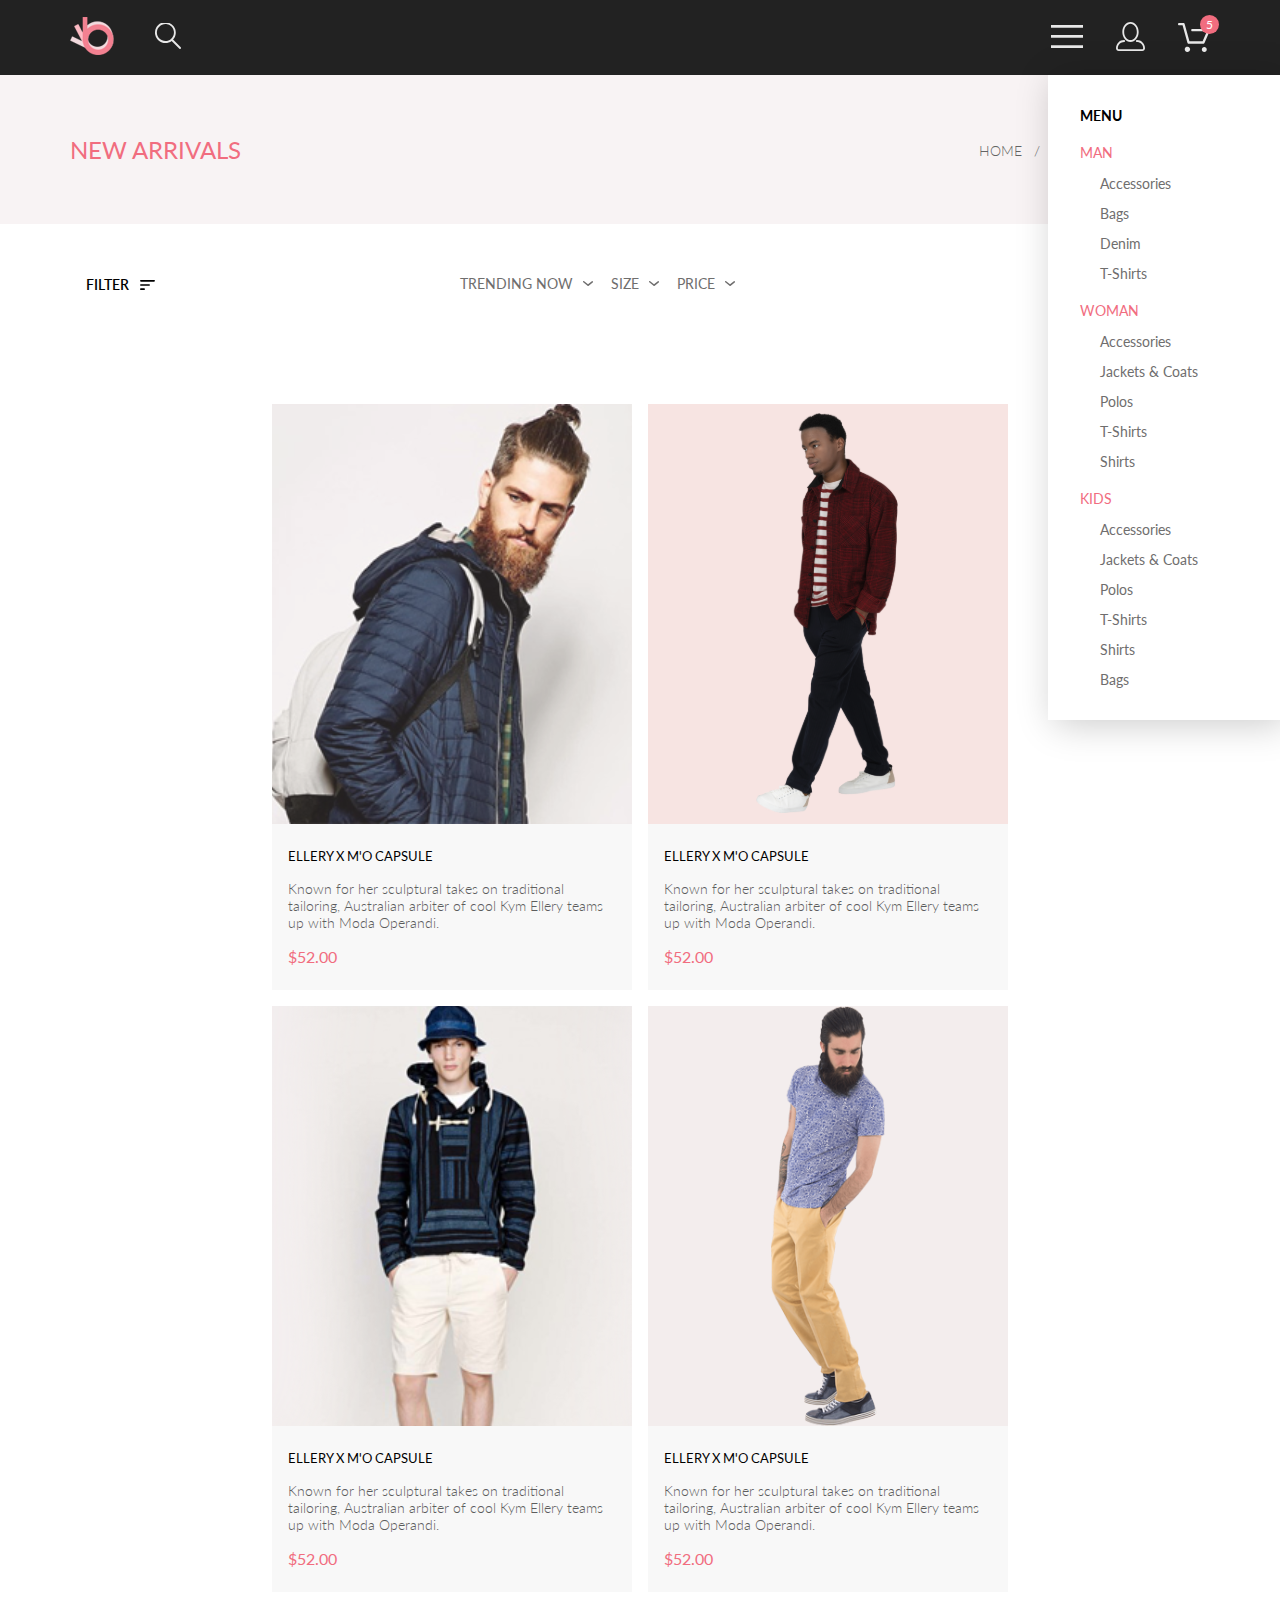
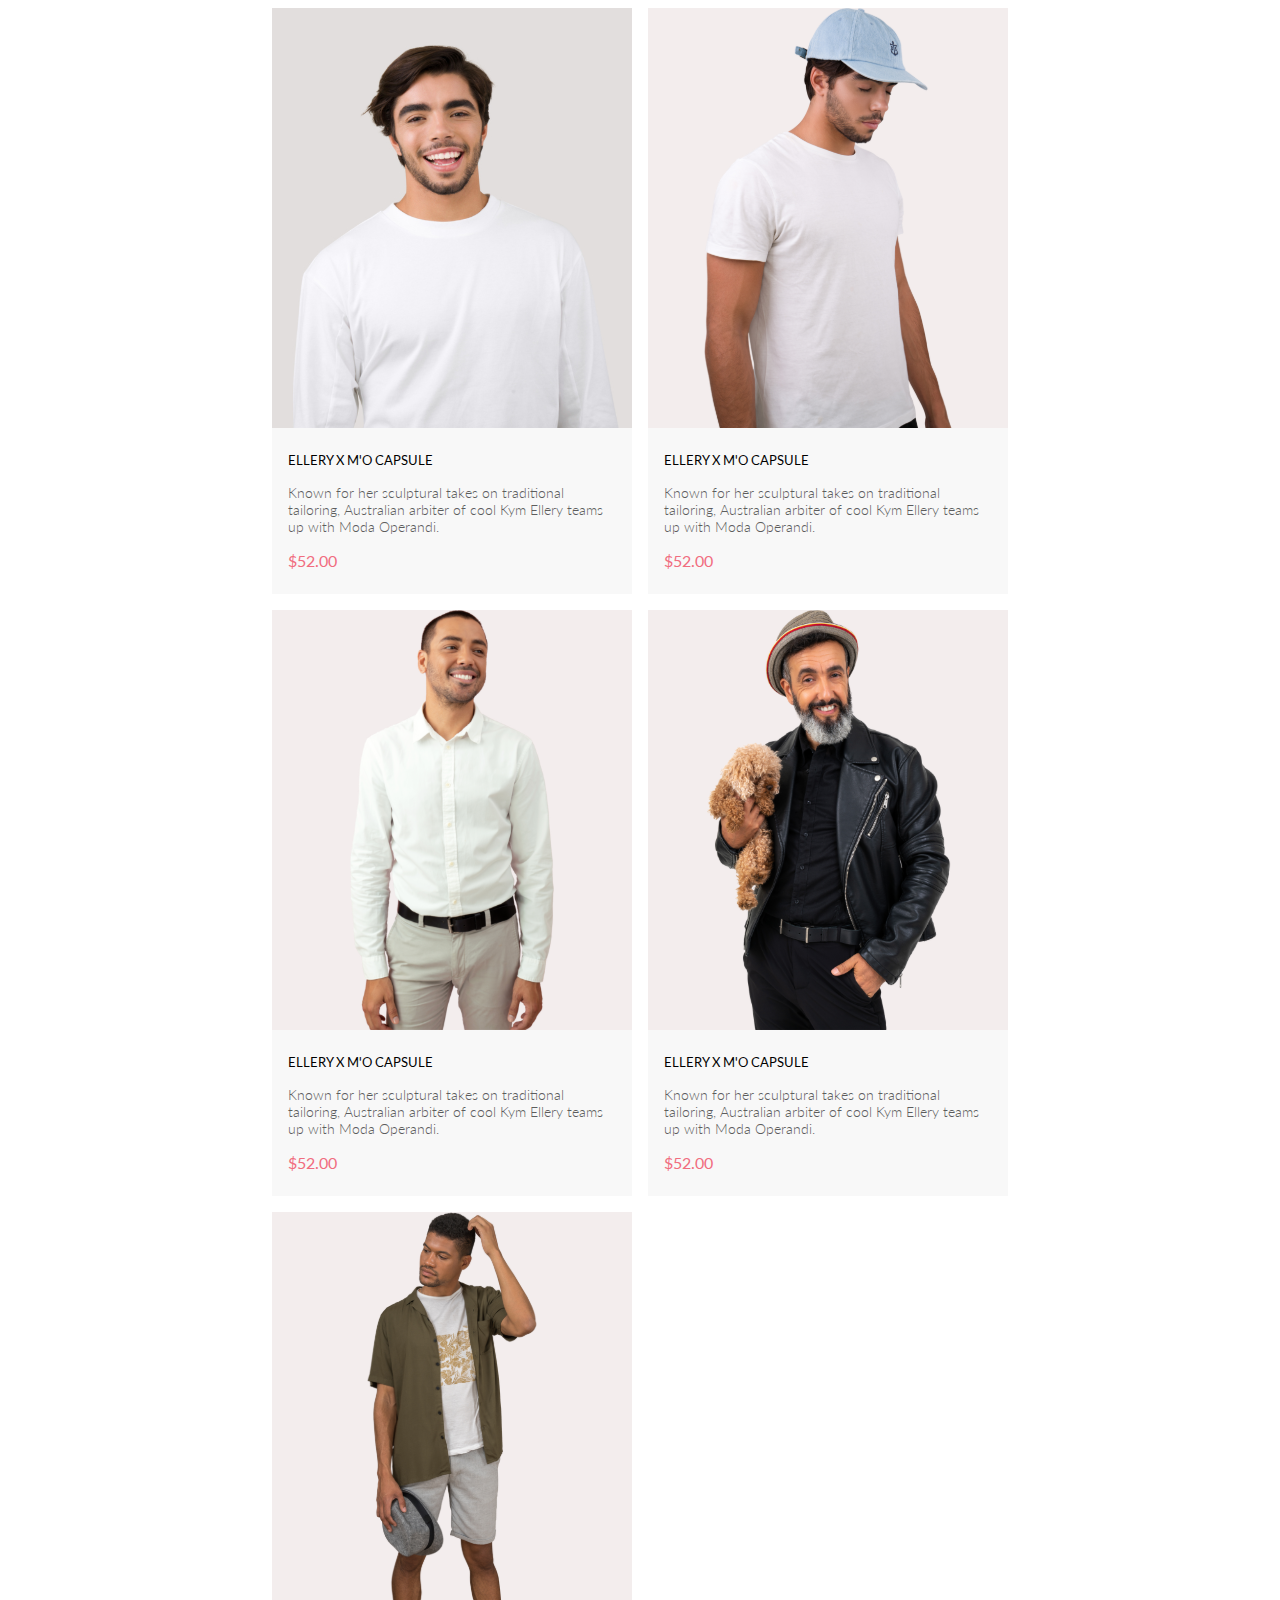
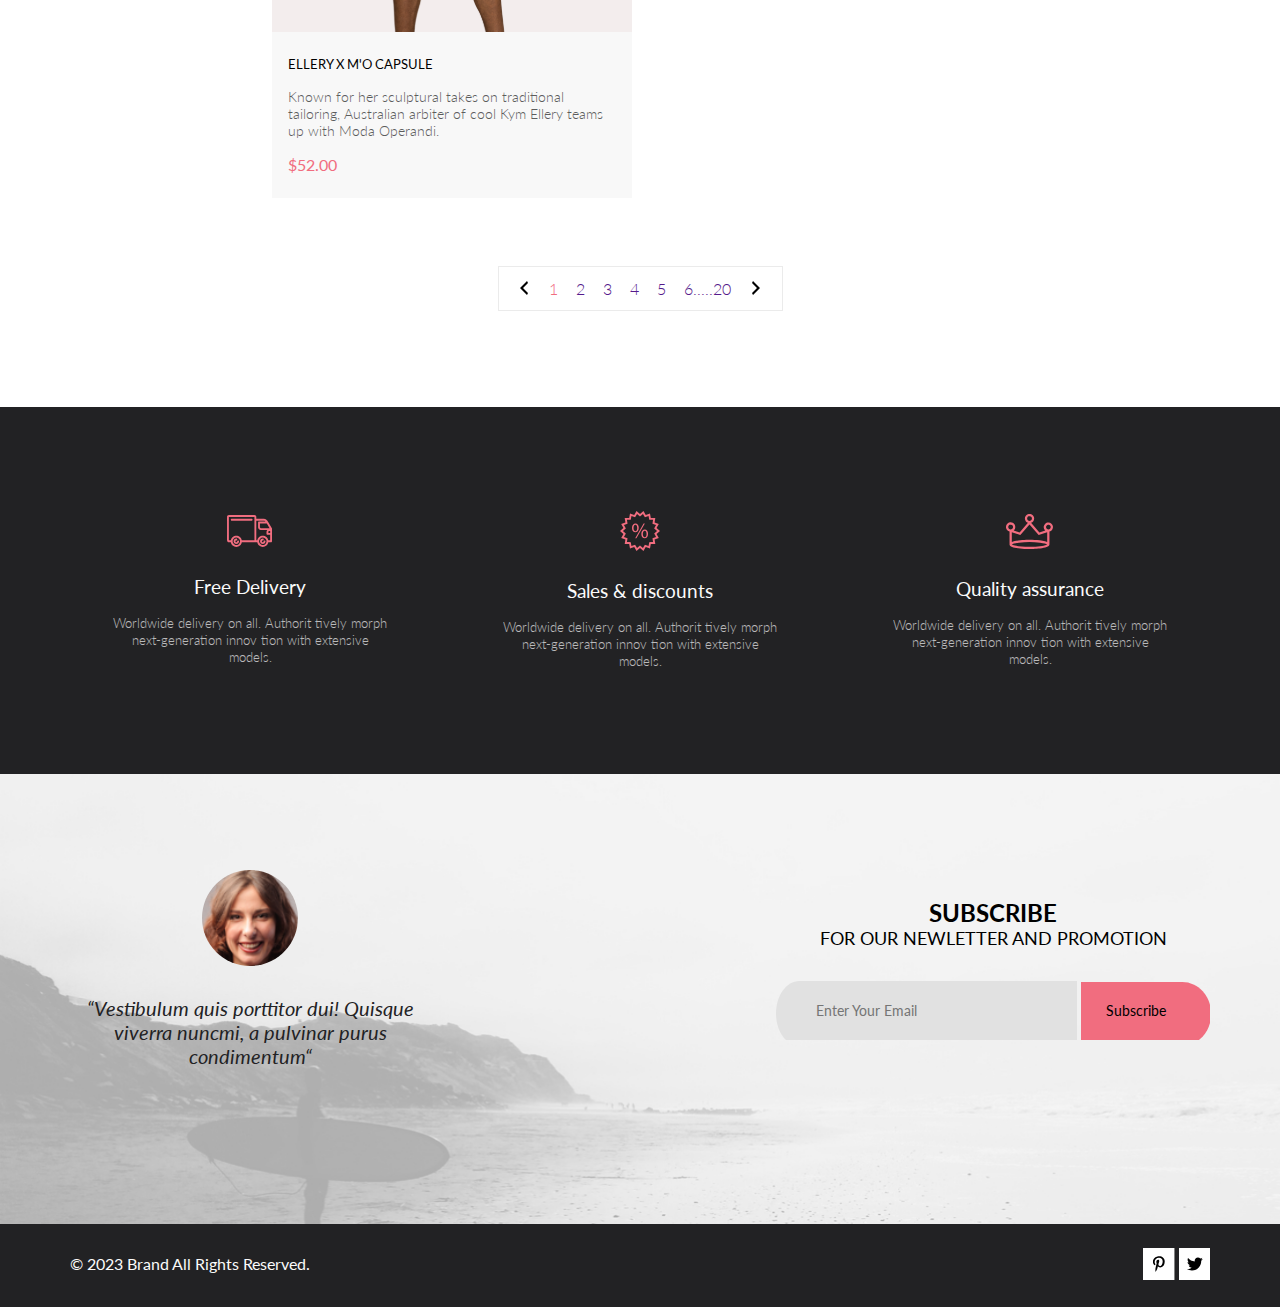
==== commit aeacd581: "add catalog" ====
--- a/catalog.html
+++ b/catalog.html
@@ -74,17 +74,8 @@
         </div>
         <div class="sort center">
             <details class="filter">
-                <summary class="filter__summary"><span class="filter__heading">FILTER</span><svg width="15.000000"
-                        height="10.000000" viewBox="0 0 15 10" fill="none" xmlns="http://www.w3.org/2000/svg"
-                        xmlns:xlink="http://www.w3.org/1999/xlink">
-                        <desc>
-                            Created with Pixso.
-                        </desc>
-                        <defs />
-                        <path id="Vector"
-                            d="M0.83 10L4.16 10C4.62 10 5 9.62 5 9.16C5 8.7 4.62 8.33 4.16 8.33L0.83 8.33C0.37 8.33 0 8.7 0 9.16C0 9.62 0.37 10 0.83 10ZM0 0.83C0 1.29 0.37 1.66 0.83 1.66L14.16 1.66C14.62 1.66 15 1.29 15 0.83C15 0.37 14.62 0 14.16 0L0.83 0C0.37 0 0 0.37 0 0.83ZM0.83 5.83L9.16 5.83C9.62 5.83 10 5.45 10 5C10 4.54 9.62 4.16 9.16 4.16L0.83 4.16C0.37 4.16 0 4.54 0 5C0 5.45 0.37 5.83 0.83 5.83Z"
-                            fill="#000000" fill-opacity="1.000000" fill-rule="nonzero" />
-                    </svg>
+                <summary class="filter__summary"><span class="filter__heading">FILTER</span>
+                    <div class="filter__svg"></div>
                 </summary>
                 <div class="filter__content">
                     <details open class="filter__item">
@@ -199,159 +190,21 @@
             </div>
         </div>
         <div class="products_content ">
-            <div class="products_box_content center">
-                <div class="products">
-                    <img class="product__img" src="img/products_img_1.svg" alt="products_img_1">
-                    <div class="products_text">
-                        <a href="#">
-                            <h3 class="products_box_subtitle">ELLERY X M'O CAPSULE</h3>
-                        </a>
-                        <p class="products_box_text">Known for her sculptural takes on traditional tailoring, Australian
-                            arbiter of cool Kym
-                            Ellery
-                            teams up with Moda Operandi.</p>
-                        <p class="price">$52.00</p>
-                    </div>
-                    <a href="#" class="add">
-                        <svg class="icons" width="27" height="25" viewBox="0 0 27 25" fill="none"
-                            xmlns="http://www.w3.org/2000/svg">
-                            <path
-                                d="M21.9509 23.2667H21.8386C21.2294 23.2667 20.7177 22.7671 20.6735 22.1294C20.629 21.4607 21.1175 20.8785 21.7626 20.8346C21.788 20.8329 21.8145 20.832 21.8405 20.832C22.4575 20.832 22.9743 21.3219 23.0201 21.9487C23.0319 22.1971 22.9914 22.5514 22.736 22.8439L22.73 22.8507L22.7242 22.8575C22.5275 23.0912 22.2607 23.2321 21.9509 23.2667ZM8.21887 23.2604C7.5683 23.2604 7.03906 22.7174 7.03906 22.05C7.03906 21.3832 7.5683 20.8406 8.21887 20.8406C8.86945 20.8406 9.39868 21.3832 9.39868 22.05C9.39868 22.7174 8.86945 23.2604 8.21887 23.2604Z"
-                                fill="white"></path>
-                            <path
-                                d="M21.876 22.2662C21.921 22.2549 21.9423 22.2339 21.96 22.2129C21.9678 22.2037 21.9756 22.1946 21.9835 22.1855C22.02 22.1438 22.0233 22.0553 22.0224 22.0105C22.0092 21.9044 21.9185 21.8315 21.8412 21.8315C21.8375 21.8315 21.8336 21.8317 21.8312 21.8318C21.7531 21.8372 21.6653 21.9409 21.6719 22.0625C21.6813 22.1793 21.7675 22.2662 21.8392 22.2662H21.876ZM8.21954 22.2599C8.31873 22.2599 8.39935 22.1655 8.39935 22.0496C8.39935 21.9341 8.31873 21.8401 8.21954 21.8401C8.12042 21.8401 8.03973 21.9341 8.03973 22.0496C8.03973 22.1655 8.12042 22.2599 8.21954 22.2599ZM21.9995 24.2662C21.9517 24.2662 21.8878 24.2662 21.8392 24.2662C20.7017 24.2662 19.7567 23.3545 19.6765 22.198C19.5964 20.9929 20.4937 19.9183 21.6953 19.8364C21.7441 19.8331 21.7928 19.8315 21.8412 19.8315C22.9799 19.8315 23.9413 20.7324 24.019 21.8884C24.0505 22.4915 23.8741 23.0612 23.4898 23.5012C23.1055 23.9575 22.5764 24.2177 21.9995 24.2662ZM8.21954 24.2599C7.01532 24.2599 6.03973 23.2709 6.03973 22.0496C6.03973 20.8291 7.01532 19.8401 8.21954 19.8401C9.42371 19.8401 10.3994 20.8291 10.3994 22.0496C10.3994 23.2709 9.42371 24.2599 8.21954 24.2599ZM21.1984 17.3938H9.13306C8.70013 17.3938 8.31586 17.1005 8.20331 16.6775L4.27753 2.24768H1.52173C0.993408 2.24768 0.560547 1.80859 0.560547 1.27039C0.560547 0.733032 0.993408 0.292969 1.52173 0.292969H4.99933C5.43134 0.292969 5.81561 0.586304 5.9281 1.01025L9.85394 15.4391H20.5576L24.1144 7.13379H12.2578C11.7286 7.13379 11.2957 6.69373 11.2957 6.15649C11.2957 5.61914 11.7286 5.17908 12.2578 5.17908H25.5886C25.9091 5.17908 26.2141 5.34192 26.3896 5.61914C26.566 5.89539 26.5984 6.23743 26.4697 6.547L22.0795 16.807C21.9193 17.1653 21.5827 17.3938 21.1984 17.3938Z"
-                                fill="white"></path>
-                            <path
-                                d="M21.876 22.2662C21.921 22.2549 21.9423 22.2339 21.96 22.2129C21.9678 22.2037 21.9756 22.1946 21.9835 22.1855C22.02 22.1438 22.0233 22.0553 22.0224 22.0105C22.0092 21.9044 21.9185 21.8315 21.8412 21.8315C21.8375 21.8315 21.8336 21.8317 21.8312 21.8318C21.7531 21.8372 21.6653 21.9409 21.6719 22.0625C21.6813 22.1793 21.7675 22.2662 21.8392 22.2662H21.876ZM8.21954 22.2599C8.31873 22.2599 8.39935 22.1655 8.39935 22.0496C8.39935 21.9341 8.31873 21.8401 8.21954 21.8401C8.12042 21.8401 8.03973 21.9341 8.03973 22.0496C8.03973 22.1655 8.12042 22.2599 8.21954 22.2599ZM21.9995 24.2662C21.9517 24.2662 21.8878 24.2662 21.8392 24.2662C20.7017 24.2662 19.7567 23.3545 19.6765 22.198C19.5964 20.9929 20.4937 19.9183 21.6953 19.8364C21.7441 19.8331 21.7928 19.8315 21.8412 19.8315C22.9799 19.8315 23.9413 20.7324 24.019 21.8884C24.0505 22.4915 23.8741 23.0612 23.4898 23.5012C23.1055 23.9575 22.5764 24.2177 21.9995 24.2662ZM8.21954 24.2599C7.01532 24.2599 6.03973 23.2709 6.03973 22.0496C6.03973 20.8291 7.01532 19.8401 8.21954 19.8401C9.42371 19.8401 10.3994 20.8291 10.3994 22.0496C10.3994 23.2709 9.42371 24.2599 8.21954 24.2599ZM21.1984 17.3938H9.13306C8.70013 17.3938 8.31586 17.1005 8.20331 16.6775L4.27753 2.24768H1.52173C0.993408 2.24768 0.560547 1.80859 0.560547 1.27039C0.560547 0.733032 0.993408 0.292969 1.52173 0.292969H4.99933C5.43134 0.292969 5.81561 0.586304 5.9281 1.01025L9.85394 15.4391H20.5576L24.1144 7.13379H12.2578C11.7286 7.13379 11.2957 6.69373 11.2957 6.15649C11.2957 5.61914 11.7286 5.17908 12.2578 5.17908H25.5886C25.9091 5.17908 26.2141 5.34192 26.3896 5.61914C26.566 5.89539 26.5984 6.23743 26.4697 6.547L22.0795 16.807C21.9193 17.1653 21.5827 17.3938 21.1984 17.3938Z"
-                                fill="white"></path>
-                        </svg>
-                        "Add to Cart"
-                    </a>
-                </div>
-                <div class="products">
-                    <img class="product_img_woman product__img" src="./img/img_catalog/img_catalog_2.svg"
-                        alt="img_catalog_2">
-                    <div class="products_text">
-                        <a href="#">
-                            <h3 class="products_box_subtitle">ELLERY X M'O CAPSULE</h3>
-                        </a>
-                        <p class="products_box_text">Known for her sculptural takes on traditional tailoring, Australian
-                            arbiter of cool Kym
-                            Ellery
-                            teams up with Moda Operandi.</p>
-                        <p class="price">$52.00</p>
-                    </div>
-                    <a href="#" class="add">
-                        <svg class="icons" width="27" height="25" viewBox="0 0 27 25" fill="none"
-                            xmlns="http://www.w3.org/2000/svg">
-                            <path
-                                d="M21.9509 23.2667H21.8386C21.2294 23.2667 20.7177 22.7671 20.6735 22.1294C20.629 21.4607 21.1175 20.8785 21.7626 20.8346C21.788 20.8329 21.8145 20.832 21.8405 20.832C22.4575 20.832 22.9743 21.3219 23.0201 21.9487C23.0319 22.1971 22.9914 22.5514 22.736 22.8439L22.73 22.8507L22.7242 22.8575C22.5275 23.0912 22.2607 23.2321 21.9509 23.2667ZM8.21887 23.2604C7.5683 23.2604 7.03906 22.7174 7.03906 22.05C7.03906 21.3832 7.5683 20.8406 8.21887 20.8406C8.86945 20.8406 9.39868 21.3832 9.39868 22.05C9.39868 22.7174 8.86945 23.2604 8.21887 23.2604Z"
-                                fill="white"></path>
-                            <path
-                                d="M21.876 22.2662C21.921 22.2549 21.9423 22.2339 21.96 22.2129C21.9678 22.2037 21.9756 22.1946 21.9835 22.1855C22.02 22.1438 22.0233 22.0553 22.0224 22.0105C22.0092 21.9044 21.9185 21.8315 21.8412 21.8315C21.8375 21.8315 21.8336 21.8317 21.8312 21.8318C21.7531 21.8372 21.6653 21.9409 21.6719 22.0625C21.6813 22.1793 21.7675 22.2662 21.8392 22.2662H21.876ZM8.21954 22.2599C8.31873 22.2599 8.39935 22.1655 8.39935 22.0496C8.39935 21.9341 8.31873 21.8401 8.21954 21.8401C8.12042 21.8401 8.03973 21.9341 8.03973 22.0496C8.03973 22.1655 8.12042 22.2599 8.21954 22.2599ZM21.9995 24.2662C21.9517 24.2662 21.8878 24.2662 21.8392 24.2662C20.7017 24.2662 19.7567 23.3545 19.6765 22.198C19.5964 20.9929 20.4937 19.9183 21.6953 19.8364C21.7441 19.8331 21.7928 19.8315 21.8412 19.8315C22.9799 19.8315 23.9413 20.7324 24.019 21.8884C24.0505 22.4915 23.8741 23.0612 23.4898 23.5012C23.1055 23.9575 22.5764 24.2177 21.9995 24.2662ZM8.21954 24.2599C7.01532 24.2599 6.03973 23.2709 6.03973 22.0496C6.03973 20.8291 7.01532 19.8401 8.21954 19.8401C9.42371 19.8401 10.3994 20.8291 10.3994 22.0496C10.3994 23.2709 9.42371 24.2599 8.21954 24.2599ZM21.1984 17.3938H9.13306C8.70013 17.3938 8.31586 17.1005 8.20331 16.6775L4.27753 2.24768H1.52173C0.993408 2.24768 0.560547 1.80859 0.560547 1.27039C0.560547 0.733032 0.993408 0.292969 1.52173 0.292969H4.99933C5.43134 0.292969 5.81561 0.586304 5.9281 1.01025L9.85394 15.4391H20.5576L24.1144 7.13379H12.2578C11.7286 7.13379 11.2957 6.69373 11.2957 6.15649C11.2957 5.61914 11.7286 5.17908 12.2578 5.17908H25.5886C25.9091 5.17908 26.2141 5.34192 26.3896 5.61914C26.566 5.89539 26.5984 6.23743 26.4697 6.547L22.0795 16.807C21.9193 17.1653 21.5827 17.3938 21.1984 17.3938Z"
-                                fill="white"></path>
-                            <path
-                                d="M21.876 22.2662C21.921 22.2549 21.9423 22.2339 21.96 22.2129C21.9678 22.2037 21.9756 22.1946 21.9835 22.1855C22.02 22.1438 22.0233 22.0553 22.0224 22.0105C22.0092 21.9044 21.9185 21.8315 21.8412 21.8315C21.8375 21.8315 21.8336 21.8317 21.8312 21.8318C21.7531 21.8372 21.6653 21.9409 21.6719 22.0625C21.6813 22.1793 21.7675 22.2662 21.8392 22.2662H21.876ZM8.21954 22.2599C8.31873 22.2599 8.39935 22.1655 8.39935 22.0496C8.39935 21.9341 8.31873 21.8401 8.21954 21.8401C8.12042 21.8401 8.03973 21.9341 8.03973 22.0496C8.03973 22.1655 8.12042 22.2599 8.21954 22.2599ZM21.9995 24.2662C21.9517 24.2662 21.8878 24.2662 21.8392 24.2662C20.7017 24.2662 19.7567 23.3545 19.6765 22.198C19.5964 20.9929 20.4937 19.9183 21.6953 19.8364C21.7441 19.8331 21.7928 19.8315 21.8412 19.8315C22.9799 19.8315 23.9413 20.7324 24.019 21.8884C24.0505 22.4915 23.8741 23.0612 23.4898 23.5012C23.1055 23.9575 22.5764 24.2177 21.9995 24.2662ZM8.21954 24.2599C7.01532 24.2599 6.03973 23.2709 6.03973 22.0496C6.03973 20.8291 7.01532 19.8401 8.21954 19.8401C9.42371 19.8401 10.3994 20.8291 10.3994 22.0496C10.3994 23.2709 9.42371 24.2599 8.21954 24.2599ZM21.1984 17.3938H9.13306C8.70013 17.3938 8.31586 17.1005 8.20331 16.6775L4.27753 2.24768H1.52173C0.993408 2.24768 0.560547 1.80859 0.560547 1.27039C0.560547 0.733032 0.993408 0.292969 1.52173 0.292969H4.99933C5.43134 0.292969 5.81561 0.586304 5.9281 1.01025L9.85394 15.4391H20.5576L24.1144 7.13379H12.2578C11.7286 7.13379 11.2957 6.69373 11.2957 6.15649C11.2957 5.61914 11.7286 5.17908 12.2578 5.17908H25.5886C25.9091 5.17908 26.2141 5.34192 26.3896 5.61914C26.566 5.89539 26.5984 6.23743 26.4697 6.547L22.0795 16.807C21.9193 17.1653 21.5827 17.3938 21.1984 17.3938Z"
-                                fill="white"></path>
-                        </svg>
-                        "Add to Cart"
-                    </a>
-                </div>
-                <div class="products_item">
-                    <img class="product__img" src="./img/products_img_3.svg" alt="products_img_3">
-                    <div class="products_text">
-                        <a href="#">
-                            <h3 class="products_box_subtitle">ELLERY X M'O CAPSULE</h3>
-                        </a>
-                        <p class="products_box_text">Known for her sculptural takes on traditional tailoring, Australian
-                            arbiter of cool Kym
-                            Ellery
-                            teams up with Moda Operandi.</p>
-                        <p class="price">$52.00</p>
-                    </div>
-                    <a href="#" class="add">
-                        <svg class="icons" width="27" height="25" viewBox="0 0 27 25" fill="none"
-                            xmlns="http://www.w3.org/2000/svg">
-                            <path
-                                d="M21.9509 23.2667H21.8386C21.2294 23.2667 20.7177 22.7671 20.6735 22.1294C20.629 21.4607 21.1175 20.8785 21.7626 20.8346C21.788 20.8329 21.8145 20.832 21.8405 20.832C22.4575 20.832 22.9743 21.3219 23.0201 21.9487C23.0319 22.1971 22.9914 22.5514 22.736 22.8439L22.73 22.8507L22.7242 22.8575C22.5275 23.0912 22.2607 23.2321 21.9509 23.2667ZM8.21887 23.2604C7.5683 23.2604 7.03906 22.7174 7.03906 22.05C7.03906 21.3832 7.5683 20.8406 8.21887 20.8406C8.86945 20.8406 9.39868 21.3832 9.39868 22.05C9.39868 22.7174 8.86945 23.2604 8.21887 23.2604Z"
-                                fill="white"></path>
-                            <path
-                                d="M21.876 22.2662C21.921 22.2549 21.9423 22.2339 21.96 22.2129C21.9678 22.2037 21.9756 22.1946 21.9835 22.1855C22.02 22.1438 22.0233 22.0553 22.0224 22.0105C22.0092 21.9044 21.9185 21.8315 21.8412 21.8315C21.8375 21.8315 21.8336 21.8317 21.8312 21.8318C21.7531 21.8372 21.6653 21.9409 21.6719 22.0625C21.6813 22.1793 21.7675 22.2662 21.8392 22.2662H21.876ZM8.21954 22.2599C8.31873 22.2599 8.39935 22.1655 8.39935 22.0496C8.39935 21.9341 8.31873 21.8401 8.21954 21.8401C8.12042 21.8401 8.03973 21.9341 8.03973 22.0496C8.03973 22.1655 8.12042 22.2599 8.21954 22.2599ZM21.9995 24.2662C21.9517 24.2662 21.8878 24.2662 21.8392 24.2662C20.7017 24.2662 19.7567 23.3545 19.6765 22.198C19.5964 20.9929 20.4937 19.9183 21.6953 19.8364C21.7441 19.8331 21.7928 19.8315 21.8412 19.8315C22.9799 19.8315 23.9413 20.7324 24.019 21.8884C24.0505 22.4915 23.8741 23.0612 23.4898 23.5012C23.1055 23.9575 22.5764 24.2177 21.9995 24.2662ZM8.21954 24.2599C7.01532 24.2599 6.03973 23.2709 6.03973 22.0496C6.03973 20.8291 7.01532 19.8401 8.21954 19.8401C9.42371 19.8401 10.3994 20.8291 10.3994 22.0496C10.3994 23.2709 9.42371 24.2599 8.21954 24.2599ZM21.1984 17.3938H9.13306C8.70013 17.3938 8.31586 17.1005 8.20331 16.6775L4.27753 2.24768H1.52173C0.993408 2.24768 0.560547 1.80859 0.560547 1.27039C0.560547 0.733032 0.993408 0.292969 1.52173 0.292969H4.99933C5.43134 0.292969 5.81561 0.586304 5.9281 1.01025L9.85394 15.4391H20.5576L24.1144 7.13379H12.2578C11.7286 7.13379 11.2957 6.69373 11.2957 6.15649C11.2957 5.61914 11.7286 5.17908 12.2578 5.17908H25.5886C25.9091 5.17908 26.2141 5.34192 26.3896 5.61914C26.566 5.89539 26.5984 6.23743 26.4697 6.547L22.0795 16.807C21.9193 17.1653 21.5827 17.3938 21.1984 17.3938Z"
-                                fill="white"></path>
-                            <path
-                                d="M21.876 22.2662C21.921 22.2549 21.9423 22.2339 21.96 22.2129C21.9678 22.2037 21.9756 22.1946 21.9835 22.1855C22.02 22.1438 22.0233 22.0553 22.0224 22.0105C22.0092 21.9044 21.9185 21.8315 21.8412 21.8315C21.8375 21.8315 21.8336 21.8317 21.8312 21.8318C21.7531 21.8372 21.6653 21.9409 21.6719 22.0625C21.6813 22.1793 21.7675 22.2662 21.8392 22.2662H21.876ZM8.21954 22.2599C8.31873 22.2599 8.39935 22.1655 8.39935 22.0496C8.39935 21.9341 8.31873 21.8401 8.21954 21.8401C8.12042 21.8401 8.03973 21.9341 8.03973 22.0496C8.03973 22.1655 8.12042 22.2599 8.21954 22.2599ZM21.9995 24.2662C21.9517 24.2662 21.8878 24.2662 21.8392 24.2662C20.7017 24.2662 19.7567 23.3545 19.6765 22.198C19.5964 20.9929 20.4937 19.9183 21.6953 19.8364C21.7441 19.8331 21.7928 19.8315 21.8412 19.8315C22.9799 19.8315 23.9413 20.7324 24.019 21.8884C24.0505 22.4915 23.8741 23.0612 23.4898 23.5012C23.1055 23.9575 22.5764 24.2177 21.9995 24.2662ZM8.21954 24.2599C7.01532 24.2599 6.03973 23.2709 6.03973 22.0496C6.03973 20.8291 7.01532 19.8401 8.21954 19.8401C9.42371 19.8401 10.3994 20.8291 10.3994 22.0496C10.3994 23.2709 9.42371 24.2599 8.21954 24.2599ZM21.1984 17.3938H9.13306C8.70013 17.3938 8.31586 17.1005 8.20331 16.6775L4.27753 2.24768H1.52173C0.993408 2.24768 0.560547 1.80859 0.560547 1.27039C0.560547 0.733032 0.993408 0.292969 1.52173 0.292969H4.99933C5.43134 0.292969 5.81561 0.586304 5.9281 1.01025L9.85394 15.4391H20.5576L24.1144 7.13379H12.2578C11.7286 7.13379 11.2957 6.69373 11.2957 6.15649C11.2957 5.61914 11.7286 5.17908 12.2578 5.17908H25.5886C25.9091 5.17908 26.2141 5.34192 26.3896 5.61914C26.566 5.89539 26.5984 6.23743 26.4697 6.547L22.0795 16.807C21.9193 17.1653 21.5827 17.3938 21.1984 17.3938Z"
-                                fill="white"></path>
-                        </svg>
-                        "Add to Cart"
-                    </a>
-                </div>
-                <div class="products">
-                    <img class="product__img" src="./img/products_img_4.svg" alt="products_img_4">
-                    <div class="products_text">
-                        <a href="#">
-                            <h3 class="products_box_subtitle">ELLERY X M'O CAPSULE</h3>
-                        </a>
-                        <p class="products_box_text">Known for her sculptural takes on traditional tailoring, Australian
-                            arbiter of cool Kym
-                            Ellery
-                            teams up with Moda Operandi.</p>
-                        <p class="price">$52.00</p>
-                    </div>
-                    <a href="#" class="add">
-                        <svg class="icons" width="27" height="25" viewBox="0 0 27 25" fill="none"
-                            xmlns="http://www.w3.org/2000/svg">
-                            <path
-                                d="M21.9509 23.2667H21.8386C21.2294 23.2667 20.7177 22.7671 20.6735 22.1294C20.629 21.4607 21.1175 20.8785 21.7626 20.8346C21.788 20.8329 21.8145 20.832 21.8405 20.832C22.4575 20.832 22.9743 21.3219 23.0201 21.9487C23.0319 22.1971 22.9914 22.5514 22.736 22.8439L22.73 22.8507L22.7242 22.8575C22.5275 23.0912 22.2607 23.2321 21.9509 23.2667ZM8.21887 23.2604C7.5683 23.2604 7.03906 22.7174 7.03906 22.05C7.03906 21.3832 7.5683 20.8406 8.21887 20.8406C8.86945 20.8406 9.39868 21.3832 9.39868 22.05C9.39868 22.7174 8.86945 23.2604 8.21887 23.2604Z"
-                                fill="white"></path>
-                            <path
-                                d="M21.876 22.2662C21.921 22.2549 21.9423 22.2339 21.96 22.2129C21.9678 22.2037 21.9756 22.1946 21.9835 22.1855C22.02 22.1438 22.0233 22.0553 22.0224 22.0105C22.0092 21.9044 21.9185 21.8315 21.8412 21.8315C21.8375 21.8315 21.8336 21.8317 21.8312 21.8318C21.7531 21.8372 21.6653 21.9409 21.6719 22.0625C21.6813 22.1793 21.7675 22.2662 21.8392 22.2662H21.876ZM8.21954 22.2599C8.31873 22.2599 8.39935 22.1655 8.39935 22.0496C8.39935 21.9341 8.31873 21.8401 8.21954 21.8401C8.12042 21.8401 8.03973 21.9341 8.03973 22.0496C8.03973 22.1655 8.12042 22.2599 8.21954 22.2599ZM21.9995 24.2662C21.9517 24.2662 21.8878 24.2662 21.8392 24.2662C20.7017 24.2662 19.7567 23.3545 19.6765 22.198C19.5964 20.9929 20.4937 19.9183 21.6953 19.8364C21.7441 19.8331 21.7928 19.8315 21.8412 19.8315C22.9799 19.8315 23.9413 20.7324 24.019 21.8884C24.0505 22.4915 23.8741 23.0612 23.4898 23.5012C23.1055 23.9575 22.5764 24.2177 21.9995 24.2662ZM8.21954 24.2599C7.01532 24.2599 6.03973 23.2709 6.03973 22.0496C6.03973 20.8291 7.01532 19.8401 8.21954 19.8401C9.42371 19.8401 10.3994 20.8291 10.3994 22.0496C10.3994 23.2709 9.42371 24.2599 8.21954 24.2599ZM21.1984 17.3938H9.13306C8.70013 17.3938 8.31586 17.1005 8.20331 16.6775L4.27753 2.24768H1.52173C0.993408 2.24768 0.560547 1.80859 0.560547 1.27039C0.560547 0.733032 0.993408 0.292969 1.52173 0.292969H4.99933C5.43134 0.292969 5.81561 0.586304 5.9281 1.01025L9.85394 15.4391H20.5576L24.1144 7.13379H12.2578C11.7286 7.13379 11.2957 6.69373 11.2957 6.15649C11.2957 5.61914 11.7286 5.17908 12.2578 5.17908H25.5886C25.9091 5.17908 26.2141 5.34192 26.3896 5.61914C26.566 5.89539 26.5984 6.23743 26.4697 6.547L22.0795 16.807C21.9193 17.1653 21.5827 17.3938 21.1984 17.3938Z"
-                                fill="white"></path>
-                            <path
-                                d="M21.876 22.2662C21.921 22.2549 21.9423 22.2339 21.96 22.2129C21.9678 22.2037 21.9756 22.1946 21.9835 22.1855C22.02 22.1438 22.0233 22.0553 22.0224 22.0105C22.0092 21.9044 21.9185 21.8315 21.8412 21.8315C21.8375 21.8315 21.8336 21.8317 21.8312 21.8318C21.7531 21.8372 21.6653 21.9409 21.6719 22.0625C21.6813 22.1793 21.7675 22.2662 21.8392 22.2662H21.876ZM8.21954 22.2599C8.31873 22.2599 8.39935 22.1655 8.39935 22.0496C8.39935 21.9341 8.31873 21.8401 8.21954 21.8401C8.12042 21.8401 8.03973 21.9341 8.03973 22.0496C8.03973 22.1655 8.12042 22.2599 8.21954 22.2599ZM21.9995 24.2662C21.9517 24.2662 21.8878 24.2662 21.8392 24.2662C20.7017 24.2662 19.7567 23.3545 19.6765 22.198C19.5964 20.9929 20.4937 19.9183 21.6953 19.8364C21.7441 19.8331 21.7928 19.8315 21.8412 19.8315C22.9799 19.8315 23.9413 20.7324 24.019 21.8884C24.0505 22.4915 23.8741 23.0612 23.4898 23.5012C23.1055 23.9575 22.5764 24.2177 21.9995 24.2662ZM8.21954 24.2599C7.01532 24.2599 6.03973 23.2709 6.03973 22.0496C6.03973 20.8291 7.01532 19.8401 8.21954 19.8401C9.42371 19.8401 10.3994 20.8291 10.3994 22.0496C10.3994 23.2709 9.42371 24.2599 8.21954 24.2599ZM21.1984 17.3938H9.13306C8.70013 17.3938 8.31586 17.1005 8.20331 16.6775L4.27753 2.24768H1.52173C0.993408 2.24768 0.560547 1.80859 0.560547 1.27039C0.560547 0.733032 0.993408 0.292969 1.52173 0.292969H4.99933C5.43134 0.292969 5.81561 0.586304 5.9281 1.01025L9.85394 15.4391H20.5576L24.1144 7.13379H12.2578C11.7286 7.13379 11.2957 6.69373 11.2957 6.15649C11.2957 5.61914 11.7286 5.17908 12.2578 5.17908H25.5886C25.9091 5.17908 26.2141 5.34192 26.3896 5.61914C26.566 5.89539 26.5984 6.23743 26.4697 6.547L22.0795 16.807C21.9193 17.1653 21.5827 17.3938 21.1984 17.3938Z"
-                                fill="white"></path>
-                        </svg>
-                        "Add to Cart"
-                    </a>
-                </div>
-                <div class="products">
-                    <img class="product__img" src="./img/img_catalog/img_catalog_5.svg" alt="img_catalog">
-                    <div class="products_text">
-                        <a href="#">
-                            <h3 class="products_box_subtitle">ELLERY X M'O CAPSULE</h3>
-                        </a>
-                        <p class="products_box_text">Known for her sculptural takes on traditional tailoring, Australian
-                            arbiter of cool Kym
-                            Ellery
-                            teams up with Moda Operandi.</p>
-                        <p class="price">$52.00</p>
-                    </div>
-                    <a href="#" class="add">
-                        <svg class="icons" width="27" height="25" viewBox="0 0 27 25" fill="none"
-                            xmlns="http://www.w3.org/2000/svg">
-                            <path
-                                d="M21.9509 23.2667H21.8386C21.2294 23.2667 20.7177 22.7671 20.6735 22.1294C20.629 21.4607 21.1175 20.8785 21.7626 20.8346C21.788 20.8329 21.8145 20.832 21.8405 20.832C22.4575 20.832 22.9743 21.3219 23.0201 21.9487C23.0319 22.1971 22.9914 22.5514 22.736 22.8439L22.73 22.8507L22.7242 22.8575C22.5275 23.0912 22.2607 23.2321 21.9509 23.2667ZM8.21887 23.2604C7.5683 23.2604 7.03906 22.7174 7.03906 22.05C7.03906 21.3832 7.5683 20.8406 8.21887 20.8406C8.86945 20.8406 9.39868 21.3832 9.39868 22.05C9.39868 22.7174 8.86945 23.2604 8.21887 23.2604Z"
-                                fill="white"></path>
-                            <path
-                                d="M21.876 22.2662C21.921 22.2549 21.9423 22.2339 21.96 22.2129C21.9678 22.2037 21.9756 22.1946 21.9835 22.1855C22.02 22.1438 22.0233 22.0553 22.0224 22.0105C22.0092 21.9044 21.9185 21.8315 21.8412 21.8315C21.8375 21.8315 21.8336 21.8317 21.8312 21.8318C21.7531 21.8372 21.6653 21.9409 21.6719 22.0625C21.6813 22.1793 21.7675 22.2662 21.8392 22.2662H21.876ZM8.21954 22.2599C8.31873 22.2599 8.39935 22.1655 8.39935 22.0496C8.39935 21.9341 8.31873 21.8401 8.21954 21.8401C8.12042 21.8401 8.03973 21.9341 8.03973 22.0496C8.03973 22.1655 8.12042 22.2599 8.21954 22.2599ZM21.9995 24.2662C21.9517 24.2662 21.8878 24.2662 21.8392 24.2662C20.7017 24.2662 19.7567 23.3545 19.6765 22.198C19.5964 20.9929 20.4937 19.9183 21.6953 19.8364C21.7441 19.8331 21.7928 19.8315 21.8412 19.8315C22.9799 19.8315 23.9413 20.7324 24.019 21.8884C24.0505 22.4915 23.8741 23.0612 23.4898 23.5012C23.1055 23.9575 22.5764 24.2177 21.9995 24.2662ZM8.21954 24.2599C7.01532 24.2599 6.03973 23.2709 6.03973 22.0496C6.03973 20.8291 7.01532 19.8401 8.21954 19.8401C9.42371 19.8401 10.3994 20.8291 10.3994 22.0496C10.3994 23.2709 9.42371 24.2599 8.21954 24.2599ZM21.1984 17.3938H9.13306C8.70013 17.3938 8.31586 17.1005 8.20331 16.6775L4.27753 2.24768H1.52173C0.993408 2.24768 0.560547 1.80859 0.560547 1.27039C0.560547 0.733032 0.993408 0.292969 1.52173 0.292969H4.99933C5.43134 0.292969 5.81561 0.586304 5.9281 1.01025L9.85394 15.4391H20.5576L24.1144 7.13379H12.2578C11.7286 7.13379 11.2957 6.69373 11.2957 6.15649C11.2957 5.61914 11.7286 5.17908 12.2578 5.17908H25.5886C25.9091 5.17908 26.2141 5.34192 26.3896 5.61914C26.566 5.89539 26.5984 6.23743 26.4697 6.547L22.0795 16.807C21.9193 17.1653 21.5827 17.3938 21.1984 17.3938Z"
-                                fill="white"></path>
-                            <path
-                                d="M21.876 22.2662C21.921 22.2549 21.9423 22.2339 21.96 22.2129C21.9678 22.2037 21.9756 22.1946 21.9835 22.1855C22.02 22.1438 22.0233 22.0553 22.0224 22.0105C22.0092 21.9044 21.9185 21.8315 21.8412 21.8315C21.8375 21.8315 21.8336 21.8317 21.8312 21.8318C21.7531 21.8372 21.6653 21.9409 21.6719 22.0625C21.6813 22.1793 21.7675 22.2662 21.8392 22.2662H21.876ZM8.21954 22.2599C8.31873 22.2599 8.39935 22.1655 8.39935 22.0496C8.39935 21.9341 8.31873 21.8401 8.21954 21.8401C8.12042 21.8401 8.03973 21.9341 8.03973 22.0496C8.03973 22.1655 8.12042 22.2599 8.21954 22.2599ZM21.9995 24.2662C21.9517 24.2662 21.8878 24.2662 21.8392 24.2662C20.7017 24.2662 19.7567 23.3545 19.6765 22.198C19.5964 20.9929 20.4937 19.9183 21.6953 19.8364C21.7441 19.8331 21.7928 19.8315 21.8412 19.8315C22.9799 19.8315 23.9413 20.7324 24.019 21.8884C24.0505 22.4915 23.8741 23.0612 23.4898 23.5012C23.1055 23.9575 22.5764 24.2177 21.9995 24.2662ZM8.21954 24.2599C7.01532 24.2599 6.03973 23.2709 6.03973 22.0496C6.03973 20.8291 7.01532 19.8401 8.21954 19.8401C9.42371 19.8401 10.3994 20.8291 10.3994 22.0496C10.3994 23.2709 9.42371 24.2599 8.21954 24.2599ZM21.1984 17.3938H9.13306C8.70013 17.3938 8.31586 17.1005 8.20331 16.6775L4.27753 2.24768H1.52173C0.993408 2.24768 0.560547 1.80859 0.560547 1.27039C0.560547 0.733032 0.993408 0.292969 1.52173 0.292969H4.99933C5.43134 0.292969 5.81561 0.586304 5.9281 1.01025L9.85394 15.4391H20.5576L24.1144 7.13379H12.2578C11.7286 7.13379 11.2957 6.69373 11.2957 6.15649C11.2957 5.61914 11.7286 5.17908 12.2578 5.17908H25.5886C25.9091 5.17908 26.2141 5.34192 26.3896 5.61914C26.566 5.89539 26.5984 6.23743 26.4697 6.547L22.0795 16.807C21.9193 17.1653 21.5827 17.3938 21.1984 17.3938Z"
-                                fill="white"></path>
-                        </svg>
-                        "Add to Cart"
-                    </a>
-                </div>
-                <div class="products">
-                    <img class="product__img" src="./img/img_catalog/img_catalog_6.svg" alt="img_catalog_6">
-                    <div class="products_text">
-                        <a href="">
-                            <h3 class="products_box_subtitle">ELLERY X M'O CAPSULE</h3>
-                        </a>
-                        <p class="products_box_text">Known for her sculptural takes on traditional tailoring, Australian
-                            arbiter of cool Kym
-                            Ellery
-                            teams up with Moda Operandi.</p>
-                        <p class="price">$52.00</p>
+            <div class="products_wrapper">
+                <div class="products_box_content center">
+                    <div class="products">
+                        <img class="product__img" src="img/products_img_1.svg" alt="products_img_1">
+                        <div class="products_text">
+                            <a href="#">
+                                <h3 class="products_box_subtitle">ELLERY X M'O CAPSULE</h3>
+                            </a>
+                            <p class="products_box_text">Known for her sculptural takes on traditional tailoring,
+                                Australian
+                                arbiter of cool Kym
+                                Ellery
+                                teams up with Moda Operandi.</p>
+                            <p class="price">$52.00</p>
+                        </div>
                         <a href="#" class="add">
                             <svg class="icons" width="27" height="25" viewBox="0 0 27 25" fill="none"
                                 xmlns="http://www.w3.org/2000/svg">
@@ -368,18 +221,20 @@
                             "Add to Cart"
                         </a>
                     </div>
-                </div>
-                <div class="products">
-                    <img class="product__img" src="./img/img_catalog/img_catalog_7.svg" alt="img_catalog_7">
-                    <div class="products_text">
-                        <a href="#">
-                            <h3 class="products_box_subtitle">ELLERY X M'O CAPSULE</h3>
-                        </a>
-                        <p class="products_box_text">Known for her sculptural takes on traditional tailoring, Australian
-                            arbiter of cool Kym
-                            Ellery
-                            teams up with Moda Operandi.</p>
-                        <p class="price">$52.00</p>
+                    <div class="products">
+                        <img class="product_img_woman product__img" src="./img/img_catalog/img_catalog_2.svg"
+                            alt="img_catalog_2">
+                        <div class="products_text">
+                            <a href="#">
+                                <h3 class="products_box_subtitle">ELLERY X M'O CAPSULE</h3>
+                            </a>
+                            <p class="products_box_text">Known for her sculptural takes on traditional tailoring,
+                                Australian
+                                arbiter of cool Kym
+                                Ellery
+                                teams up with Moda Operandi.</p>
+                            <p class="price">$52.00</p>
+                        </div>
                         <a href="#" class="add">
                             <svg class="icons" width="27" height="25" viewBox="0 0 27 25" fill="none"
                                 xmlns="http://www.w3.org/2000/svg">
@@ -396,18 +251,19 @@
                             "Add to Cart"
                         </a>
                     </div>
-                </div>
-                <div class="products">
-                    <img class="product__img" src="./img/img_catalog/img_catalog_8.svg" alt="img_catalog_8">
-                    <div class="products_text">
-                        <a href="#">
-                            <h3 class="products_box_subtitle">ELLERY X M'O CAPSULE</h3>
-                        </a>
-                        <p class="products_box_text">Known for her sculptural takes on traditional tailoring, Australian
-                            arbiter of cool Kym
-                            Ellery
-                            teams up with Moda Operandi.</p>
-                        <p class="price">$52.00</p>
+                    <div class="products_item">
+                        <img class="product__img" src="./img/products_img_3.svg" alt="products_img_3">
+                        <div class="products_text">
+                            <a href="#">
+                                <h3 class="products_box_subtitle">ELLERY X M'O CAPSULE</h3>
+                            </a>
+                            <p class="products_box_text">Known for her sculptural takes on traditional tailoring,
+                                Australian
+                                arbiter of cool Kym
+                                Ellery
+                                teams up with Moda Operandi.</p>
+                            <p class="price">$52.00</p>
+                        </div>
                         <a href="#" class="add">
                             <svg class="icons" width="27" height="25" viewBox="0 0 27 25" fill="none"
                                 xmlns="http://www.w3.org/2000/svg">
@@ -424,18 +280,19 @@
                             "Add to Cart"
                         </a>
                     </div>
-                </div>
-                <div class="products">
-                    <img class="product__img" src="./img/img_catalog/img_catalog_9.svg" alt="img_catalog_9">
-                    <div class="products_text">
-                        <a href="">
-                            <h3 class="products_box_subtitle">ELLERY X M'O CAPSULE</h3>
-                        </a>
-                        <p class="products_box_text">Known for her sculptural takes on traditional tailoring, Australian
-                            arbiter of cool Kym
-                            Ellery
-                            teams up with Moda Operandi.</p>
-                        <p class="price">$52.00</p>
+                    <div class="products">
+                        <img class="product__img" src="./img/products_img_4.svg" alt="products_img_4">
+                        <div class="products_text">
+                            <a href="#">
+                                <h3 class="products_box_subtitle">ELLERY X M'O CAPSULE</h3>
+                            </a>
+                            <p class="products_box_text">Known for her sculptural takes on traditional tailoring,
+                                Australian
+                                arbiter of cool Kym
+                                Ellery
+                                teams up with Moda Operandi.</p>
+                            <p class="price">$52.00</p>
+                        </div>
                         <a href="#" class="add">
                             <svg class="icons" width="27" height="25" viewBox="0 0 27 25" fill="none"
                                 xmlns="http://www.w3.org/2000/svg">
@@ -452,8 +309,155 @@
                             "Add to Cart"
                         </a>
                     </div>
-                </div>
-            </div>
+                    <div class="products">
+                        <img class="product__img" src="./img/img_catalog/img_catalog_5.svg" alt="img_catalog">
+                        <div class="products_text">
+                            <a href="#">
+                                <h3 class="products_box_subtitle">ELLERY X M'O CAPSULE</h3>
+                            </a>
+                            <p class="products_box_text">Known for her sculptural takes on traditional tailoring,
+                                Australian
+                                arbiter of cool Kym
+                                Ellery
+                                teams up with Moda Operandi.</p>
+                            <p class="price">$52.00</p>
+                        </div>
+                        <a href="#" class="add">
+                            <svg class="icons" width="27" height="25" viewBox="0 0 27 25" fill="none"
+                                xmlns="http://www.w3.org/2000/svg">
+                                <path
+                                    d="M21.9509 23.2667H21.8386C21.2294 23.2667 20.7177 22.7671 20.6735 22.1294C20.629 21.4607 21.1175 20.8785 21.7626 20.8346C21.788 20.8329 21.8145 20.832 21.8405 20.832C22.4575 20.832 22.9743 21.3219 23.0201 21.9487C23.0319 22.1971 22.9914 22.5514 22.736 22.8439L22.73 22.8507L22.7242 22.8575C22.5275 23.0912 22.2607 23.2321 21.9509 23.2667ZM8.21887 23.2604C7.5683 23.2604 7.03906 22.7174 7.03906 22.05C7.03906 21.3832 7.5683 20.8406 8.21887 20.8406C8.86945 20.8406 9.39868 21.3832 9.39868 22.05C9.39868 22.7174 8.86945 23.2604 8.21887 23.2604Z"
+                                    fill="white"></path>
+                                <path
+                                    d="M21.876 22.2662C21.921 22.2549 21.9423 22.2339 21.96 22.2129C21.9678 22.2037 21.9756 22.1946 21.9835 22.1855C22.02 22.1438 22.0233 22.0553 22.0224 22.0105C22.0092 21.9044 21.9185 21.8315 21.8412 21.8315C21.8375 21.8315 21.8336 21.8317 21.8312 21.8318C21.7531 21.8372 21.6653 21.9409 21.6719 22.0625C21.6813 22.1793 21.7675 22.2662 21.8392 22.2662H21.876ZM8.21954 22.2599C8.31873 22.2599 8.39935 22.1655 8.39935 22.0496C8.39935 21.9341 8.31873 21.8401 8.21954 21.8401C8.12042 21.8401 8.03973 21.9341 8.03973 22.0496C8.03973 22.1655 8.12042 22.2599 8.21954 22.2599ZM21.9995 24.2662C21.9517 24.2662 21.8878 24.2662 21.8392 24.2662C20.7017 24.2662 19.7567 23.3545 19.6765 22.198C19.5964 20.9929 20.4937 19.9183 21.6953 19.8364C21.7441 19.8331 21.7928 19.8315 21.8412 19.8315C22.9799 19.8315 23.9413 20.7324 24.019 21.8884C24.0505 22.4915 23.8741 23.0612 23.4898 23.5012C23.1055 23.9575 22.5764 24.2177 21.9995 24.2662ZM8.21954 24.2599C7.01532 24.2599 6.03973 23.2709 6.03973 22.0496C6.03973 20.8291 7.01532 19.8401 8.21954 19.8401C9.42371 19.8401 10.3994 20.8291 10.3994 22.0496C10.3994 23.2709 9.42371 24.2599 8.21954 24.2599ZM21.1984 17.3938H9.13306C8.70013 17.3938 8.31586 17.1005 8.20331 16.6775L4.27753 2.24768H1.52173C0.993408 2.24768 0.560547 1.80859 0.560547 1.27039C0.560547 0.733032 0.993408 0.292969 1.52173 0.292969H4.99933C5.43134 0.292969 5.81561 0.586304 5.9281 1.01025L9.85394 15.4391H20.5576L24.1144 7.13379H12.2578C11.7286 7.13379 11.2957 6.69373 11.2957 6.15649C11.2957 5.61914 11.7286 5.17908 12.2578 5.17908H25.5886C25.9091 5.17908 26.2141 5.34192 26.3896 5.61914C26.566 5.89539 26.5984 6.23743 26.4697 6.547L22.0795 16.807C21.9193 17.1653 21.5827 17.3938 21.1984 17.3938Z"
+                                    fill="white"></path>
+                                <path
+                                    d="M21.876 22.2662C21.921 22.2549 21.9423 22.2339 21.96 22.2129C21.9678 22.2037 21.9756 22.1946 21.9835 22.1855C22.02 22.1438 22.0233 22.0553 22.0224 22.0105C22.0092 21.9044 21.9185 21.8315 21.8412 21.8315C21.8375 21.8315 21.8336 21.8317 21.8312 21.8318C21.7531 21.8372 21.6653 21.9409 21.6719 22.0625C21.6813 22.1793 21.7675 22.2662 21.8392 22.2662H21.876ZM8.21954 22.2599C8.31873 22.2599 8.39935 22.1655 8.39935 22.0496C8.39935 21.9341 8.31873 21.8401 8.21954 21.8401C8.12042 21.8401 8.03973 21.9341 8.03973 22.0496C8.03973 22.1655 8.12042 22.2599 8.21954 22.2599ZM21.9995 24.2662C21.9517 24.2662 21.8878 24.2662 21.8392 24.2662C20.7017 24.2662 19.7567 23.3545 19.6765 22.198C19.5964 20.9929 20.4937 19.9183 21.6953 19.8364C21.7441 19.8331 21.7928 19.8315 21.8412 19.8315C22.9799 19.8315 23.9413 20.7324 24.019 21.8884C24.0505 22.4915 23.8741 23.0612 23.4898 23.5012C23.1055 23.9575 22.5764 24.2177 21.9995 24.2662ZM8.21954 24.2599C7.01532 24.2599 6.03973 23.2709 6.03973 22.0496C6.03973 20.8291 7.01532 19.8401 8.21954 19.8401C9.42371 19.8401 10.3994 20.8291 10.3994 22.0496C10.3994 23.2709 9.42371 24.2599 8.21954 24.2599ZM21.1984 17.3938H9.13306C8.70013 17.3938 8.31586 17.1005 8.20331 16.6775L4.27753 2.24768H1.52173C0.993408 2.24768 0.560547 1.80859 0.560547 1.27039C0.560547 0.733032 0.993408 0.292969 1.52173 0.292969H4.99933C5.43134 0.292969 5.81561 0.586304 5.9281 1.01025L9.85394 15.4391H20.5576L24.1144 7.13379H12.2578C11.7286 7.13379 11.2957 6.69373 11.2957 6.15649C11.2957 5.61914 11.7286 5.17908 12.2578 5.17908H25.5886C25.9091 5.17908 26.2141 5.34192 26.3896 5.61914C26.566 5.89539 26.5984 6.23743 26.4697 6.547L22.0795 16.807C21.9193 17.1653 21.5827 17.3938 21.1984 17.3938Z"
+                                    fill="white"></path>
+                            </svg>
+                            "Add to Cart"
+                        </a>
+                    </div>
+                    <div class="products">
+                        <img class="product__img" src="./img/img_catalog/img_catalog_6.svg" alt="img_catalog_6">
+                        <div class="products_text">
+                            <a href="">
+                                <h3 class="products_box_subtitle">ELLERY X M'O CAPSULE</h3>
+                            </a>
+                            <p class="products_box_text">Known for her sculptural takes on traditional tailoring,
+                                Australian
+                                arbiter of cool Kym
+                                Ellery
+                                teams up with Moda Operandi.</p>
+                            <p class="price">$52.00</p>
+                            <a href="#" class="add">
+                                <svg class="icons" width="27" height="25" viewBox="0 0 27 25" fill="none"
+                                    xmlns="http://www.w3.org/2000/svg">
+                                    <path
+                                        d="M21.9509 23.2667H21.8386C21.2294 23.2667 20.7177 22.7671 20.6735 22.1294C20.629 21.4607 21.1175 20.8785 21.7626 20.8346C21.788 20.8329 21.8145 20.832 21.8405 20.832C22.4575 20.832 22.9743 21.3219 23.0201 21.9487C23.0319 22.1971 22.9914 22.5514 22.736 22.8439L22.73 22.8507L22.7242 22.8575C22.5275 23.0912 22.2607 23.2321 21.9509 23.2667ZM8.21887 23.2604C7.5683 23.2604 7.03906 22.7174 7.03906 22.05C7.03906 21.3832 7.5683 20.8406 8.21887 20.8406C8.86945 20.8406 9.39868 21.3832 9.39868 22.05C9.39868 22.7174 8.86945 23.2604 8.21887 23.2604Z"
+                                        fill="white"></path>
+                                    <path
+                                        d="M21.876 22.2662C21.921 22.2549 21.9423 22.2339 21.96 22.2129C21.9678 22.2037 21.9756 22.1946 21.9835 22.1855C22.02 22.1438 22.0233 22.0553 22.0224 22.0105C22.0092 21.9044 21.9185 21.8315 21.8412 21.8315C21.8375 21.8315 21.8336 21.8317 21.8312 21.8318C21.7531 21.8372 21.6653 21.9409 21.6719 22.0625C21.6813 22.1793 21.7675 22.2662 21.8392 22.2662H21.876ZM8.21954 22.2599C8.31873 22.2599 8.39935 22.1655 8.39935 22.0496C8.39935 21.9341 8.31873 21.8401 8.21954 21.8401C8.12042 21.8401 8.03973 21.9341 8.03973 22.0496C8.03973 22.1655 8.12042 22.2599 8.21954 22.2599ZM21.9995 24.2662C21.9517 24.2662 21.8878 24.2662 21.8392 24.2662C20.7017 24.2662 19.7567 23.3545 19.6765 22.198C19.5964 20.9929 20.4937 19.9183 21.6953 19.8364C21.7441 19.8331 21.7928 19.8315 21.8412 19.8315C22.9799 19.8315 23.9413 20.7324 24.019 21.8884C24.0505 22.4915 23.8741 23.0612 23.4898 23.5012C23.1055 23.9575 22.5764 24.2177 21.9995 24.2662ZM8.21954 24.2599C7.01532 24.2599 6.03973 23.2709 6.03973 22.0496C6.03973 20.8291 7.01532 19.8401 8.21954 19.8401C9.42371 19.8401 10.3994 20.8291 10.3994 22.0496C10.3994 23.2709 9.42371 24.2599 8.21954 24.2599ZM21.1984 17.3938H9.13306C8.70013 17.3938 8.31586 17.1005 8.20331 16.6775L4.27753 2.24768H1.52173C0.993408 2.24768 0.560547 1.80859 0.560547 1.27039C0.560547 0.733032 0.993408 0.292969 1.52173 0.292969H4.99933C5.43134 0.292969 5.81561 0.586304 5.9281 1.01025L9.85394 15.4391H20.5576L24.1144 7.13379H12.2578C11.7286 7.13379 11.2957 6.69373 11.2957 6.15649C11.2957 5.61914 11.7286 5.17908 12.2578 5.17908H25.5886C25.9091 5.17908 26.2141 5.34192 26.3896 5.61914C26.566 5.89539 26.5984 6.23743 26.4697 6.547L22.0795 16.807C21.9193 17.1653 21.5827 17.3938 21.1984 17.3938Z"
+                                        fill="white"></path>
+                                    <path
+                                        d="M21.876 22.2662C21.921 22.2549 21.9423 22.2339 21.96 22.2129C21.9678 22.2037 21.9756 22.1946 21.9835 22.1855C22.02 22.1438 22.0233 22.0553 22.0224 22.0105C22.0092 21.9044 21.9185 21.8315 21.8412 21.8315C21.8375 21.8315 21.8336 21.8317 21.8312 21.8318C21.7531 21.8372 21.6653 21.9409 21.6719 22.0625C21.6813 22.1793 21.7675 22.2662 21.8392 22.2662H21.876ZM8.21954 22.2599C8.31873 22.2599 8.39935 22.1655 8.39935 22.0496C8.39935 21.9341 8.31873 21.8401 8.21954 21.8401C8.12042 21.8401 8.03973 21.9341 8.03973 22.0496C8.03973 22.1655 8.12042 22.2599 8.21954 22.2599ZM21.9995 24.2662C21.9517 24.2662 21.8878 24.2662 21.8392 24.2662C20.7017 24.2662 19.7567 23.3545 19.6765 22.198C19.5964 20.9929 20.4937 19.9183 21.6953 19.8364C21.7441 19.8331 21.7928 19.8315 21.8412 19.8315C22.9799 19.8315 23.9413 20.7324 24.019 21.8884C24.0505 22.4915 23.8741 23.0612 23.4898 23.5012C23.1055 23.9575 22.5764 24.2177 21.9995 24.2662ZM8.21954 24.2599C7.01532 24.2599 6.03973 23.2709 6.03973 22.0496C6.03973 20.8291 7.01532 19.8401 8.21954 19.8401C9.42371 19.8401 10.3994 20.8291 10.3994 22.0496C10.3994 23.2709 9.42371 24.2599 8.21954 24.2599ZM21.1984 17.3938H9.13306C8.70013 17.3938 8.31586 17.1005 8.20331 16.6775L4.27753 2.24768H1.52173C0.993408 2.24768 0.560547 1.80859 0.560547 1.27039C0.560547 0.733032 0.993408 0.292969 1.52173 0.292969H4.99933C5.43134 0.292969 5.81561 0.586304 5.9281 1.01025L9.85394 15.4391H20.5576L24.1144 7.13379H12.2578C11.7286 7.13379 11.2957 6.69373 11.2957 6.15649C11.2957 5.61914 11.7286 5.17908 12.2578 5.17908H25.5886C25.9091 5.17908 26.2141 5.34192 26.3896 5.61914C26.566 5.89539 26.5984 6.23743 26.4697 6.547L22.0795 16.807C21.9193 17.1653 21.5827 17.3938 21.1984 17.3938Z"
+                                        fill="white"></path>
+                                </svg>
+                                "Add to Cart"
+                            </a>
+                        </div>
+                    </div>
+                    <div class="products">
+                        <img class="product__img" src="./img/img_catalog/img_catalog_7.svg" alt="img_catalog_7">
+                        <div class="products_text">
+                            <a href="#">
+                                <h3 class="products_box_subtitle">ELLERY X M'O CAPSULE</h3>
+                            </a>
+                            <p class="products_box_text">Known for her sculptural takes on traditional tailoring,
+                                Australian
+                                arbiter of cool Kym
+                                Ellery
+                                teams up with Moda Operandi.</p>
+                            <p class="price">$52.00</p>
+                            <a href="#" class="add">
+                                <svg class="icons" width="27" height="25" viewBox="0 0 27 25" fill="none"
+                                    xmlns="http://www.w3.org/2000/svg">
+                                    <path
+                                        d="M21.9509 23.2667H21.8386C21.2294 23.2667 20.7177 22.7671 20.6735 22.1294C20.629 21.4607 21.1175 20.8785 21.7626 20.8346C21.788 20.8329 21.8145 20.832 21.8405 20.832C22.4575 20.832 22.9743 21.3219 23.0201 21.9487C23.0319 22.1971 22.9914 22.5514 22.736 22.8439L22.73 22.8507L22.7242 22.8575C22.5275 23.0912 22.2607 23.2321 21.9509 23.2667ZM8.21887 23.2604C7.5683 23.2604 7.03906 22.7174 7.03906 22.05C7.03906 21.3832 7.5683 20.8406 8.21887 20.8406C8.86945 20.8406 9.39868 21.3832 9.39868 22.05C9.39868 22.7174 8.86945 23.2604 8.21887 23.2604Z"
+                                        fill="white"></path>
+                                    <path
+                                        d="M21.876 22.2662C21.921 22.2549 21.9423 22.2339 21.96 22.2129C21.9678 22.2037 21.9756 22.1946 21.9835 22.1855C22.02 22.1438 22.0233 22.0553 22.0224 22.0105C22.0092 21.9044 21.9185 21.8315 21.8412 21.8315C21.8375 21.8315 21.8336 21.8317 21.8312 21.8318C21.7531 21.8372 21.6653 21.9409 21.6719 22.0625C21.6813 22.1793 21.7675 22.2662 21.8392 22.2662H21.876ZM8.21954 22.2599C8.31873 22.2599 8.39935 22.1655 8.39935 22.0496C8.39935 21.9341 8.31873 21.8401 8.21954 21.8401C8.12042 21.8401 8.03973 21.9341 8.03973 22.0496C8.03973 22.1655 8.12042 22.2599 8.21954 22.2599ZM21.9995 24.2662C21.9517 24.2662 21.8878 24.2662 21.8392 24.2662C20.7017 24.2662 19.7567 23.3545 19.6765 22.198C19.5964 20.9929 20.4937 19.9183 21.6953 19.8364C21.7441 19.8331 21.7928 19.8315 21.8412 19.8315C22.9799 19.8315 23.9413 20.7324 24.019 21.8884C24.0505 22.4915 23.8741 23.0612 23.4898 23.5012C23.1055 23.9575 22.5764 24.2177 21.9995 24.2662ZM8.21954 24.2599C7.01532 24.2599 6.03973 23.2709 6.03973 22.0496C6.03973 20.8291 7.01532 19.8401 8.21954 19.8401C9.42371 19.8401 10.3994 20.8291 10.3994 22.0496C10.3994 23.2709 9.42371 24.2599 8.21954 24.2599ZM21.1984 17.3938H9.13306C8.70013 17.3938 8.31586 17.1005 8.20331 16.6775L4.27753 2.24768H1.52173C0.993408 2.24768 0.560547 1.80859 0.560547 1.27039C0.560547 0.733032 0.993408 0.292969 1.52173 0.292969H4.99933C5.43134 0.292969 5.81561 0.586304 5.9281 1.01025L9.85394 15.4391H20.5576L24.1144 7.13379H12.2578C11.7286 7.13379 11.2957 6.69373 11.2957 6.15649C11.2957 5.61914 11.7286 5.17908 12.2578 5.17908H25.5886C25.9091 5.17908 26.2141 5.34192 26.3896 5.61914C26.566 5.89539 26.5984 6.23743 26.4697 6.547L22.0795 16.807C21.9193 17.1653 21.5827 17.3938 21.1984 17.3938Z"
+                                        fill="white"></path>
+                                    <path
+                                        d="M21.876 22.2662C21.921 22.2549 21.9423 22.2339 21.96 22.2129C21.9678 22.2037 21.9756 22.1946 21.9835 22.1855C22.02 22.1438 22.0233 22.0553 22.0224 22.0105C22.0092 21.9044 21.9185 21.8315 21.8412 21.8315C21.8375 21.8315 21.8336 21.8317 21.8312 21.8318C21.7531 21.8372 21.6653 21.9409 21.6719 22.0625C21.6813 22.1793 21.7675 22.2662 21.8392 22.2662H21.876ZM8.21954 22.2599C8.31873 22.2599 8.39935 22.1655 8.39935 22.0496C8.39935 21.9341 8.31873 21.8401 8.21954 21.8401C8.12042 21.8401 8.03973 21.9341 8.03973 22.0496C8.03973 22.1655 8.12042 22.2599 8.21954 22.2599ZM21.9995 24.2662C21.9517 24.2662 21.8878 24.2662 21.8392 24.2662C20.7017 24.2662 19.7567 23.3545 19.6765 22.198C19.5964 20.9929 20.4937 19.9183 21.6953 19.8364C21.7441 19.8331 21.7928 19.8315 21.8412 19.8315C22.9799 19.8315 23.9413 20.7324 24.019 21.8884C24.0505 22.4915 23.8741 23.0612 23.4898 23.5012C23.1055 23.9575 22.5764 24.2177 21.9995 24.2662ZM8.21954 24.2599C7.01532 24.2599 6.03973 23.2709 6.03973 22.0496C6.03973 20.8291 7.01532 19.8401 8.21954 19.8401C9.42371 19.8401 10.3994 20.8291 10.3994 22.0496C10.3994 23.2709 9.42371 24.2599 8.21954 24.2599ZM21.1984 17.3938H9.13306C8.70013 17.3938 8.31586 17.1005 8.20331 16.6775L4.27753 2.24768H1.52173C0.993408 2.24768 0.560547 1.80859 0.560547 1.27039C0.560547 0.733032 0.993408 0.292969 1.52173 0.292969H4.99933C5.43134 0.292969 5.81561 0.586304 5.9281 1.01025L9.85394 15.4391H20.5576L24.1144 7.13379H12.2578C11.7286 7.13379 11.2957 6.69373 11.2957 6.15649C11.2957 5.61914 11.7286 5.17908 12.2578 5.17908H25.5886C25.9091 5.17908 26.2141 5.34192 26.3896 5.61914C26.566 5.89539 26.5984 6.23743 26.4697 6.547L22.0795 16.807C21.9193 17.1653 21.5827 17.3938 21.1984 17.3938Z"
+                                        fill="white"></path>
+                                </svg>
+                                "Add to Cart"
+                            </a>
+                        </div>
+                    </div>
+                    <div class="products">
+                        <img class="product__img" src="./img/img_catalog/img_catalog_8.svg" alt="img_catalog_8">
+                        <div class="products_text">
+                            <a href="#">
+                                <h3 class="products_box_subtitle">ELLERY X M'O CAPSULE</h3>
+                            </a>
+                            <p class="products_box_text">Known for her sculptural takes on traditional tailoring,
+                                Australian
+                                arbiter of cool Kym
+                                Ellery
+                                teams up with Moda Operandi.</p>
+                            <p class="price">$52.00</p>
+                            <a href="#" class="add">
+                                <svg class="icons" width="27" height="25" viewBox="0 0 27 25" fill="none"
+                                    xmlns="http://www.w3.org/2000/svg">
+                                    <path
+                                        d="M21.9509 23.2667H21.8386C21.2294 23.2667 20.7177 22.7671 20.6735 22.1294C20.629 21.4607 21.1175 20.8785 21.7626 20.8346C21.788 20.8329 21.8145 20.832 21.8405 20.832C22.4575 20.832 22.9743 21.3219 23.0201 21.9487C23.0319 22.1971 22.9914 22.5514 22.736 22.8439L22.73 22.8507L22.7242 22.8575C22.5275 23.0912 22.2607 23.2321 21.9509 23.2667ZM8.21887 23.2604C7.5683 23.2604 7.03906 22.7174 7.03906 22.05C7.03906 21.3832 7.5683 20.8406 8.21887 20.8406C8.86945 20.8406 9.39868 21.3832 9.39868 22.05C9.39868 22.7174 8.86945 23.2604 8.21887 23.2604Z"
+                                        fill="white"></path>
+                                    <path
+                                        d="M21.876 22.2662C21.921 22.2549 21.9423 22.2339 21.96 22.2129C21.9678 22.2037 21.9756 22.1946 21.9835 22.1855C22.02 22.1438 22.0233 22.0553 22.0224 22.0105C22.0092 21.9044 21.9185 21.8315 21.8412 21.8315C21.8375 21.8315 21.8336 21.8317 21.8312 21.8318C21.7531 21.8372 21.6653 21.9409 21.6719 22.0625C21.6813 22.1793 21.7675 22.2662 21.8392 22.2662H21.876ZM8.21954 22.2599C8.31873 22.2599 8.39935 22.1655 8.39935 22.0496C8.39935 21.9341 8.31873 21.8401 8.21954 21.8401C8.12042 21.8401 8.03973 21.9341 8.03973 22.0496C8.03973 22.1655 8.12042 22.2599 8.21954 22.2599ZM21.9995 24.2662C21.9517 24.2662 21.8878 24.2662 21.8392 24.2662C20.7017 24.2662 19.7567 23.3545 19.6765 22.198C19.5964 20.9929 20.4937 19.9183 21.6953 19.8364C21.7441 19.8331 21.7928 19.8315 21.8412 19.8315C22.9799 19.8315 23.9413 20.7324 24.019 21.8884C24.0505 22.4915 23.8741 23.0612 23.4898 23.5012C23.1055 23.9575 22.5764 24.2177 21.9995 24.2662ZM8.21954 24.2599C7.01532 24.2599 6.03973 23.2709 6.03973 22.0496C6.03973 20.8291 7.01532 19.8401 8.21954 19.8401C9.42371 19.8401 10.3994 20.8291 10.3994 22.0496C10.3994 23.2709 9.42371 24.2599 8.21954 24.2599ZM21.1984 17.3938H9.13306C8.70013 17.3938 8.31586 17.1005 8.20331 16.6775L4.27753 2.24768H1.52173C0.993408 2.24768 0.560547 1.80859 0.560547 1.27039C0.560547 0.733032 0.993408 0.292969 1.52173 0.292969H4.99933C5.43134 0.292969 5.81561 0.586304 5.9281 1.01025L9.85394 15.4391H20.5576L24.1144 7.13379H12.2578C11.7286 7.13379 11.2957 6.69373 11.2957 6.15649C11.2957 5.61914 11.7286 5.17908 12.2578 5.17908H25.5886C25.9091 5.17908 26.2141 5.34192 26.3896 5.61914C26.566 5.89539 26.5984 6.23743 26.4697 6.547L22.0795 16.807C21.9193 17.1653 21.5827 17.3938 21.1984 17.3938Z"
+                                        fill="white"></path>
+                                    <path
+                                        d="M21.876 22.2662C21.921 22.2549 21.9423 22.2339 21.96 22.2129C21.9678 22.2037 21.9756 22.1946 21.9835 22.1855C22.02 22.1438 22.0233 22.0553 22.0224 22.0105C22.0092 21.9044 21.9185 21.8315 21.8412 21.8315C21.8375 21.8315 21.8336 21.8317 21.8312 21.8318C21.7531 21.8372 21.6653 21.9409 21.6719 22.0625C21.6813 22.1793 21.7675 22.2662 21.8392 22.2662H21.876ZM8.21954 22.2599C8.31873 22.2599 8.39935 22.1655 8.39935 22.0496C8.39935 21.9341 8.31873 21.8401 8.21954 21.8401C8.12042 21.8401 8.03973 21.9341 8.03973 22.0496C8.03973 22.1655 8.12042 22.2599 8.21954 22.2599ZM21.9995 24.2662C21.9517 24.2662 21.8878 24.2662 21.8392 24.2662C20.7017 24.2662 19.7567 23.3545 19.6765 22.198C19.5964 20.9929 20.4937 19.9183 21.6953 19.8364C21.7441 19.8331 21.7928 19.8315 21.8412 19.8315C22.9799 19.8315 23.9413 20.7324 24.019 21.8884C24.0505 22.4915 23.8741 23.0612 23.4898 23.5012C23.1055 23.9575 22.5764 24.2177 21.9995 24.2662ZM8.21954 24.2599C7.01532 24.2599 6.03973 23.2709 6.03973 22.0496C6.03973 20.8291 7.01532 19.8401 8.21954 19.8401C9.42371 19.8401 10.3994 20.8291 10.3994 22.0496C10.3994 23.2709 9.42371 24.2599 8.21954 24.2599ZM21.1984 17.3938H9.13306C8.70013 17.3938 8.31586 17.1005 8.20331 16.6775L4.27753 2.24768H1.52173C0.993408 2.24768 0.560547 1.80859 0.560547 1.27039C0.560547 0.733032 0.993408 0.292969 1.52173 0.292969H4.99933C5.43134 0.292969 5.81561 0.586304 5.9281 1.01025L9.85394 15.4391H20.5576L24.1144 7.13379H12.2578C11.7286 7.13379 11.2957 6.69373 11.2957 6.15649C11.2957 5.61914 11.7286 5.17908 12.2578 5.17908H25.5886C25.9091 5.17908 26.2141 5.34192 26.3896 5.61914C26.566 5.89539 26.5984 6.23743 26.4697 6.547L22.0795 16.807C21.9193 17.1653 21.5827 17.3938 21.1984 17.3938Z"
+                                        fill="white"></path>
+                                </svg>
+                                "Add to Cart"
+                            </a>
+                        </div>
+                    </div>
+                    <div class="products">
+                        <img class="product__img" src="./img/img_catalog/img_catalog_9.svg" alt="img_catalog_9">
+                        <div class="products_text">
+                            <a href="">
+                                <h3 class="products_box_subtitle">ELLERY X M'O CAPSULE</h3>
+                            </a>
+                            <p class="products_box_text">Known for her sculptural takes on traditional tailoring,
+                                Australian
+                                arbiter of cool Kym
+                                Ellery
+                                teams up with Moda Operandi.</p>
+                            <p class="price">$52.00</p>
+                            <a href="#" class="add">
+                                <svg class="icons" width="27" height="25" viewBox="0 0 27 25" fill="none"
+                                    xmlns="http://www.w3.org/2000/svg">
+                                    <path
+                                        d="M21.9509 23.2667H21.8386C21.2294 23.2667 20.7177 22.7671 20.6735 22.1294C20.629 21.4607 21.1175 20.8785 21.7626 20.8346C21.788 20.8329 21.8145 20.832 21.8405 20.832C22.4575 20.832 22.9743 21.3219 23.0201 21.9487C23.0319 22.1971 22.9914 22.5514 22.736 22.8439L22.73 22.8507L22.7242 22.8575C22.5275 23.0912 22.2607 23.2321 21.9509 23.2667ZM8.21887 23.2604C7.5683 23.2604 7.03906 22.7174 7.03906 22.05C7.03906 21.3832 7.5683 20.8406 8.21887 20.8406C8.86945 20.8406 9.39868 21.3832 9.39868 22.05C9.39868 22.7174 8.86945 23.2604 8.21887 23.2604Z"
+                                        fill="white"></path>
+                                    <path
+                                        d="M21.876 22.2662C21.921 22.2549 21.9423 22.2339 21.96 22.2129C21.9678 22.2037 21.9756 22.1946 21.9835 22.1855C22.02 22.1438 22.0233 22.0553 22.0224 22.0105C22.0092 21.9044 21.9185 21.8315 21.8412 21.8315C21.8375 21.8315 21.8336 21.8317 21.8312 21.8318C21.7531 21.8372 21.6653 21.9409 21.6719 22.0625C21.6813 22.1793 21.7675 22.2662 21.8392 22.2662H21.876ZM8.21954 22.2599C8.31873 22.2599 8.39935 22.1655 8.39935 22.0496C8.39935 21.9341 8.31873 21.8401 8.21954 21.8401C8.12042 21.8401 8.03973 21.9341 8.03973 22.0496C8.03973 22.1655 8.12042 22.2599 8.21954 22.2599ZM21.9995 24.2662C21.9517 24.2662 21.8878 24.2662 21.8392 24.2662C20.7017 24.2662 19.7567 23.3545 19.6765 22.198C19.5964 20.9929 20.4937 19.9183 21.6953 19.8364C21.7441 19.8331 21.7928 19.8315 21.8412 19.8315C22.9799 19.8315 23.9413 20.7324 24.019 21.8884C24.0505 22.4915 23.8741 23.0612 23.4898 23.5012C23.1055 23.9575 22.5764 24.2177 21.9995 24.2662ZM8.21954 24.2599C7.01532 24.2599 6.03973 23.2709 6.03973 22.0496C6.03973 20.8291 7.01532 19.8401 8.21954 19.8401C9.42371 19.8401 10.3994 20.8291 10.3994 22.0496C10.3994 23.2709 9.42371 24.2599 8.21954 24.2599ZM21.1984 17.3938H9.13306C8.70013 17.3938 8.31586 17.1005 8.20331 16.6775L4.27753 2.24768H1.52173C0.993408 2.24768 0.560547 1.80859 0.560547 1.27039C0.560547 0.733032 0.993408 0.292969 1.52173 0.292969H4.99933C5.43134 0.292969 5.81561 0.586304 5.9281 1.01025L9.85394 15.4391H20.5576L24.1144 7.13379H12.2578C11.7286 7.13379 11.2957 6.69373 11.2957 6.15649C11.2957 5.61914 11.7286 5.17908 12.2578 5.17908H25.5886C25.9091 5.17908 26.2141 5.34192 26.3896 5.61914C26.566 5.89539 26.5984 6.23743 26.4697 6.547L22.0795 16.807C21.9193 17.1653 21.5827 17.3938 21.1984 17.3938Z"
+                                        fill="white"></path>
+                                    <path
+                                        d="M21.876 22.2662C21.921 22.2549 21.9423 22.2339 21.96 22.2129C21.9678 22.2037 21.9756 22.1946 21.9835 22.1855C22.02 22.1438 22.0233 22.0553 22.0224 22.0105C22.0092 21.9044 21.9185 21.8315 21.8412 21.8315C21.8375 21.8315 21.8336 21.8317 21.8312 21.8318C21.7531 21.8372 21.6653 21.9409 21.6719 22.0625C21.6813 22.1793 21.7675 22.2662 21.8392 22.2662H21.876ZM8.21954 22.2599C8.31873 22.2599 8.39935 22.1655 8.39935 22.0496C8.39935 21.9341 8.31873 21.8401 8.21954 21.8401C8.12042 21.8401 8.03973 21.9341 8.03973 22.0496C8.03973 22.1655 8.12042 22.2599 8.21954 22.2599ZM21.9995 24.2662C21.9517 24.2662 21.8878 24.2662 21.8392 24.2662C20.7017 24.2662 19.7567 23.3545 19.6765 22.198C19.5964 20.9929 20.4937 19.9183 21.6953 19.8364C21.7441 19.8331 21.7928 19.8315 21.8412 19.8315C22.9799 19.8315 23.9413 20.7324 24.019 21.8884C24.0505 22.4915 23.8741 23.0612 23.4898 23.5012C23.1055 23.9575 22.5764 24.2177 21.9995 24.2662ZM8.21954 24.2599C7.01532 24.2599 6.03973 23.2709 6.03973 22.0496C6.03973 20.8291 7.01532 19.8401 8.21954 19.8401C9.42371 19.8401 10.3994 20.8291 10.3994 22.0496C10.3994 23.2709 9.42371 24.2599 8.21954 24.2599ZM21.1984 17.3938H9.13306C8.70013 17.3938 8.31586 17.1005 8.20331 16.6775L4.27753 2.24768H1.52173C0.993408 2.24768 0.560547 1.80859 0.560547 1.27039C0.560547 0.733032 0.993408 0.292969 1.52173 0.292969H4.99933C5.43134 0.292969 5.81561 0.586304 5.9281 1.01025L9.85394 15.4391H20.5576L24.1144 7.13379H12.2578C11.7286 7.13379 11.2957 6.69373 11.2957 6.15649C11.2957 5.61914 11.7286 5.17908 12.2578 5.17908H25.5886C25.9091 5.17908 26.2141 5.34192 26.3896 5.61914C26.566 5.89539 26.5984 6.23743 26.4697 6.547L22.0795 16.807C21.9193 17.1653 21.5827 17.3938 21.1984 17.3938Z"
+                                        fill="white"></path>
+                                </svg>
+                                "Add to Cart"
+                            </a>
+                        </div>
+                    </div>
+                </div>
+
+            </div>
+
         </div>
         <div class="pagination center">
             <div class="pagination__box">
--- a/style.css
+++ b/style.css
@@ -153,6 +153,7 @@
   padding-bottom: 60px;
   display: flex;
   justify-content: space-between;
+  flex-wrap: wrap;
   align-items: center;
 }
 .top_head_heading {
@@ -554,6 +555,12 @@
   align-items: center;
   padding-left: 16px;
 }
+.filter__svg {
+  background-image: url(./img/Vector_sort_desktop.svg);
+  width: 15px;
+  height: 10px;
+  background-repeat: no-repeat;
+}
 .filter__heading {
   font-size: 14px;
   font-weight: 600;
@@ -811,12 +818,15 @@
   text-align: center;
 }
 
+.products_wrapper {
+  margin-top: 48px;
+  margin-bottom: 68px;
+}
+
 .products_box_content {
   display: grid;
   grid-template-columns: repeat(3, 360px);
   gap: 30px;
-  margin-top: 48px;
-  margin-bottom: 68px;
 }
 
 .products {
@@ -1160,8 +1170,6 @@
     grid-template-columns: repeat(2, 360px);
     gap: 16px;
     justify-content: center;
-    margin-top: 73px;
-    margin-bottom: 32px;
   }
   .copyright_right_logo {
     margin-right: 0px;
@@ -1173,8 +1181,10 @@
     padding-left: 32px;
   }
   .top_head_left {
-    margin-left: 70px;
-    margin-right: 70px;
+    padding-left: 32px;
+  }
+  .top_head_breadcrumbs__ul {
+    padding-right: 20px;
   }
   .registration {
     margin-left: 70px;
@@ -1194,8 +1204,6 @@
     display: grid;
     grid-template-columns: repeat(2, 360px);
     gap: 30px;
-    margin-top: 48px;
-    margin-bottom: 68px;
   }
 }
 @media (max-width: 1024px) {
@@ -1232,8 +1240,6 @@
     grid-template-columns: repeat(2, 360px);
     gap: 16px;
     justify-content: center;
-    margin-top: 73px;
-    margin-bottom: 32px;
   }
   .products_box_button {
     padding-left: 408px;
@@ -1258,8 +1264,6 @@
     display: grid;
     grid-template-columns: repeat(2, 360px);
     gap: 16px;
-    margin-top: 73px;
-    margin-bottom: 32px;
   }
   .registration_right_item_title {
     font-size: 15px;
@@ -1285,10 +1289,28 @@
     padding-right: 16px;
     padding-bottom: 109px;
   }
+  .top_head_left {
+    padding-left: 10px;
+  }
+  .top_head_breadcrumbs__ul {
+    padding-right: 16px;
+  }
   .sort {
     height: 0;
-  }
-  .products_content {
+    padding-top: 24px;
+    justify-content: space-between;
+  }
+  .filter {
+    padding-top: 0;
+  }
+  .filter__summary {
+    padding-left: 10px;
+  }
+  .sort__details {
+    padding-top: 0;
+    padding-right: 15px;
+  }
+  .products_wrapper {
     margin-right: 16px;
     margin-left: 16px;
     margin-top: 40px;
@@ -1304,10 +1326,6 @@
   }
   .products_box_button {
     padding-left: 278px;
-  }
-  .top_head_left {
-    margin-left: 16px;
-    margin-right: 16px;
   }
   .registration {
     margin-top: 40px;
@@ -1382,12 +1400,23 @@
     width: 189px;
   }
 }
+@media (max-width: 450px) {
+  .top_head {
+    gap: 15px;
+    justify-content: center;
+  }
+}
 @media (max-width: 425px) {
   .menu__link {
     display: none;
   }
   .menu__cart {
     display: none;
+  }
+  .top_head {
+    padding-bottom: 46px;
+    padding-top: 24px;
+    gap: 32px;
   }
   .registration_left_item_input {
     width: 329px;
@@ -1466,12 +1495,23 @@
   .content_item {
     padding-bottom: 32px;
   }
+  .filter__heading {
+    display: none;
+  }
+  .filter__svg {
+    background-image: url(./img/Vector_sort_mobile.svg);
+    width: 37px;
+    height: 25px;
+    background-repeat: no-repeat;
+  }
+  .products_wrapper {
+    margin-right: 8px;
+    margin-left: 8px;
+  }
   .products_box_content {
     display: grid;
     grid-template-columns: repeat(1, 359px);
     gap: 16px;
-    margin-top: 64px;
-    margin-bottom: 40px;
   }
   .products_box_button {
     padding-left: 89px;
@@ -1486,9 +1526,6 @@
     border: 1px solid;
     padding: 15px 39px 14px 39px;
   }
-  .top_head {
-    justify-content: center;
-  }
   .registration {
     margin-left: 8px;
     margin-right: 8px;
